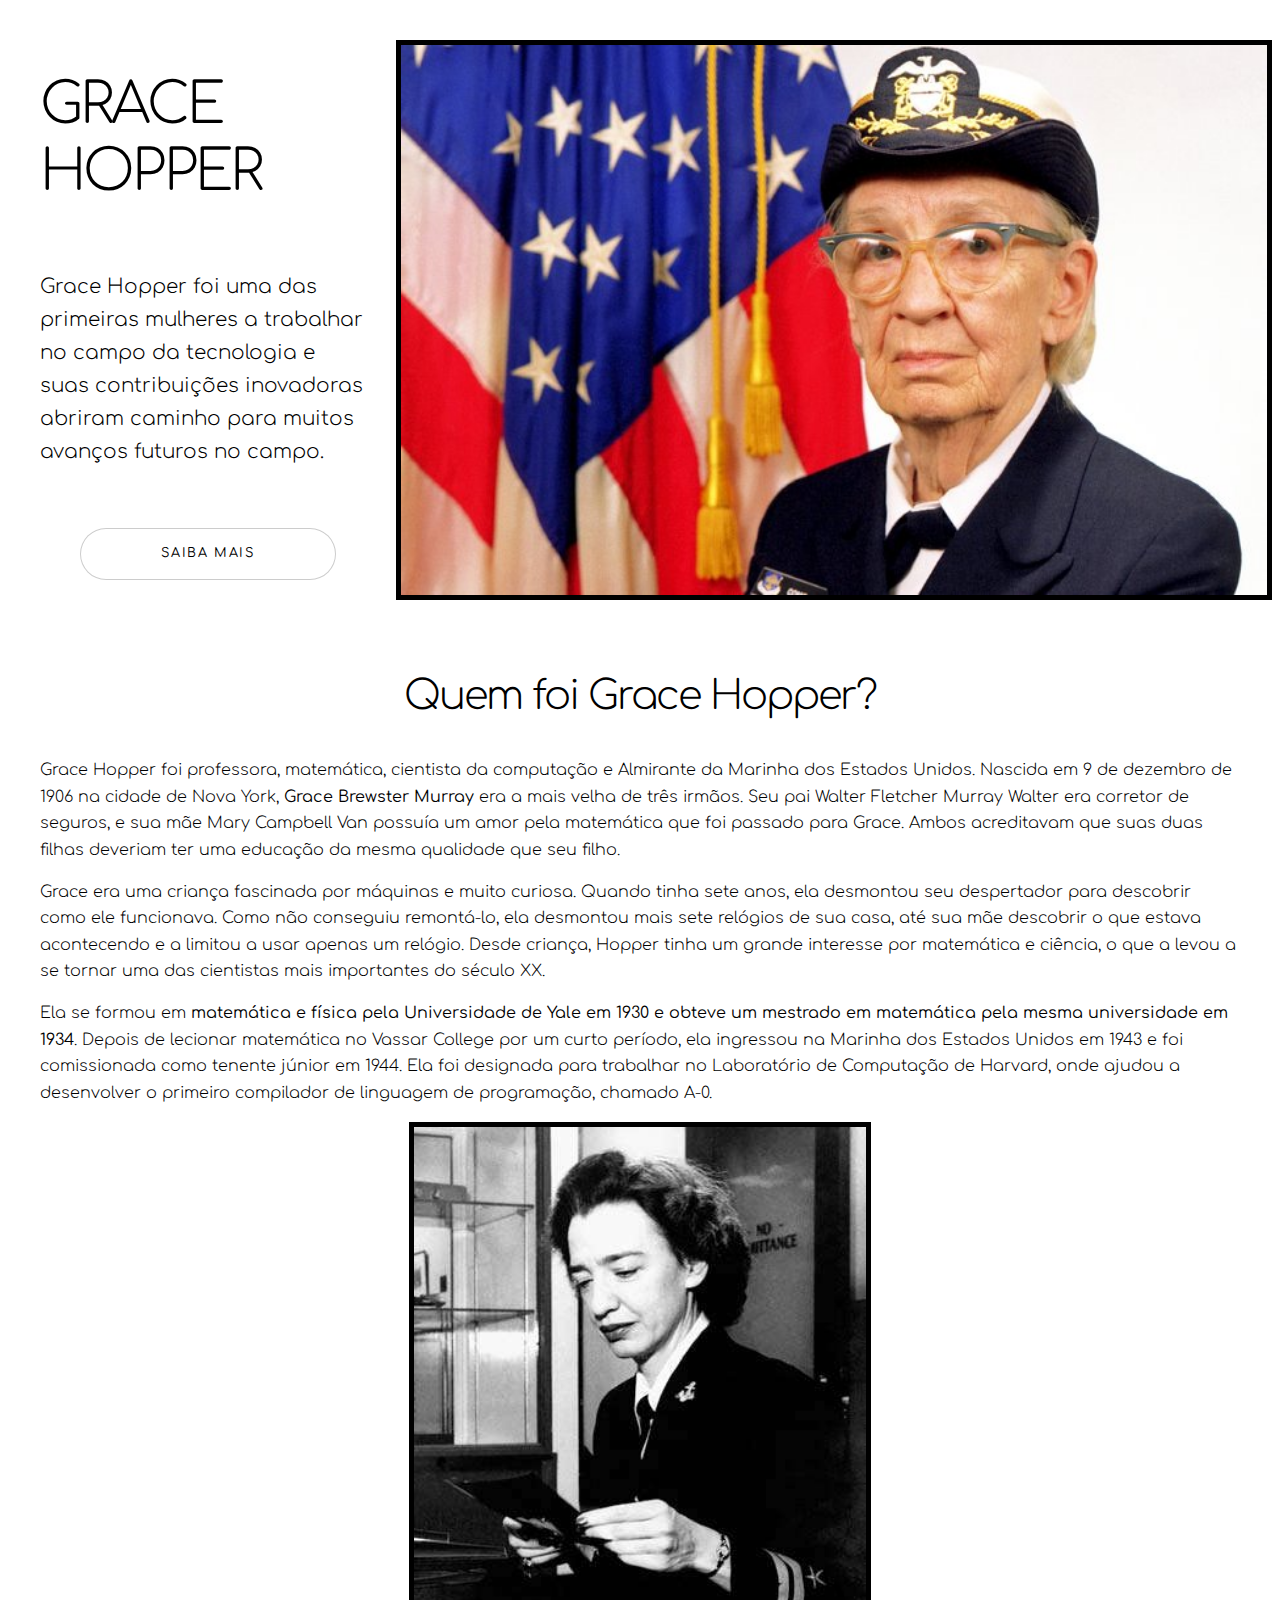
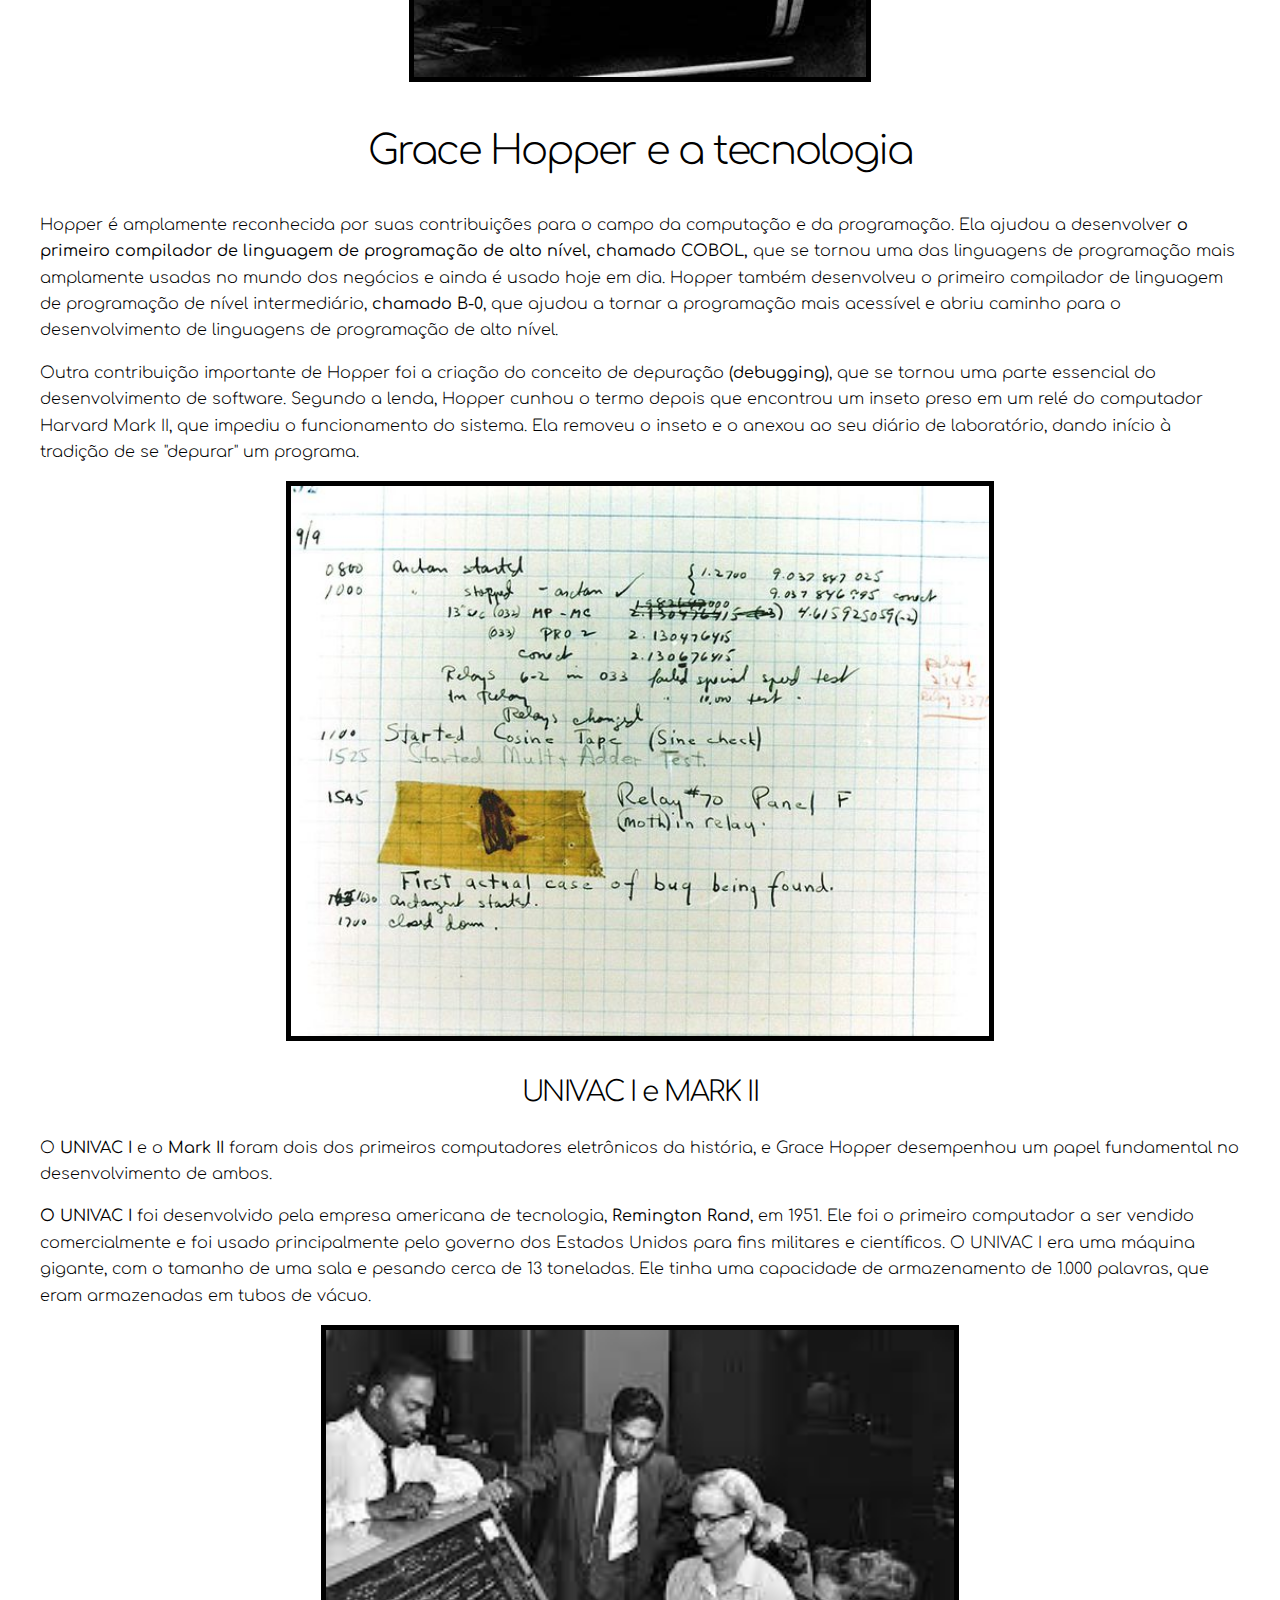
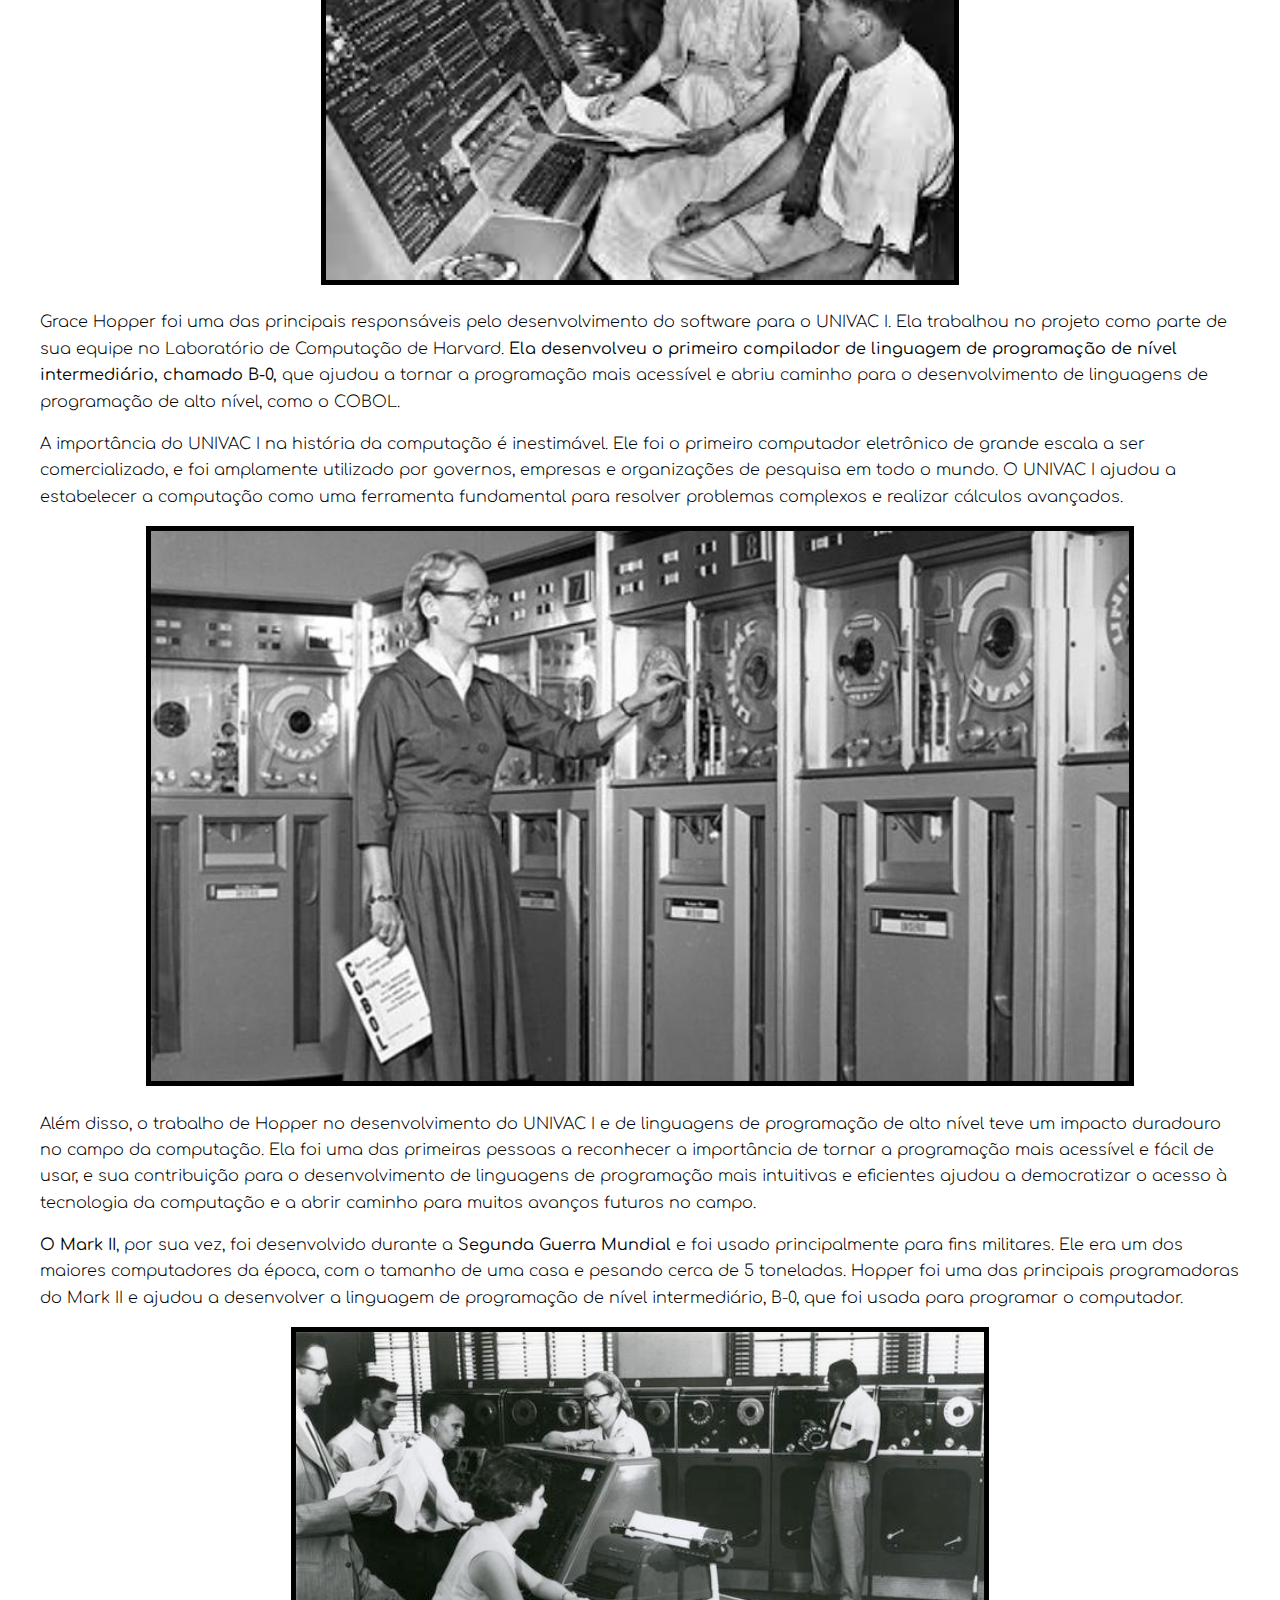
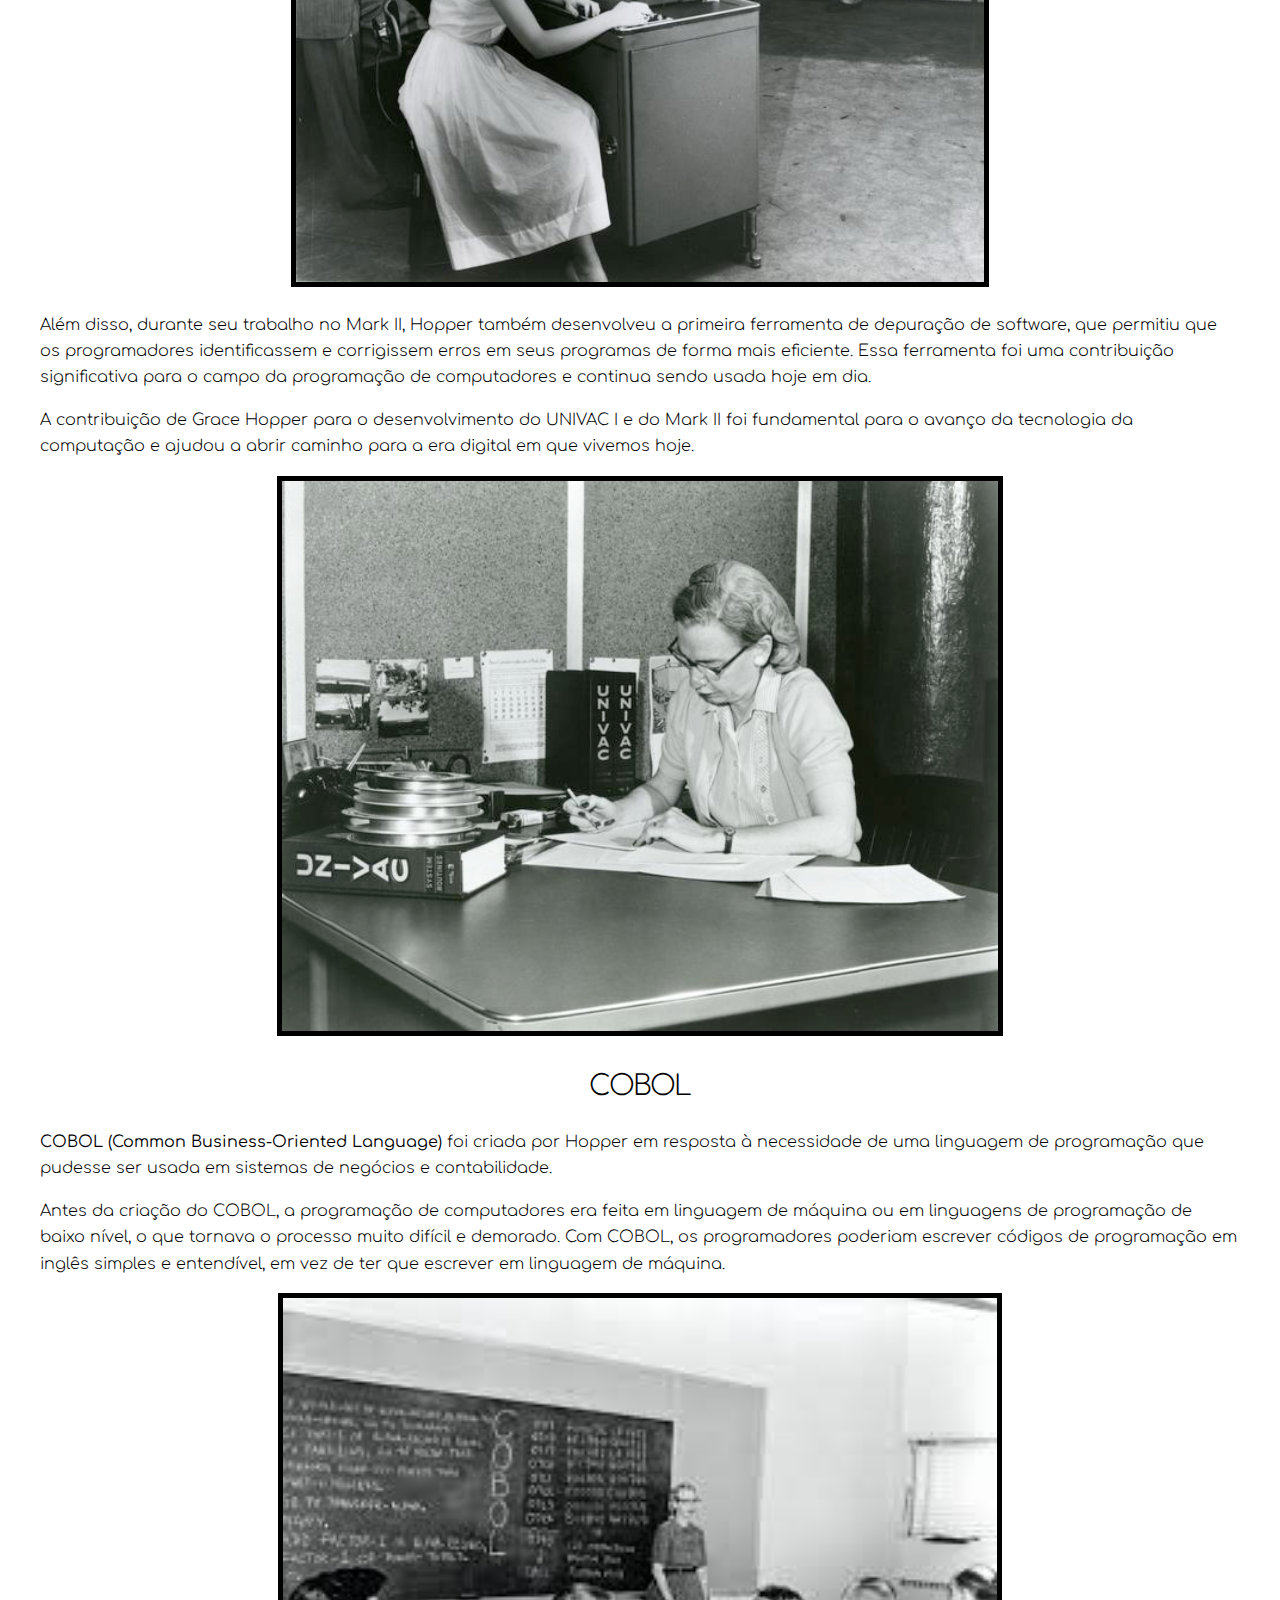
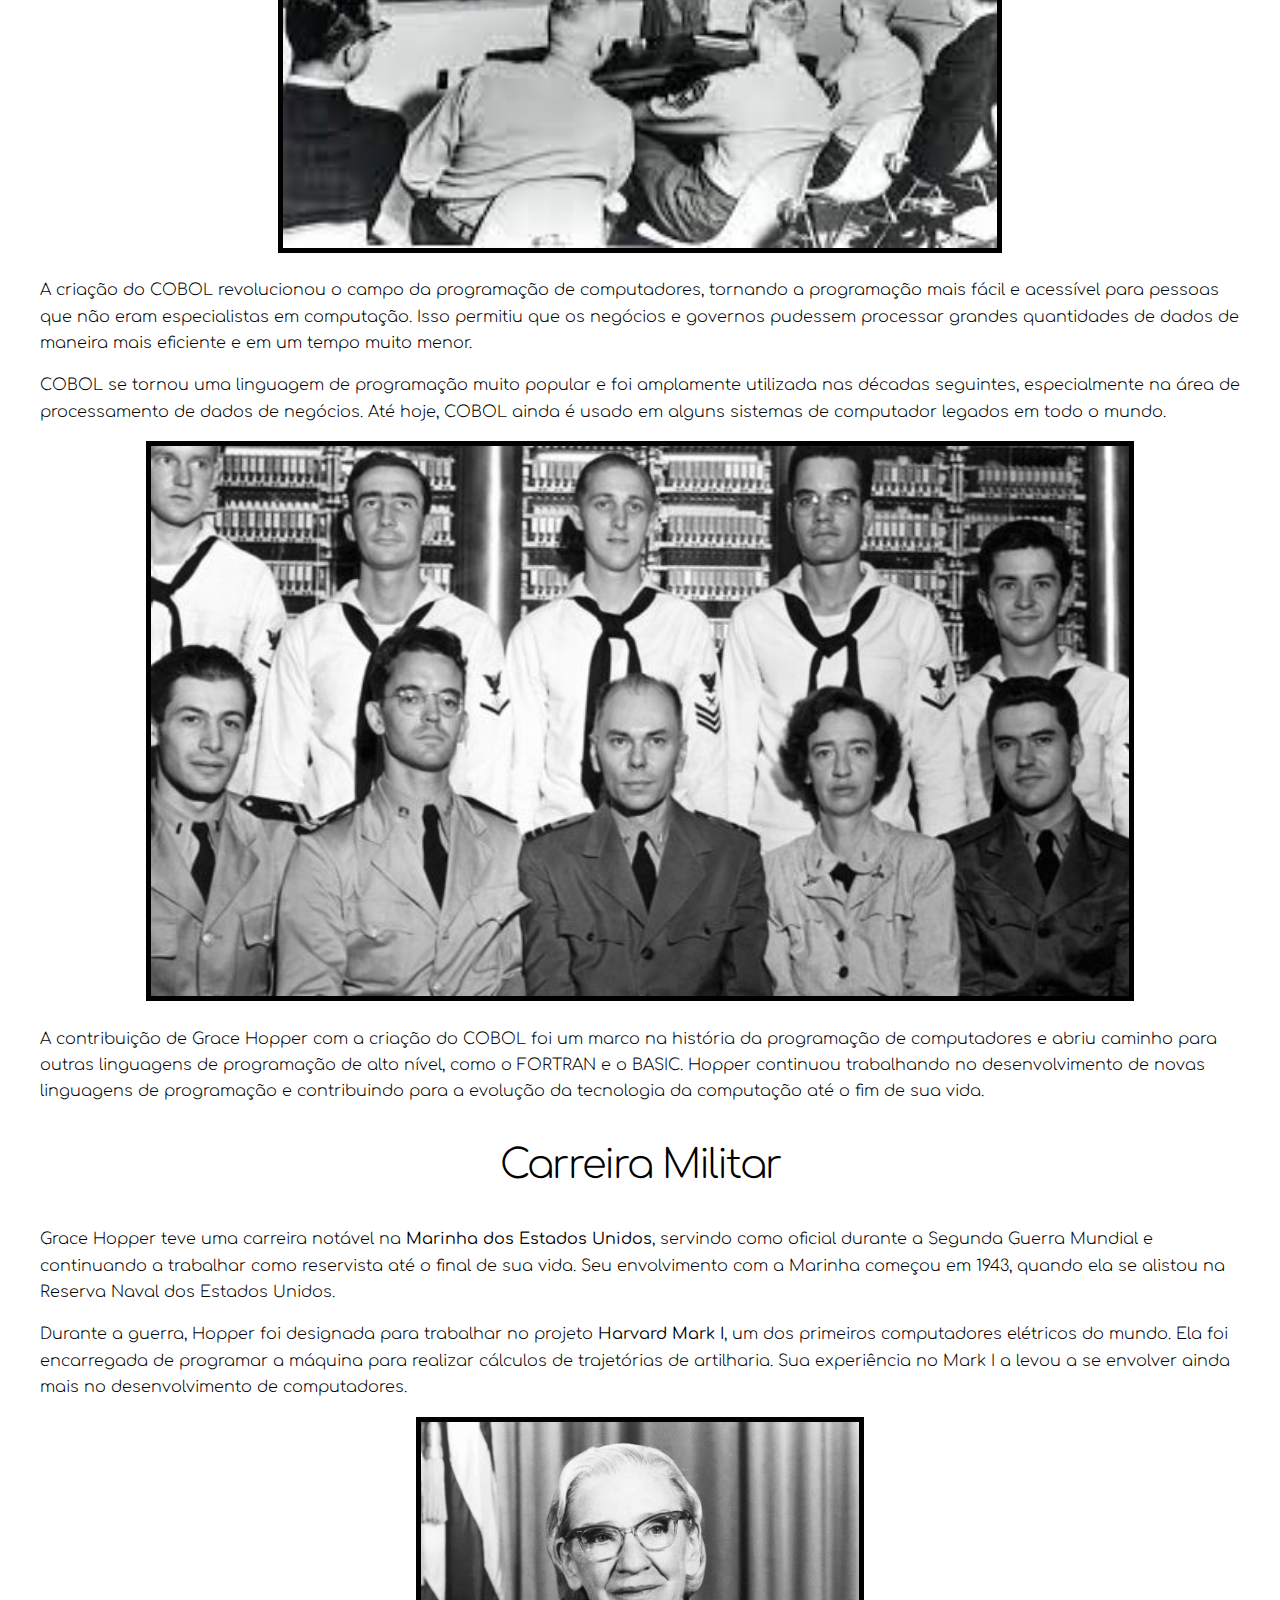
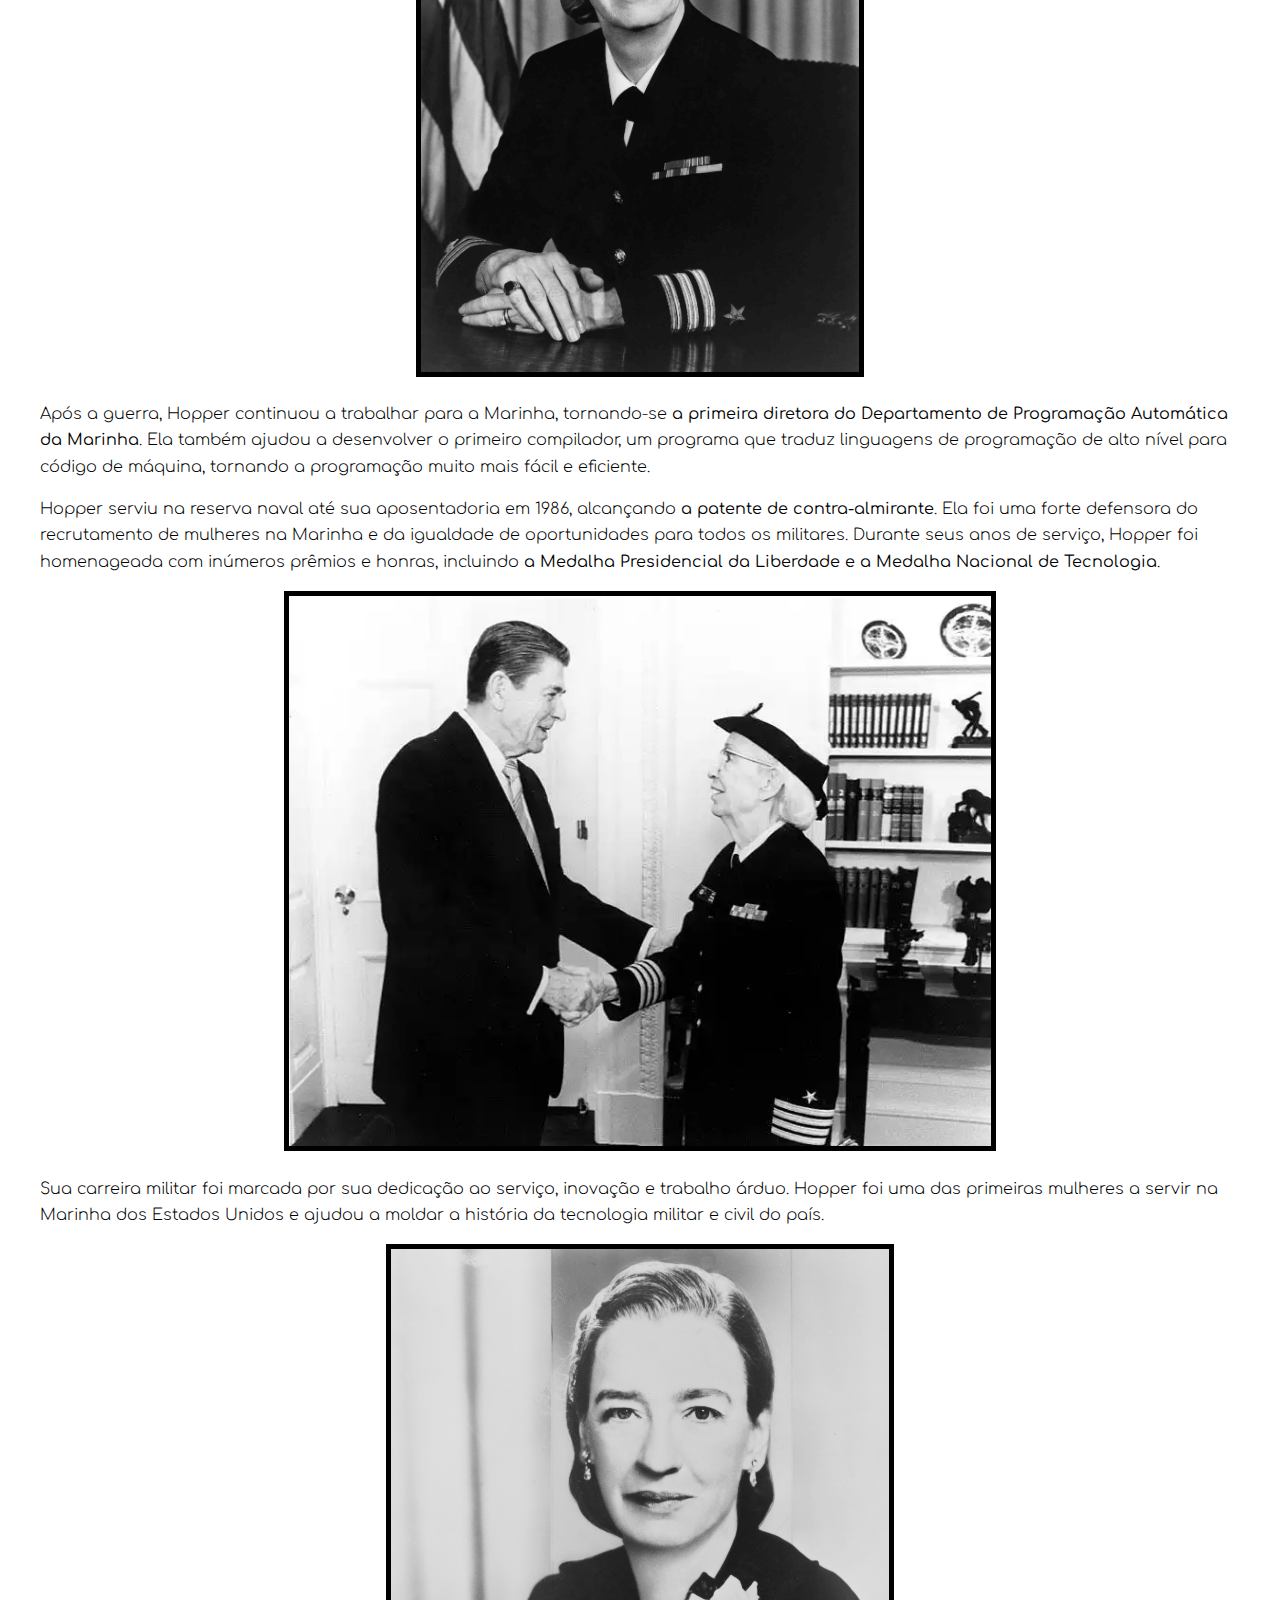
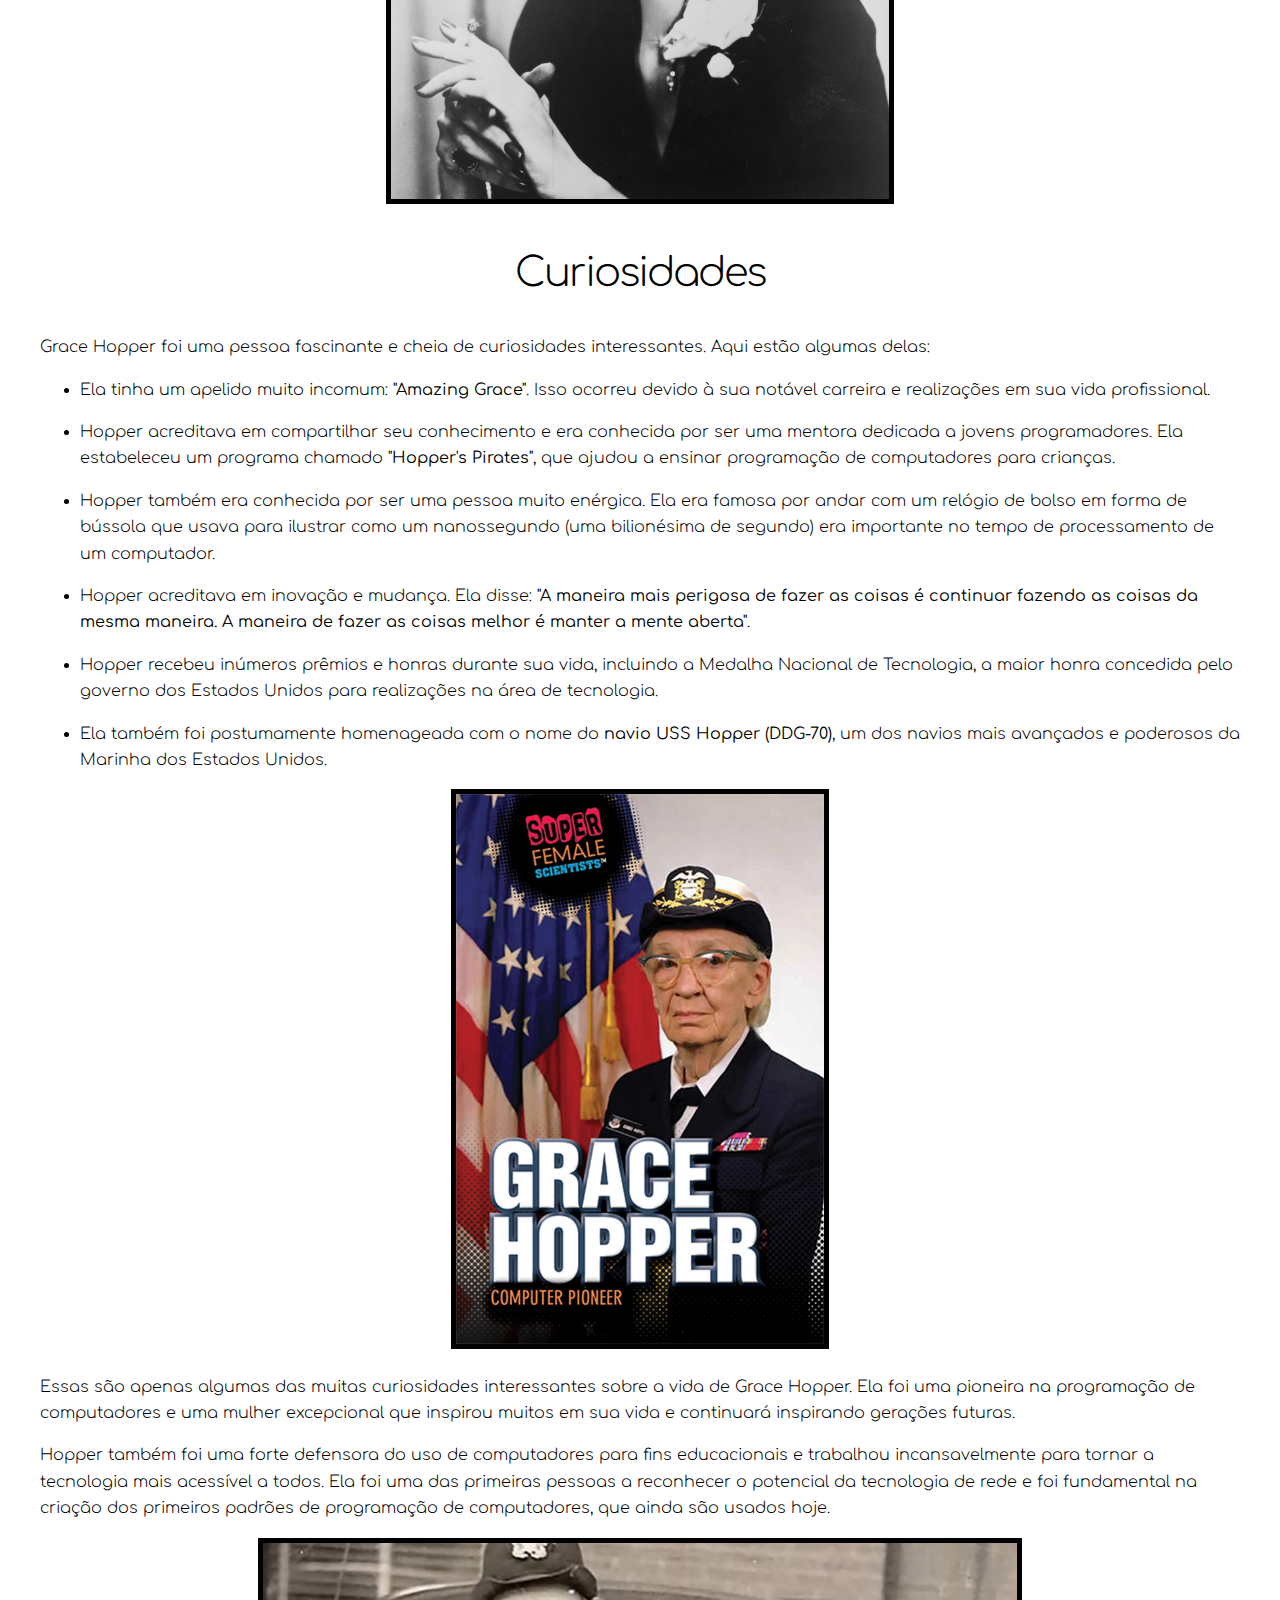
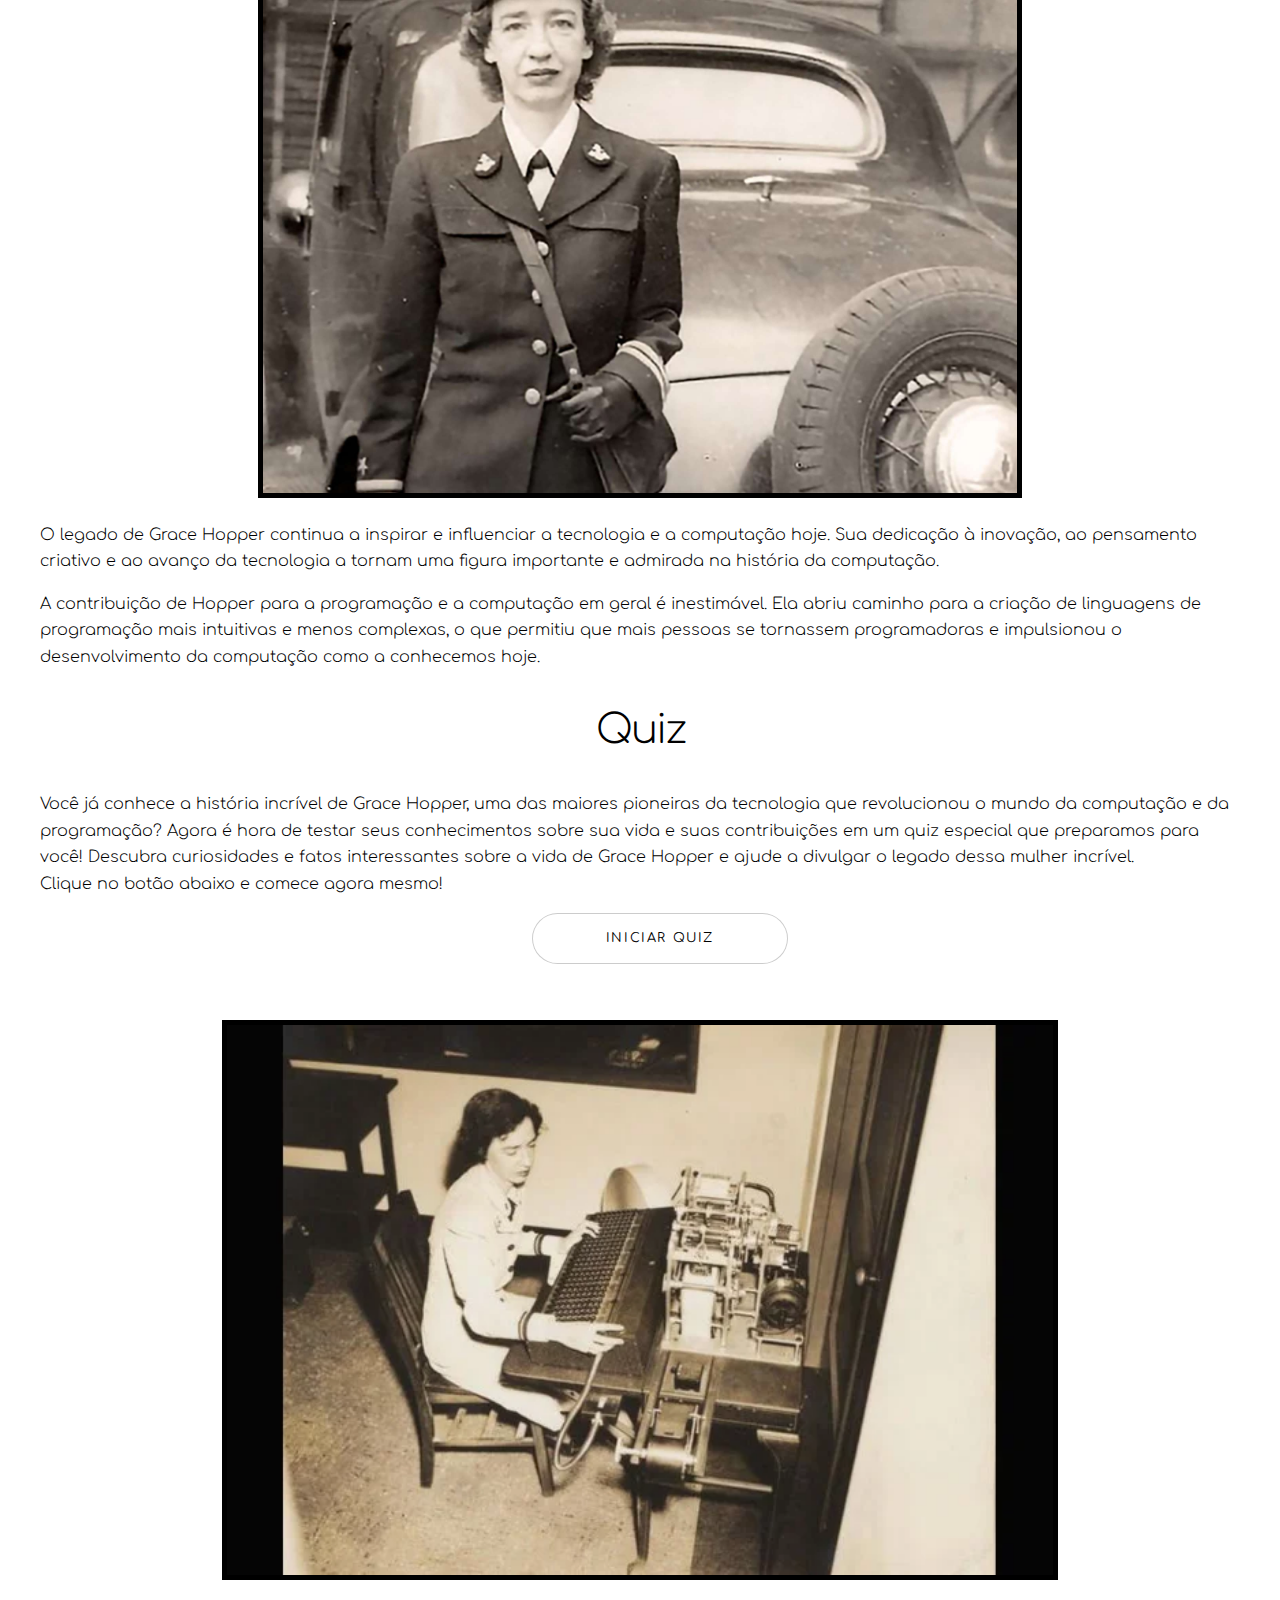
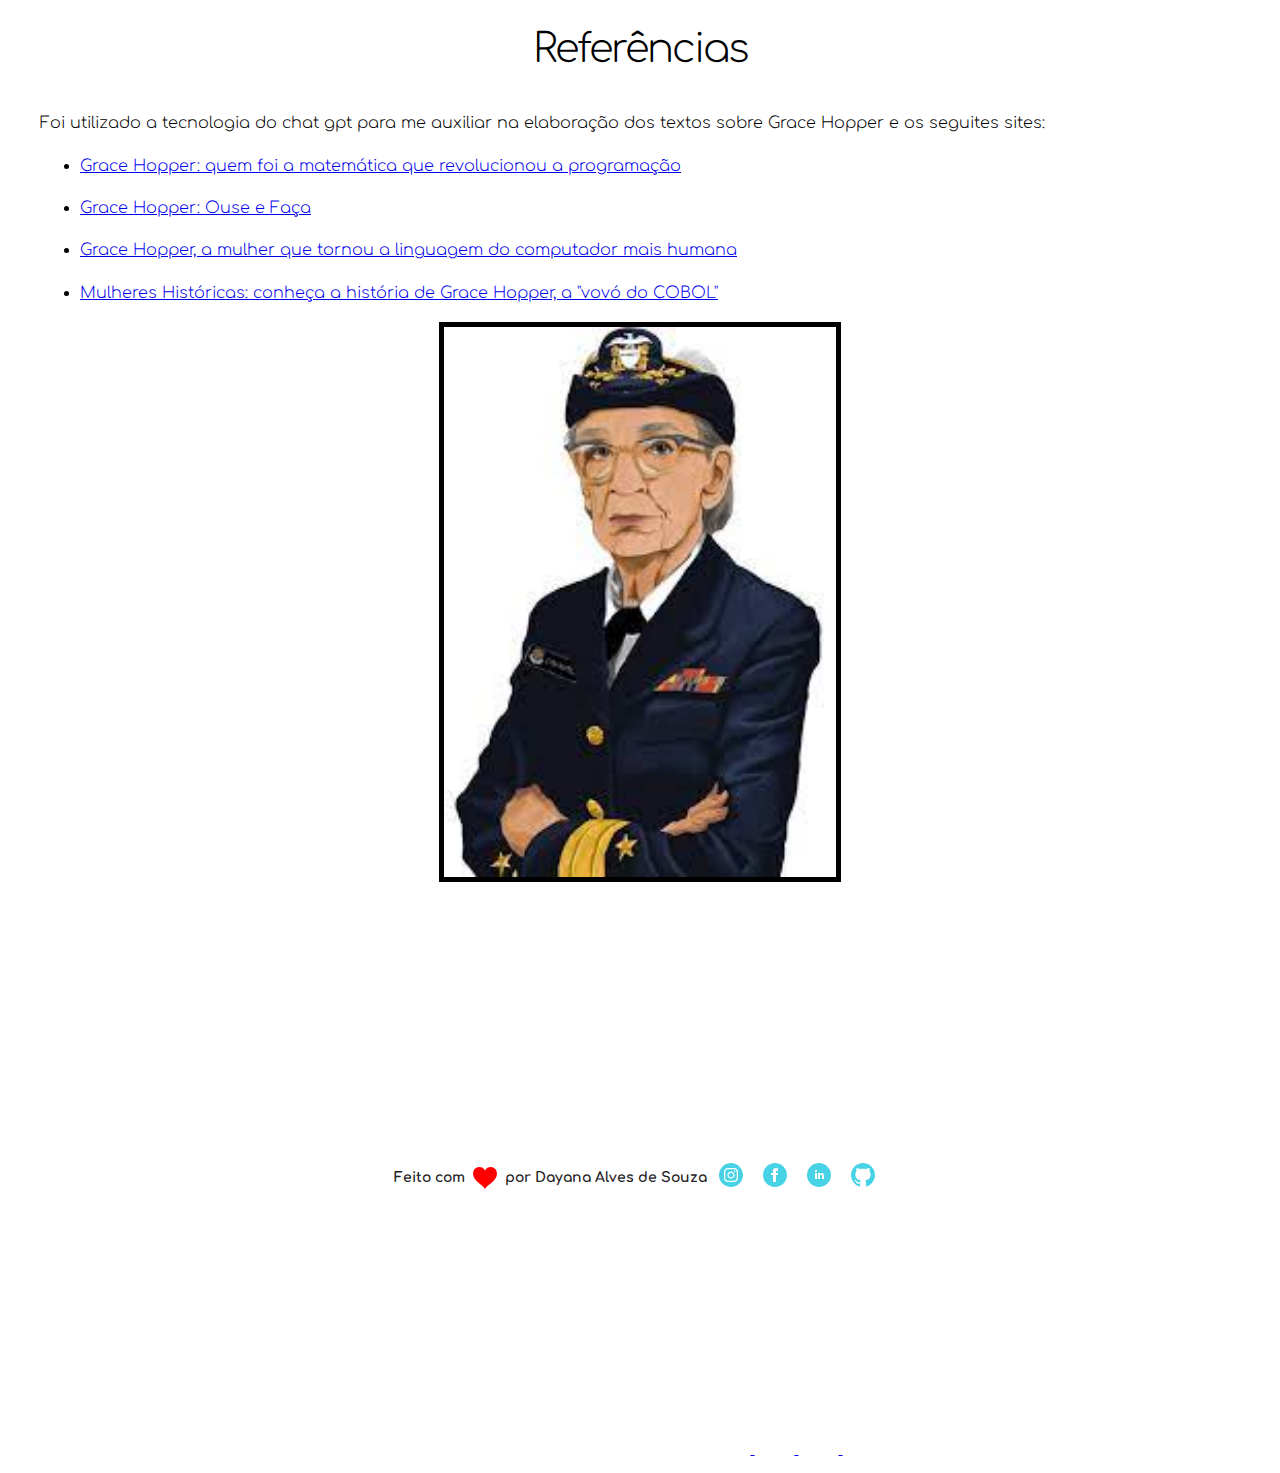
==== index.html @ 7b71ce85 "feita modificação da fonte do site e adicionado o favicon" ====
<!DOCTYPE html>
<html lang="pt-br">
<head>
    <meta charset="UTF-8">
    <meta http-equiv="X-UA-Compatible" content="IE=edge">
    <meta name="viewport" content="width=device-width, initial-scale=1.0">

    <meta name="author" content="Dayana Alves de Souza">
    <meta name="description" content="Site desenvolvido para a conclusão do curso de introdução a programação web do Potência Feminina">

    <link rel="shortcut icon" type="image/gif" href="/icones/grace-hopper.gif">

    <link rel="preconnect" href="https://fonts.googleapis.com">
    <link rel="preconnect" href="https://fonts.gstatic.com" crossorigin>
    <link href="https://fonts.googleapis.com/css2?family=Comfortaa:wght@400;700&family=Fira+Code:wght@400;500;600;700&family=Great+Vibes&display=swap" rel="stylesheet">
    <link rel="preconnect" href="https://fonts.googleapis.com">
    <link rel="preconnect" href="https://fonts.gstatic.com" crossorigin>
    <link href="https://fonts.googleapis.com/css2?family=Roboto:ital,wght@0,100;0,300;0,400;0,500;0,700;0,900;1,300&display=swap" rel="stylesheet">

    <link rel="stylesheet" href="style.css">

    <title>Grace Hopper</title>
</head>
<body>
    <!--Divisões-->
    <div id="secao" class="divisao" >

        <!--Primeira Divisão-->

        <section class="secao-principal">
            <div class="conteudo">
                <h1>GRACE HOPPER</h1>
                <p class="texto-principal">
                    Grace Hopper foi uma das primeiras mulheres a trabalhar no campo da tecnologia e suas contribuições inovadoras abriram caminho para muitos avanços futuros no campo. <br>
                </p>
               
                <ul class="botao">
                    <li><a class="link-botao" href="#first"> Saiba mais</a></li>
                    
                </ul>
                
            </div>
            <div class="imagem-principal">
                <img src="/image/grace-hopper-blog-da-engenharia-2.jpg" alt="foto de grace hopper com uniforme militar em frente a bandeira dos estados unidos">
            </div>
        </section>

        <!--Segunda Divisão-->

        <section class="texto-esquerda">
            <div id= "first" class="conteudo">
                <h2>Quem foi Grace Hopper?</h2>
                <p>
                    Grace Hopper foi professora, matemática, cientista da computação e Almirante da Marinha dos Estados Unidos. Nascida em 9 de dezembro de 1906 na cidade de Nova York,<strong> Grace Brewster Murray</strong> era a mais velha de três irmãos. Seu pai Walter Fletcher Murray Walter era corretor de seguros, e sua mãe Mary Campbell Van possuía um amor pela matemática que foi passado para Grace. Ambos acreditavam que suas duas filhas deveriam ter uma educação da mesma qualidade que seu filho.
                </p>
                <p>
                    Grace era uma criança fascinada por máquinas e muito curiosa. Quando tinha sete anos, ela desmontou seu despertador para descobrir como ele funcionava. Como não conseguiu remontá-lo, ela desmontou mais sete relógios de sua casa, até sua mãe descobrir o que estava acontecendo e a limitou a usar apenas um relógio. Desde criança, Hopper tinha um grande interesse por matemática e ciência, o que a levou a se tornar uma das cientistas mais importantes do século XX.
                </p>
                <p>
                    Ela se formou em <strong>matemática e física pela Universidade de Yale em 1930 e obteve um mestrado em matemática pela mesma universidade em 1934</strong>. Depois de lecionar matemática no Vassar College por um curto período, ela ingressou na Marinha dos Estados Unidos em 1943 e foi comissionada como tenente júnior em 1944. Ela foi designada para trabalhar no Laboratório de Computação de Harvard, onde ajudou a desenvolver o primeiro compilador de linguagem de programação, chamado A-0.
                </p>               
            </div>
            <div class="imagem">
                <img src="/image/grace-hopper-blog-da-engenharia-4.jpg" alt="foto de grace hopper vestida com o uniforme da marinha lendo">
            </div>
        </section>

        <!--Terceira Divisão-->

        <section class="texto-esquerda">
            <div class="conteudo">
                <h2>Grace Hopper e a tecnologia</h2>
                <p>
                    Hopper é amplamente reconhecida por suas contribuições para o campo da computação e da programação. Ela ajudou a desenvolver <strong>o primeiro compilador de linguagem de programação de alto nível, chamado COBOL,</strong> que se tornou uma das linguagens de programação mais amplamente usadas no mundo dos negócios e ainda é usado hoje em dia. Hopper também desenvolveu o primeiro compilador de linguagem de programação de nível intermediário, <strong>chamado B-0</strong>, que ajudou a tornar a programação mais acessível e abriu caminho para o desenvolvimento de linguagens de programação de alto nível.
                </p>
                <p>
                    Outra contribuição importante de Hopper foi a criação do conceito de depuração <strong>(debugging)</strong>, que se tornou uma parte essencial do desenvolvimento de software. Segundo a lenda, Hopper cunhou o termo depois que encontrou um inseto preso em um relé do computador Harvard Mark II, que impediu o funcionamento do sistema. Ela removeu o inseto e o anexou ao seu diário de laboratório, dando início à tradição de se "depurar" um programa.
                </p>
            </div>
            <div class="imagem">
                <img src="/image/bug.jpeg" alt="imagem de um inseto preso em um papel com as anotações de grace hopper chamdno de bug">
            </div>
            <div>
                <h3>UNIVAC I e MARK II</h3>
                <p>
                    O <strong>UNIVAC I</strong> e o <strong>Mark II</strong> foram dois dos primeiros computadores eletrônicos da história, e Grace Hopper desempenhou um papel fundamental no desenvolvimento de ambos.
                </p>
                <p>
                    <strong>O UNIVAC I</strong> foi desenvolvido pela empresa americana de tecnologia, <strong>Remington Rand</strong>, em 1951. Ele foi o primeiro computador a ser vendido comercialmente e foi usado principalmente pelo governo dos Estados Unidos para fins militares e científicos. O UNIVAC I era uma máquina gigante, com o tamanho de uma sala e pesando cerca de 13 toneladas. Ele tinha uma capacidade de armazenamento de 1.000 palavras, que eram armazenadas em tubos de vácuo.
                </p>
                <div class="imagem">
                <img src="/image/grace hopper-univac-computer.jpeg" alt="imagem de grace hopper com outras pessoas trabalhando no UNIVAC">
                </div>
                <p>
                    Grace Hopper foi uma das principais responsáveis pelo desenvolvimento do software para o UNIVAC I. Ela trabalhou no projeto como parte de sua equipe no Laboratório de Computação de Harvard. <strong>Ela desenvolveu o primeiro compilador de linguagem de programação de nível intermediário, chamado B-0,</strong> que ajudou a tornar a programação mais acessível e abriu caminho para o desenvolvimento de linguagens de programação de alto nível, como o COBOL.
                </p>
                <p>
                    A importância do UNIVAC I na história da computação é inestimável. Ele foi o primeiro computador eletrônico de grande escala a ser comercializado, e foi amplamente utilizado por governos, empresas e organizações de pesquisa em todo o mundo. O UNIVAC I ajudou a estabelecer a computação como uma ferramenta fundamental para resolver problemas complexos e realizar cálculos avançados.
                </p>
                <div class="imagem">
                <img src="/image/Grace hopper-UNIVAC.jpg" alt="imagem de grace hopper programando o univac segurando um papel escrito COBOL">
                </div>
                <p>
                    Além disso, o trabalho de Hopper no desenvolvimento do UNIVAC I e de linguagens de programação de alto nível teve um impacto duradouro no campo da computação. Ela foi uma das primeiras pessoas a reconhecer a importância de tornar a programação mais acessível e fácil de usar, e sua contribuição para o desenvolvimento de linguagens de programação mais intuitivas e eficientes ajudou a democratizar o acesso à tecnologia da computação e a abrir caminho para muitos avanços futuros no campo.
                </p>
                <p>
                    <strong>O Mark II</strong>, por sua vez, foi desenvolvido durante a <strong>Segunda Guerra Mundial</strong> e foi usado principalmente para fins militares. Ele era um dos maiores computadores da época, com o tamanho de uma casa e pesando cerca de 5 toneladas. Hopper foi uma das principais programadoras do Mark II e ajudou a desenvolver a linguagem de programação de nível intermediário, B-0, que foi usada para programar o computador.
                </p>
                <div class="imagem">
                <img src="/image/grace trabalhando.jpg" alt="imagem de grace hopper trabalhando com outras pessoas">
                </div>
                <p>
                    Além disso, durante seu trabalho no Mark II, Hopper também desenvolveu a primeira ferramenta de depuração de software, que permitiu que os programadores identificassem e corrigissem erros em seus programas de forma mais eficiente. Essa ferramenta foi uma contribuição significativa para o campo da programação de computadores e continua sendo usada hoje em dia.
                </p>
                <p>
                    A contribuição de Grace Hopper para o desenvolvimento do UNIVAC I e do Mark II foi fundamental para o avanço da tecnologia da computação e ajudou a abrir caminho para a era digital em que vivemos hoje.
                </p>
                <div class="imagem">
                <img src="/image/grace-escrevendo.jpeg" alt="imagem de grace hopper sentada em uma mesa escrevendo e com livros do UNIVAC em cima da mesa">  
                </div>
            <div>
                <h3>COBOL</h3>
                <p>
                    <strong>COBOL (Common Business-Oriented Language)</strong> foi criada por Hopper em resposta à necessidade de uma linguagem de programação que pudesse ser usada em sistemas de negócios e contabilidade.
                </p>
                <p>
                    Antes da criação do COBOL, a programação de computadores era feita em linguagem de máquina ou em linguagens de programação de baixo nível, o que tornava o processo muito difícil e demorado. Com COBOL, os programadores poderiam escrever códigos de programação em inglês simples e entendível, em vez de ter que escrever em linguagem de máquina.
                </p>
                <div class="imagem">
                <img src="/image/grace hopper aula.jpeg" alt="imagem de grace hopper em frente a uma lousa escrita COBOL e com vários homens uniformizados sentados assistindo">
                </div>
                <p>
                    A criação do COBOL revolucionou o campo da programação de computadores, tornando a programação mais fácil e acessível para pessoas que não eram especialistas em computação. Isso permitiu que os negócios e governos pudessem processar grandes quantidades de dados de maneira mais eficiente e em um tempo muito menor.
                </p>
                <p>
                    COBOL se tornou uma linguagem de programação muito popular e foi amplamente utilizada nas décadas seguintes, especialmente na área de processamento de dados de negócios. Até hoje, COBOL ainda é usado em alguns sistemas de computador legados em todo o mundo.
                </p>
                <div class="imagem">
                <img src="/image/grace-unica.jpg" alt="foto da marinha dos estados unidos com nove homens e apenas grace hopper sendo mulher">
                </div>
                <p>
                    A contribuição de Grace Hopper com a criação do COBOL foi um marco na história da programação de computadores e abriu caminho para outras linguagens de programação de alto nível, como o FORTRAN e o BASIC. Hopper continuou trabalhando no desenvolvimento de novas linguagens de programação e contribuindo para a evolução da tecnologia da computação até o fim de sua vida.
                </p>
            </div>
        </section>

        <!--Quarta Divisão-->

        <section class="texto-esquerda">
            <div class="conteudo">
                <h2>Carreira Militar</h2>
                <p>
                    Grace Hopper teve uma carreira notável na <strong>Marinha dos Estados Unidos</strong>, servindo como oficial durante a Segunda Guerra Mundial e continuando a trabalhar como reservista até o final de sua vida. Seu envolvimento com a Marinha começou em 1943, quando ela se alistou na Reserva Naval dos Estados Unidos.
                </p>
                <p>
                    Durante a guerra, Hopper foi designada para trabalhar no projeto <strong>Harvard Mark I</strong>, um dos primeiros computadores elétricos do mundo. Ela foi encarregada de programar a máquina para realizar cálculos de trajetórias de artilharia. Sua experiência no Mark I a levou a se envolver ainda mais no desenvolvimento de computadores.
                </p>
                <div class="imagem">
                <img src="/image/grace-hopper-hopper-militarypportrait.jpeg" alt="imagem de grace hopper sorrindo sentada, vestindo uniforme da marinha em frente a bandeira dos estados unidos">
                </div>
                <p>
                    Após a guerra, Hopper continuou a trabalhar para a Marinha, tornando-se <strong>a primeira diretora do Departamento de Programação Automática da Marinha</strong>. Ela também ajudou a desenvolver o primeiro compilador, um programa que traduz linguagens de programação de alto nível para código de máquina, tornando a programação muito mais fácil e eficiente.
                </p>
                <p>
                    Hopper serviu na reserva naval até sua aposentadoria em 1986, alcançando <strong>a patente de contra-almirante</strong>. Ela foi uma forte defensora do recrutamento de mulheres na Marinha e da igualdade de oportunidades para todos os militares. Durante seus anos de serviço, Hopper foi homenageada com inúmeros prêmios e honras, incluindo <strong>a Medalha Presidencial da Liberdade e a Medalha Nacional de Tecnologia</strong>.
                </p>
                <div class="imagem">
                <img src="/image/grace_hopper_regan.webp" alt="foto de grace hopper vestida de militar apertando a mão do ex-presidente dos Estados unidos Ronald Reagan">
                </div>
                <p>
                    Sua carreira militar foi marcada por sua dedicação ao serviço, inovação e trabalho árduo. Hopper foi uma das primeiras mulheres a servir na Marinha dos Estados Unidos e ajudou a moldar a história da tecnologia militar e civil do país.
                </p>
            </div>
            <div class="imagem">
                <img src="/image/Grace_003.jpg" alt="foto de grace hopper lindissíma com uma flor na roupa e segurando um cigarro">
            </div>
        </section>

        <!--Quinta Divisão-->

        <section class="texto-esquerda">
            <div class="conteudo">
                <h2>Curiosidades</h2>
                <p>
                    Grace Hopper foi uma pessoa fascinante e cheia de curiosidades interessantes. Aqui estão algumas delas:
                </p>
                <ul>
                    <li>Ela tinha um apelido muito incomum: <strong>"Amazing Grace"</strong>. Isso ocorreu devido à sua notável carreira e realizações em sua vida profissional.</li>
                    <li>Hopper acreditava em compartilhar seu conhecimento e era conhecida por ser uma mentora dedicada a jovens programadores. Ela estabeleceu um programa chamado <strong>"Hopper's Pirates"</strong>, que ajudou a ensinar programação de computadores para crianças.</li>
                    <li>Hopper também era conhecida por ser uma pessoa muito enérgica. Ela era famosa por andar com um relógio de bolso em forma de bússola que usava para ilustrar como um nanossegundo (uma bilionésima de segundo) era importante no tempo de processamento de um computador.</li>
                    <li>Hopper acreditava em inovação e mudança. Ela disse: <strong>"A maneira mais perigosa de fazer as coisas é continuar fazendo as coisas da mesma maneira. A maneira de fazer as coisas melhor é manter a mente aberta"</strong>.</li>
                    <li>Hopper recebeu inúmeros prêmios e honras durante sua vida, incluindo a Medalha Nacional de Tecnologia, a maior honra concedida pelo governo dos Estados Unidos para realizações na área de tecnologia.</li>
                    <li>Ela também foi postumamente homenageada com o nome do <strong>navio USS Hopper (DDG-70)</strong>, um dos navios mais avançados e poderosos da Marinha dos Estados Unidos.</li>
                </ul>
                <div class="imagem">
                <img src="/image/Grace-pioneira.jpg" alt="imagem de grace hopper com algumas palavras escritas em inglês na frente como: 'computer pionee' e 'super female scientists'">
                </div>
                <p>
                    Essas são apenas algumas das muitas curiosidades interessantes sobre a vida de Grace Hopper. Ela foi uma pioneira na programação de computadores e uma mulher excepcional que inspirou muitos em sua vida e continuará inspirando gerações futuras.
                </p>
                <p>
                    Hopper também foi uma forte defensora do uso de computadores para fins educacionais e trabalhou incansavelmente para tornar a tecnologia mais acessível a todos. Ela foi uma das primeiras pessoas a reconhecer o potencial da tecnologia de rede e foi fundamental na criação dos primeiros padrões de programação de computadores, que ainda são usados hoje.
                </p>
                <div class="imagem">
                <img src="/image/young hopper 1940s National Museum of American History_0.jpg" alt="foto de grace hopper em pé, na frente de um carro antigo toda uniformizada">
                </div>
                <p>
                    O legado de Grace Hopper continua a inspirar e influenciar a tecnologia e a computação hoje. Sua dedicação à inovação, ao pensamento criativo e ao avanço da tecnologia a tornam uma figura importante e admirada na história da computação.
                </p>
                <p>
                    A contribuição de Hopper para a programação e a computação em geral é inestimável. Ela abriu caminho para a criação de linguagens de programação mais intuitivas e menos complexas, o que permitiu que mais pessoas se tornassem programadoras e impulsionou o desenvolvimento da computação como a conhecemos hoje.
                </p>
            </div>
        </section>

        <section class="quiz">
            <div class="conteudo-quiz">
                <h2>Quiz</h2>
                <p class="paragrafo-quiz">
                    Você já conhece a história incrível de Grace Hopper, uma das maiores pioneiras da tecnologia que revolucionou o mundo da computação e da programação? Agora é hora de testar seus conhecimentos sobre sua vida e suas contribuições em um quiz especial que preparamos para você! Descubra curiosidades e fatos interessantes sobre a vida de Grace Hopper e ajude a divulgar o legado dessa mulher incrível.<br>
                    Clique no botão abaixo e comece agora mesmo!
                </p>
                <ul class="botao">
                    <li><a class="link-botao" href="/quiz/quiz.html">Iniciar Quiz</a></li>
                </ul>
                <div class="imagem">
                <img src="/image/gracehopper600_605.webp" alt="imagem de grace hopper sentada programando">
                </div>
            </div>
        </section>

        <!--Sexta divisão-->
        <section class="texto-esquerda">
            <div class="conteudo">
                <h2>Referências</h2>
                <p>
                    Foi utilizado a tecnologia do chat gpt para me auxiliar na elaboração dos textos sobre Grace Hopper e os seguites sites:
                    <ul>
                        <li><a href="https://revistagalileu.globo.com/sociedade/historia/noticia/2022/12/grace-hopper-quem-foi-a-matematica-que-revolucionou-a-programacao.ghtml">Grace Hopper: quem foi a matemática que revolucionou a programação</a></li>
                        <li><a href="https://horizontes.sbc.org.br/index.php/2022/08/grace-hopper-ouse-e-faca/">Grace Hopper: Ouse e Faça</a></li>
                        <li><a href="https://brasil.elpais.com/brasil/2018/02/23/ciencia/1519391635_401299.html">Grace Hopper, a mulher que tornou a linguagem do computador mais humana</a></li>
                        <li><a href="https://arquivo.canaltech.com.br/internet/mulheres-historicas-conheca-a-historia-de-grace-hopper-a-vovo-do-cobol-72559/">Mulheres Históricas: conheça a história de Grace Hopper, a "vovó do COBOL"</a></li>
                    </ul> 
                </p>
                <div class="imagem">
                <img src="/image/grace hopper-pintura.jpeg" alt="imagem de um desenho de grace hopper com o uniforme da marinha de braços cruzados">
                </div>
        </section>

        <!--Footer-->

        <footer class="footer">
            <span class="footer-texto">
                Feito com 
                <img class="icone--texto" src="/icones/iconmonstr-coracao.svg" alt="amor">
                por Dayana Alves de Souza
                <div class="redes">
                <a href="https://www.instagram.com/dayana_alves_souza/" class="rede__link" title="Me acompanhe no Instagram">
                    <img class="icone" src="/icones/iconmonstr-instagram-redondo-preto.svg" alt="">
                </a>
                <a href="https://www.facebook.com/dayana.souza1/" class="rede__link" title="Me acompanhe no Facebook">
                    <img class="icone" src="/icones/iconmonstr-facebook-redondo-preto.svg" alt="">
                </a>
                <a href="https://www.linkedin.com/in/dayanalvesouza/" class="rede__link" title="Me acompanhe no LinkedIn">
                    <img class="icone" src="/icones/iconmonstr-linkedin-redondo-preto.svg" alt="">
                </a>
                <a href="https://github.com/dayasouza" class="rede__link" title="Me acompanhe no GitHub">
                    <img class="icone" src="/icones/iconmonstr-github-redondo-preto.svg" alt="">
                </a>
                </div>
            </span>
        </footer>
    </div>

    <!--Scripts-->
    
</body>
</html>
---- style.css ----
body {
    font-family: "comfortaa", helvetica, sans-serif;
    font-size: 1rem;
    font-weight: 300;
    line-height: 1.65;
    background-color: #ffffff;
    color: #000000;
    text-size-adjust: none;
    box-sizing: border-box;
    display: inline-block;
}

#secao{
    background-color: inherit;
    width: 100%;
    overflow-x: hidden;
    box-shadow: none;
    margin: 0;
    padding: 0;
    border: 0;  
}

.secao-principal{
    min-width: 100vh;
    align-items: stretch;
    display: flex;
    flex-direction: row;
    justify-content: flex-end;
    position: relative;
    text-align: left;
    overflow-x: hidden;   
}

.secao-principal.conteudo-principal{
    align-self: center;
    flex-grow: 1;
    flex-shrink: 1;
    width: 50%;
    max-width: 48rem;
    margin: 0 auto;
    text-align: left;
}

h1{
    color: #000000;
    font-size: 3.5rem;
    line-height: 1.2;
    font-weight: 300;
    letter-spacing: -0.05em;
    display: block;
    margin: 4rem 2rem 4rem 2rem;
}

.texto-principal{
    display: block;
    margin-block-start: 1em;
    margin-block-end: 1em;
    margin-inline-start: 0px;
    margin-inline-end: 0px;
    font-size: 1.25rem;
    margin: 2rem 2rem 3em 2rem
}

p {
    display: block;
    margin-block-start: 1em;
    margin-block-end: 1em;
    margin-inline-start: 0px;
    margin-inline-end: 0px;
    font-size: 1rem;
    margin: 1rem 2rem 1em 2rem
}

.botao{
    list-style: none;
}

ul li {
    margin: 1rem 2rem 1em 2rem
}

.secao-principal.imagem-principal img{
    object-position: right;
    object-fit: cover;
    display: block;
    position: absolute;
    top: 0;
    left: 0;
    width: 100%;
    height: 100%;  
}

.imagem-principal{
    padding-top: 2rem;
    display: inline-block;
    position: relative;
}

img{
    height: 550px;
    border: solid 5px;   
}

.texto-esquerda{
    text-align: left;
}

.imagem{
    text-align: center;
}

h2{
    color:#000000;
    font-size: 2.5rem;
    font-weight: 300;
    line-height: 1.375;
    letter-spacing: -0.05em;
    margin: 0 0 1rem 0;
    margin-block-start: 0.83em;
    margin-block-end: 0.83em;
    margin-inline-start: 0px;
    margin-inline-end: 0px;
    text-align: center;  
}

h3{
    color:#000000;
    font-size: 1.75rem;
    font-weight: 300;
    line-height: 1.375;
    letter-spacing: -0.05em;
    margin: 0 0 1rem 0;
    margin-block-start: 0.83em;
    margin-block-end: 0.83em;
    margin-inline-start: 0px;
    margin-inline-end: 0px;
    text-align: center;
}

.link-botao{
    margin: 0 0 2rem 0rem;
    min-width: 14em;
    font-size: 0.8rem;
    height: 4em;
    line-height: 4em;
    border-radius: 4em;
    padding: 0 3em;
    background-color: transparent;
    box-shadow: inset 0 0 0 1px rgba(0, 0, 0, 0.2);
    color: #000000 !important;
    border: 0;
    cursor: pointer;
    display: inline-block;
    font-weight: 400;
    letter-spacing: 0.125em;
    text-align: center;
    text-decoration: none;
    text-transform: uppercase;
    white-space: nowrap;
    max-width: 20rem;
    text-overflow: ellipsis;
    overflow: hidden;
    transition: background-color 0.2s ease-in-out, box-shadow 0.2s ease-in-out, color 0.2s ease-in-out;  
}

.link-botao:hover{
    box-shadow: inset 0 0 0 1px #47D3E5;
    color: #47D3E5 !important;
    border-radius: 4em solid #47d3e5; 
}
.link-botao:active{
    background-color: rgba(71, 211, 229, 0.2);
    box-shadow: inset 0 0 0 1px #47D3E5;
    color: #47D3E5 !important;  
}

.paragrafo-quiz{
    text-align: left;
}

.conteudo-quiz .botao{
    text-align: center;
}

.footer {
    width: 100%;
    display: flex;
    justify-content: center;
}

.redes {
    text-align: center;
    padding: 4px;  
}

.redes__link {
    border: none;
    text-decoration: none;
    box-sizing: border-box;
}

.redes__link:hover {
    opacity: .6;
}

.icone {
    text-align: center;
    border: none;
    padding: 4px;
    width: 24px;
    margin: 0 4px;
    margin-top: 1px;
}

.icone--texto {
    width: 24px;
    border: none;
    margin: 0 8px;
}

.footer-texto{
    font-size: 14px;
    font-weight: 700;
    color:#222;
    display: flex;
    align-items: center;
    border: none;
}
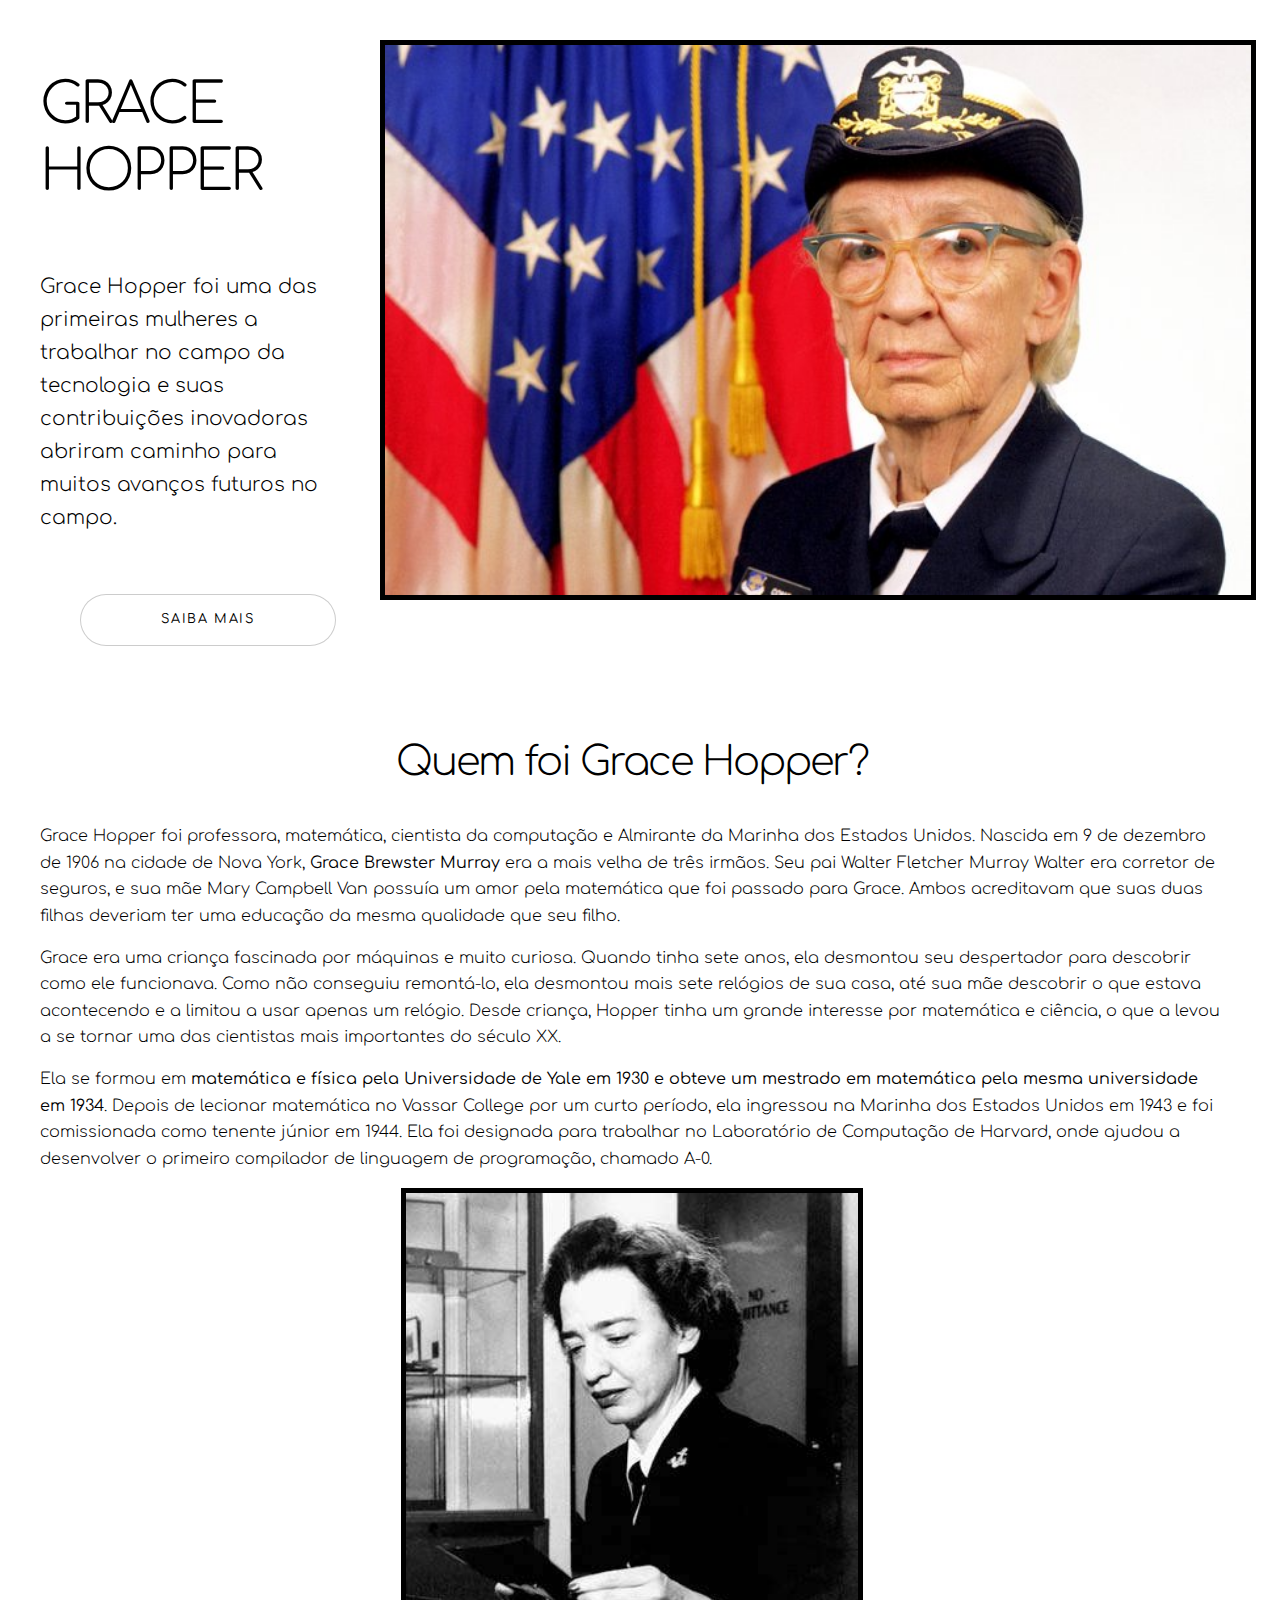
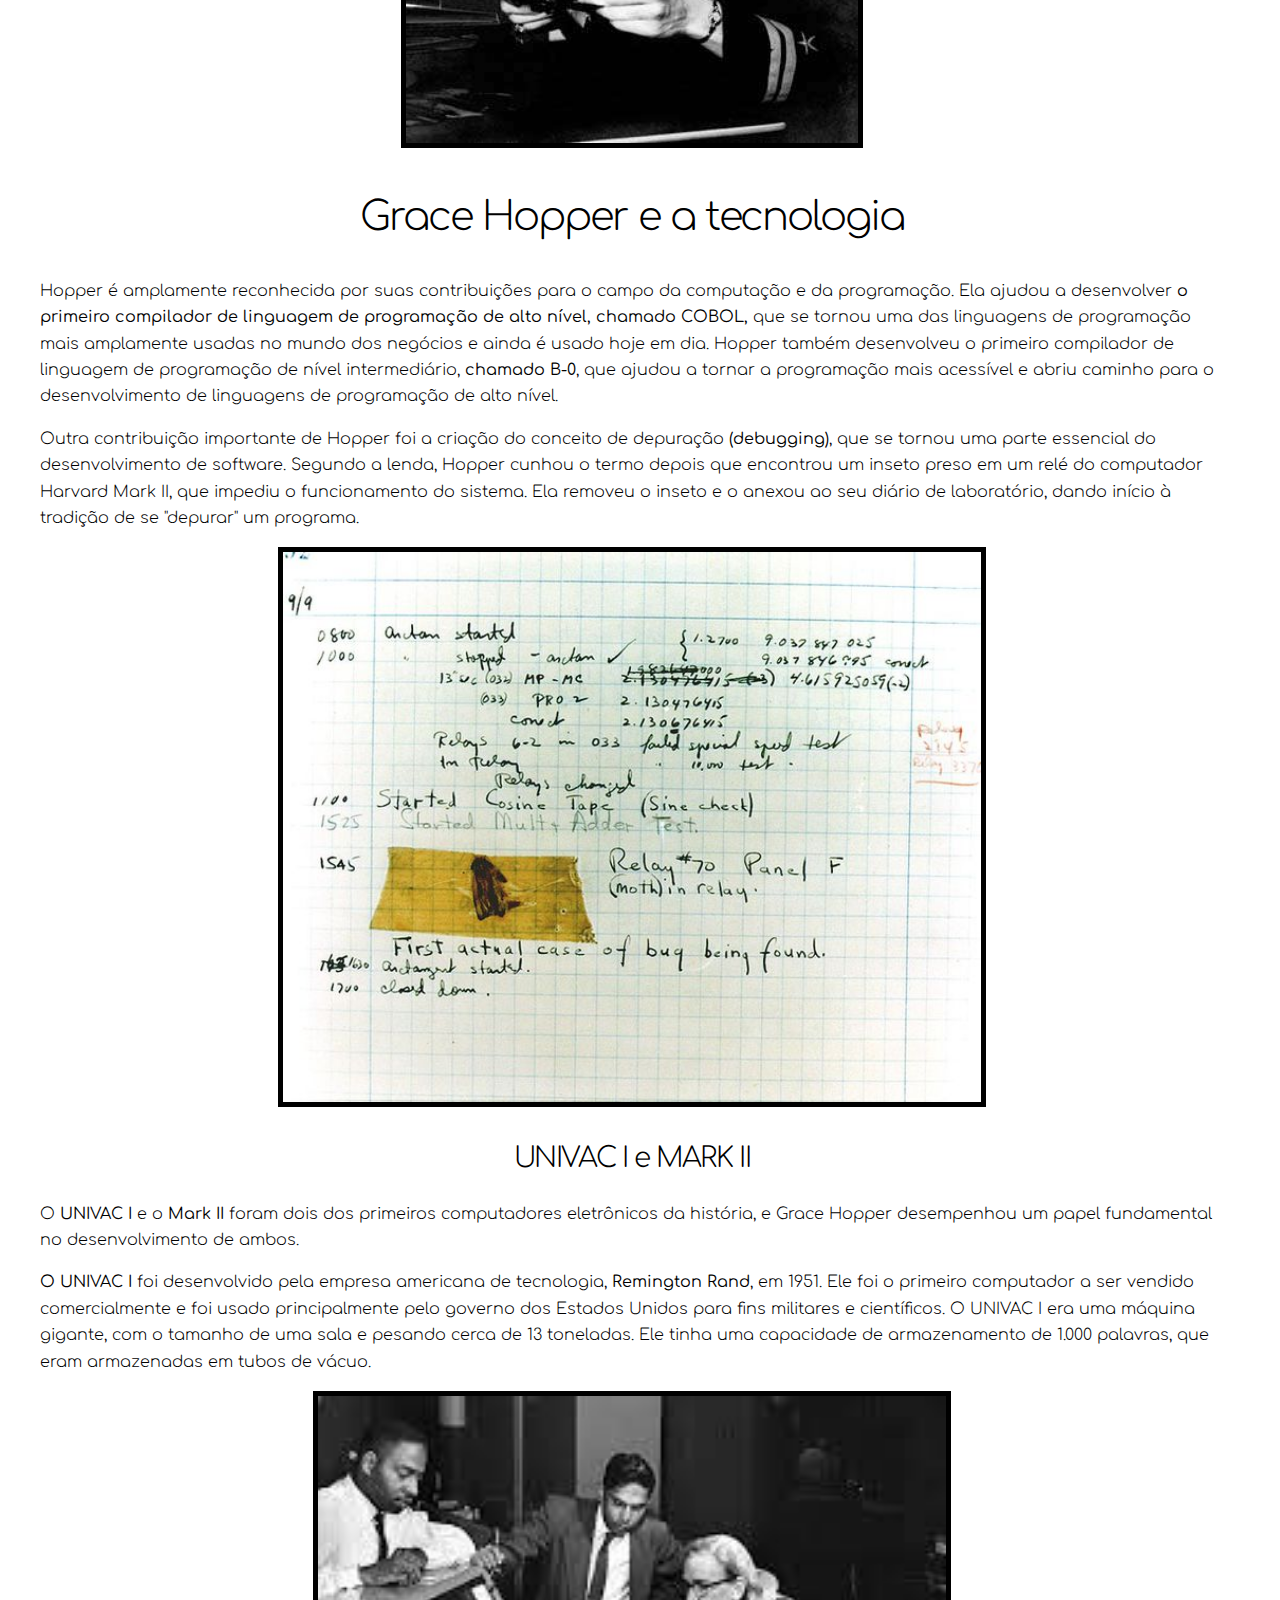
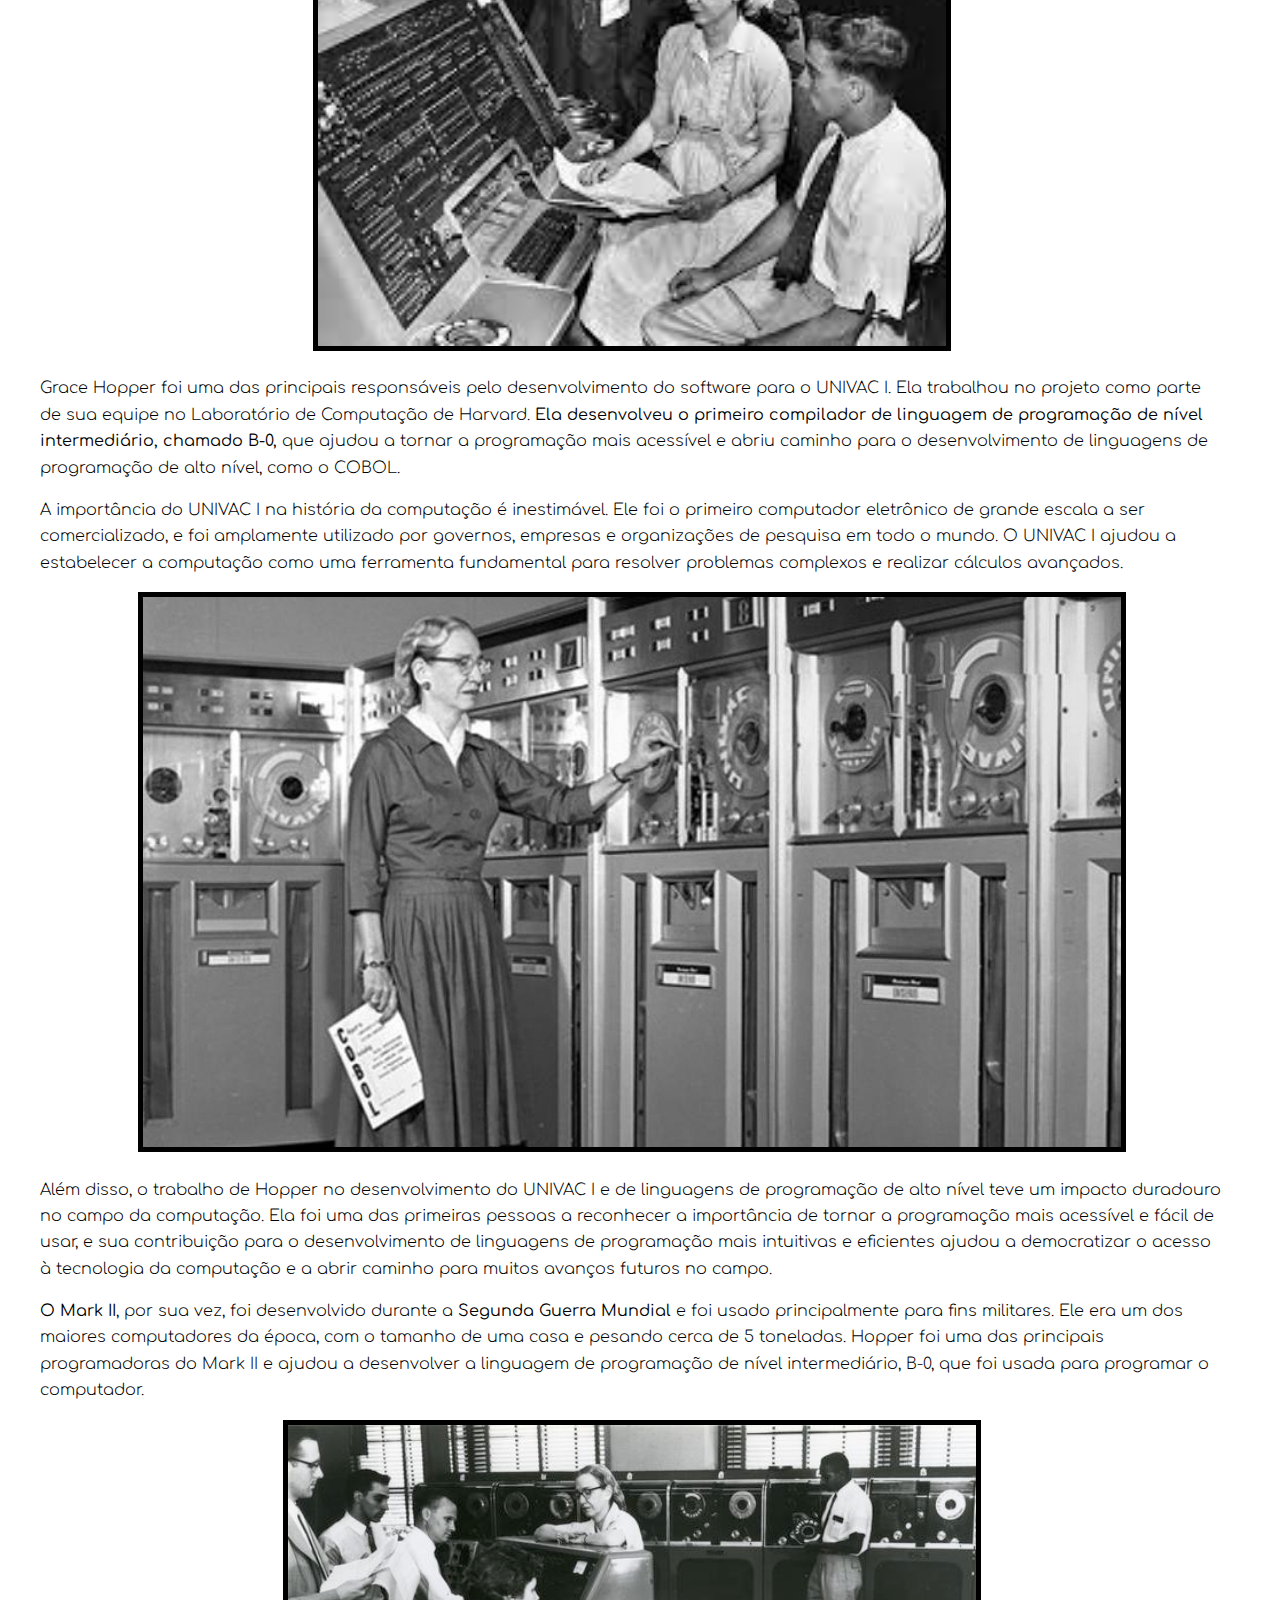
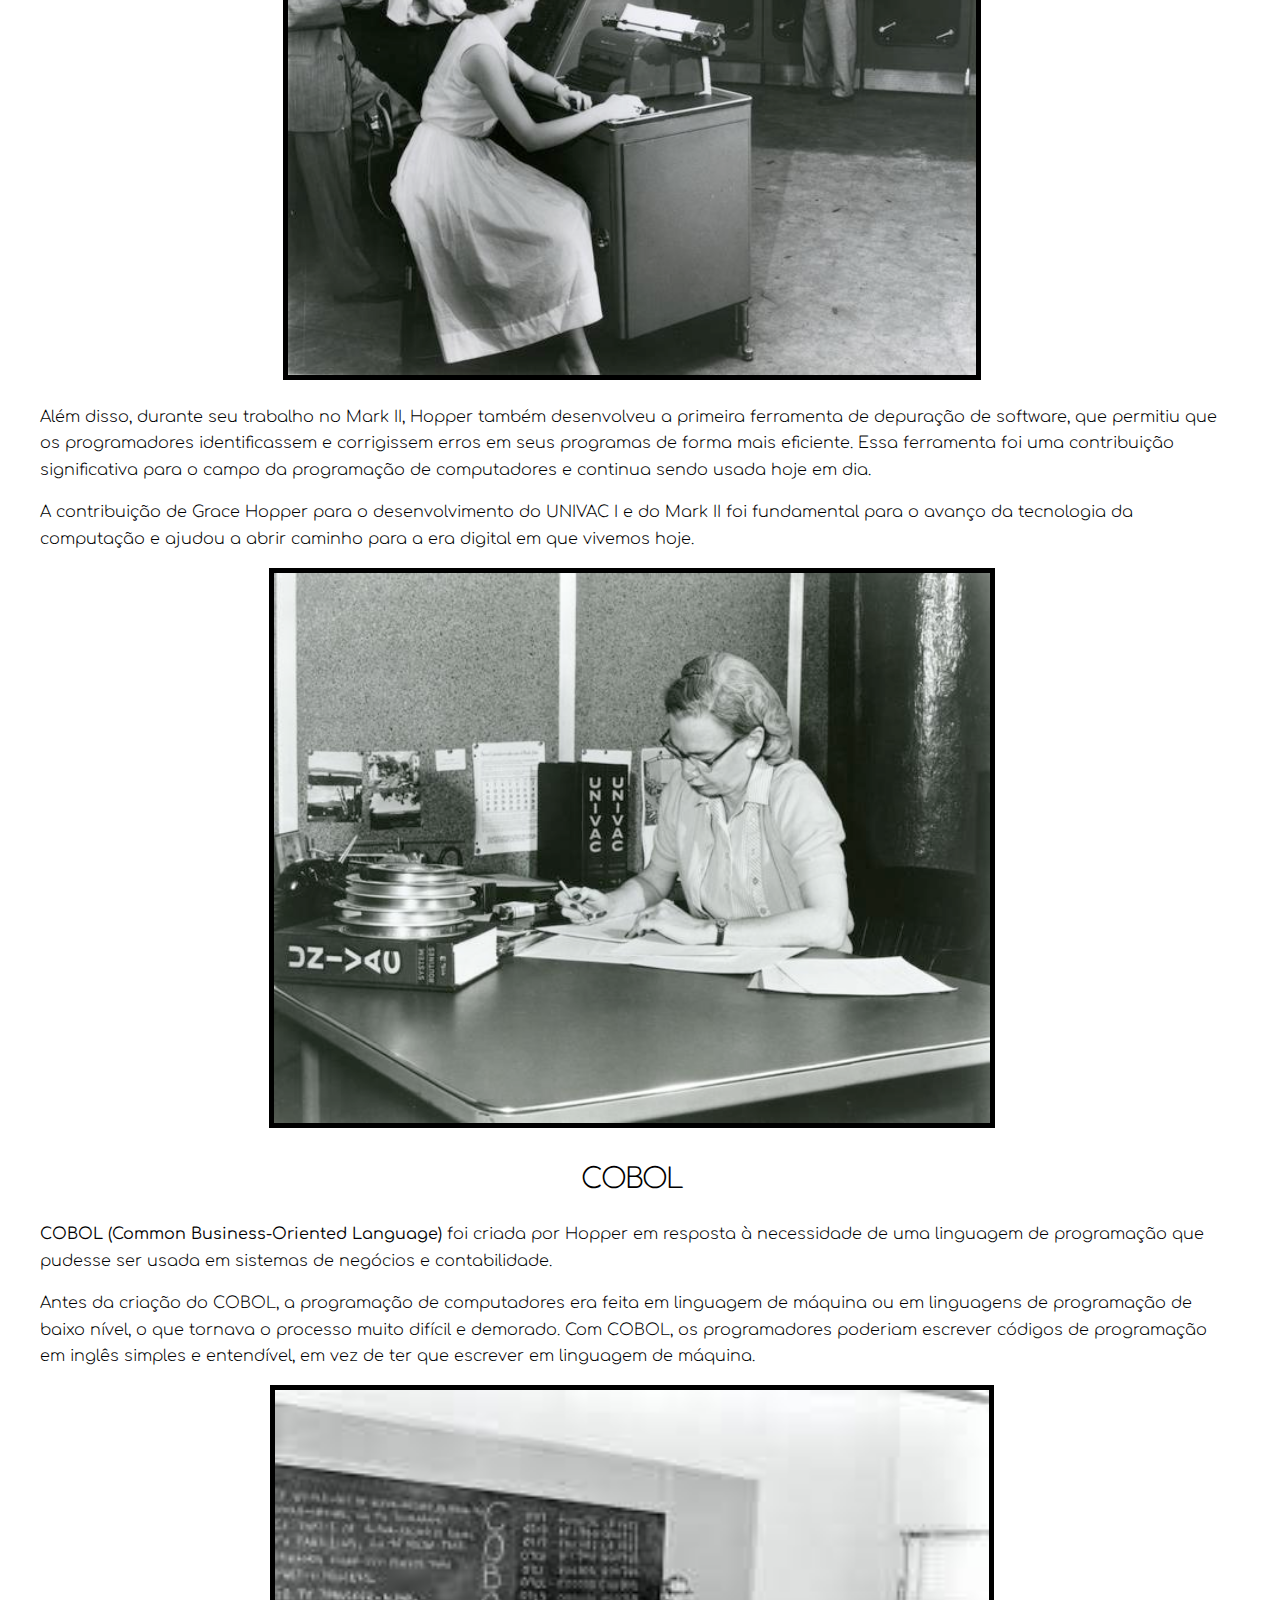
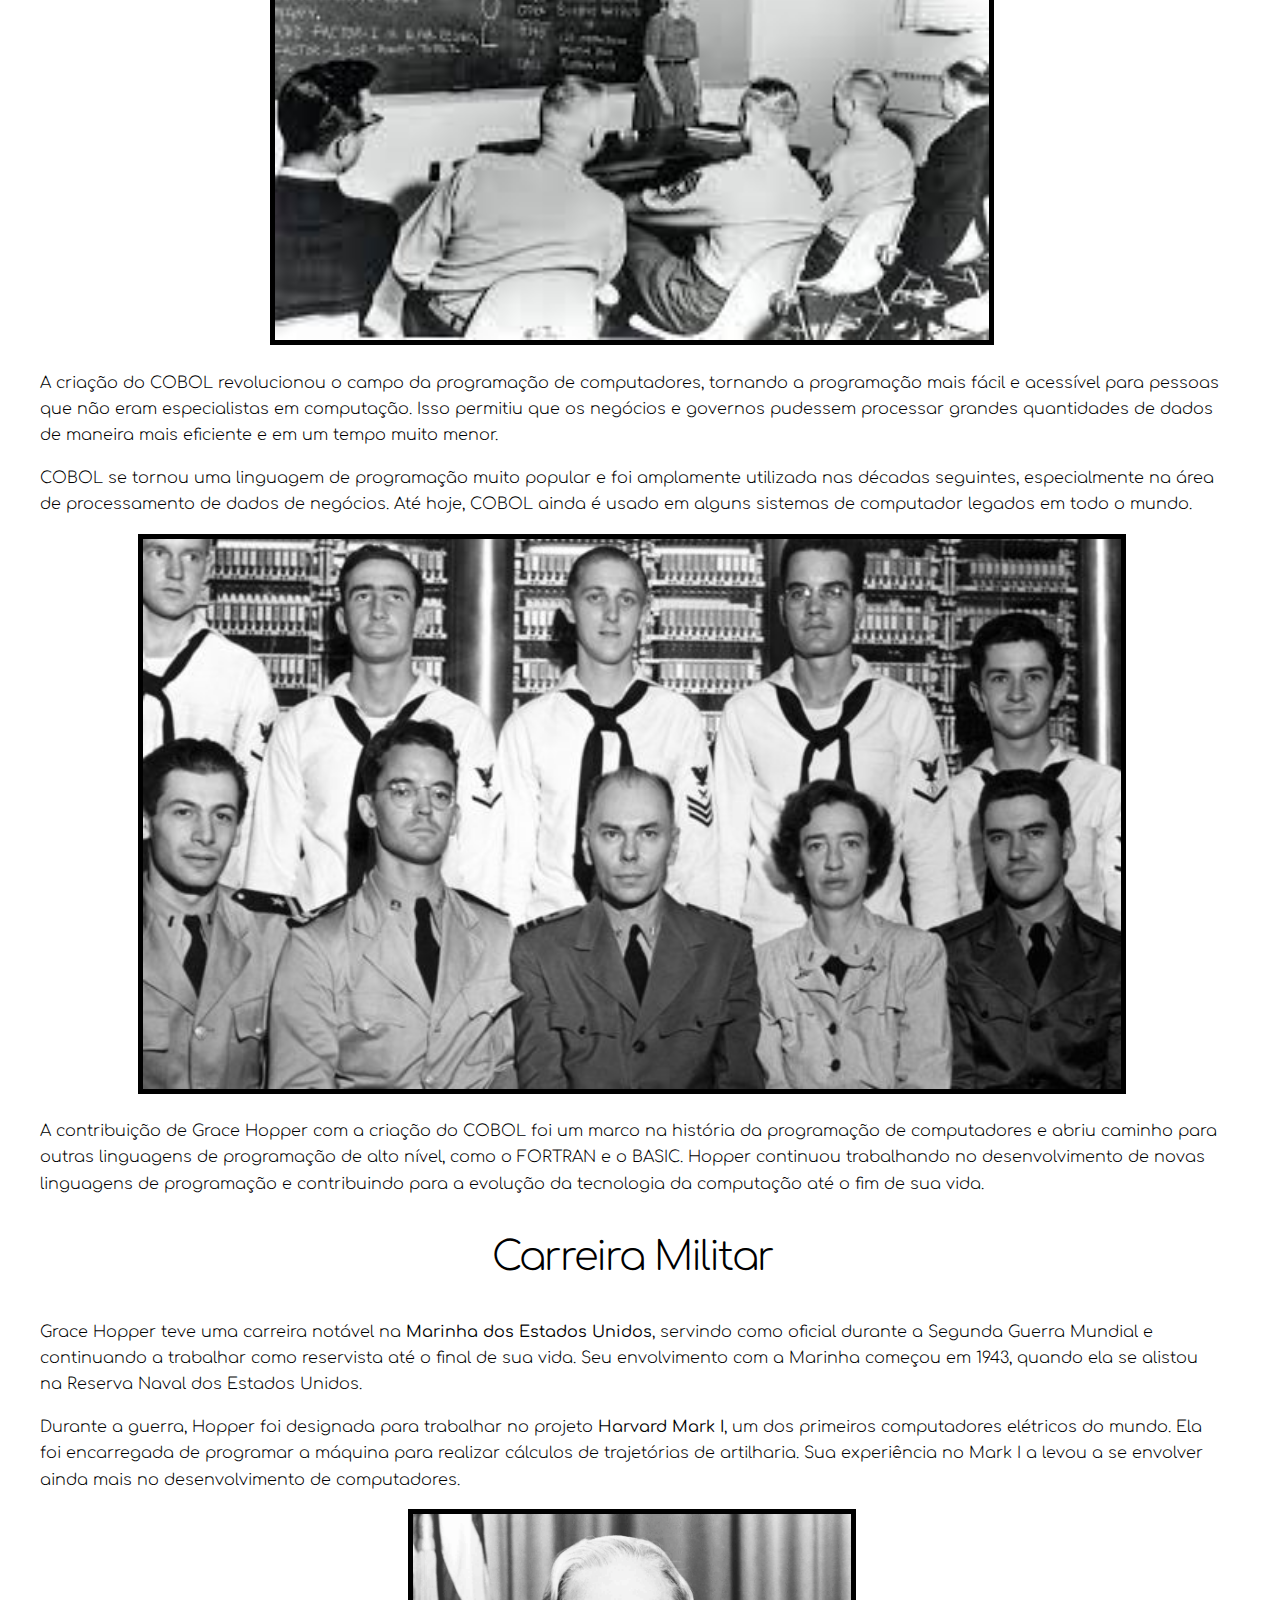
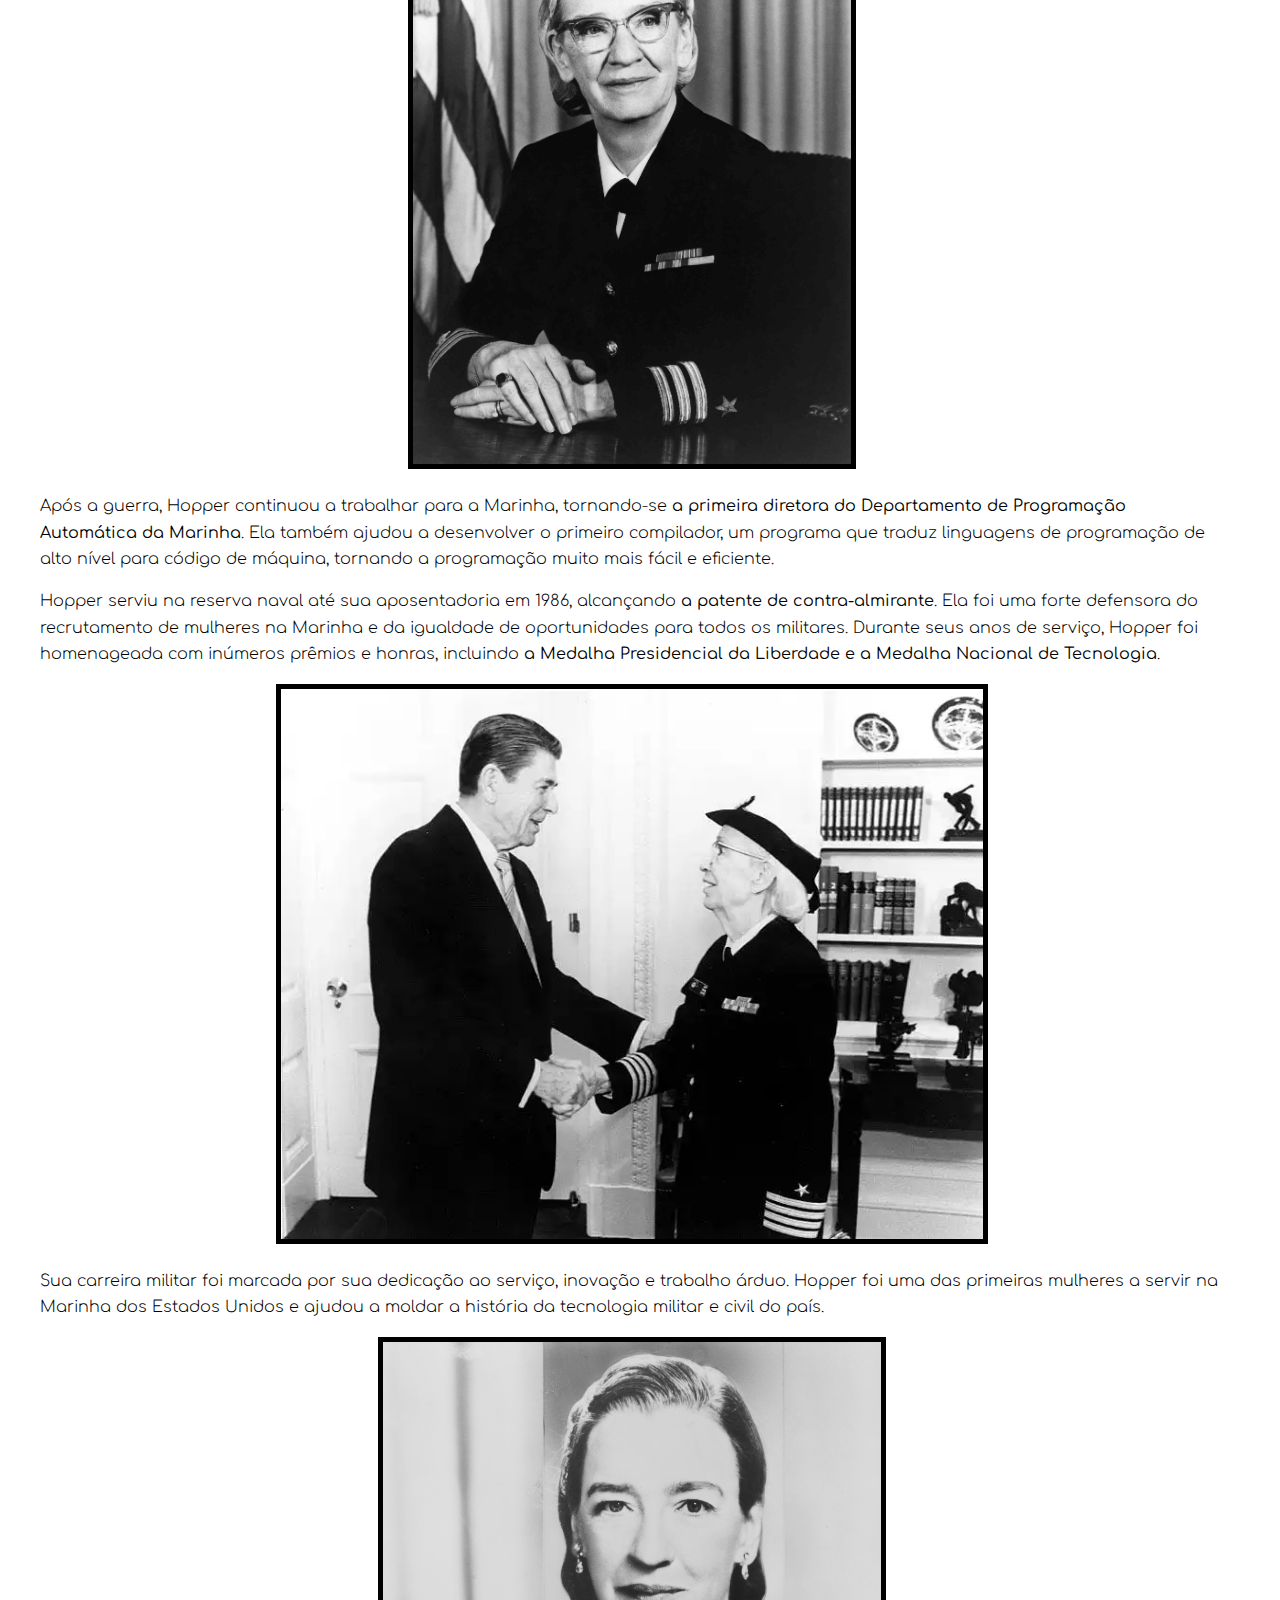
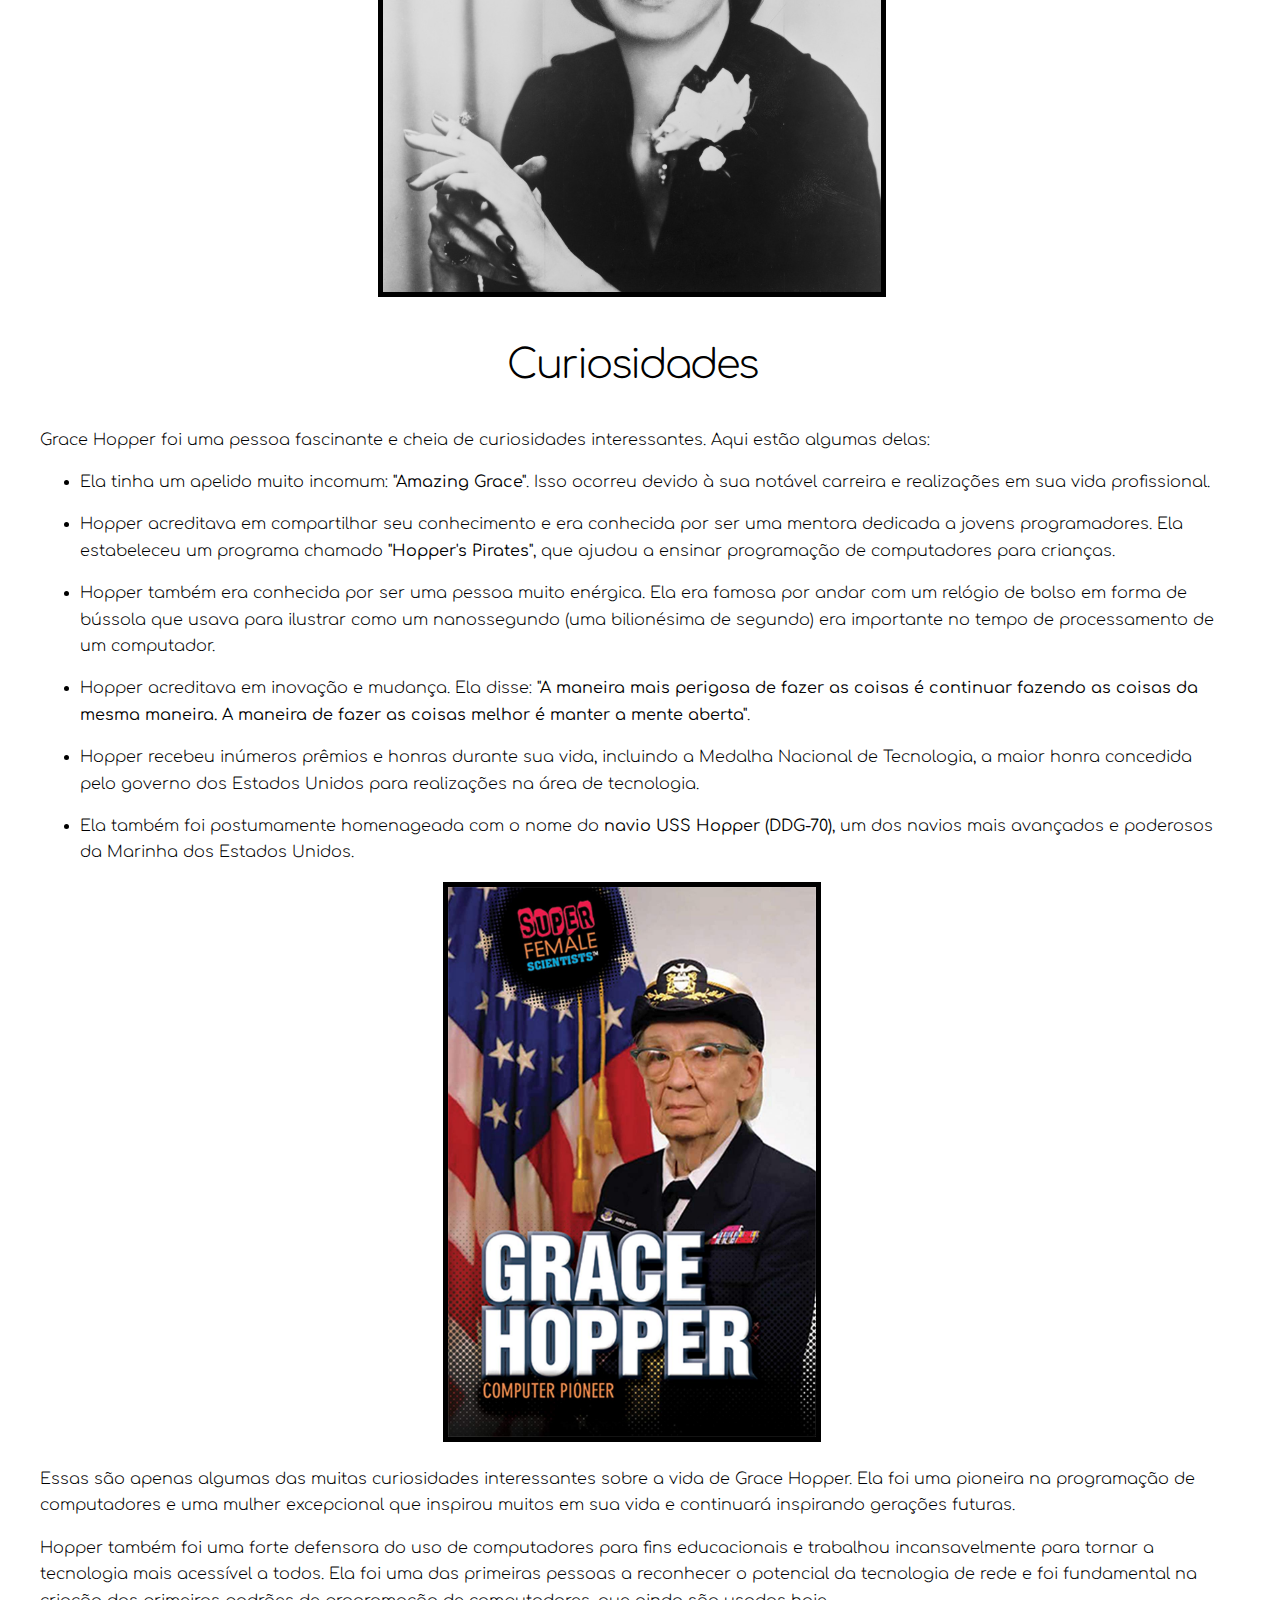
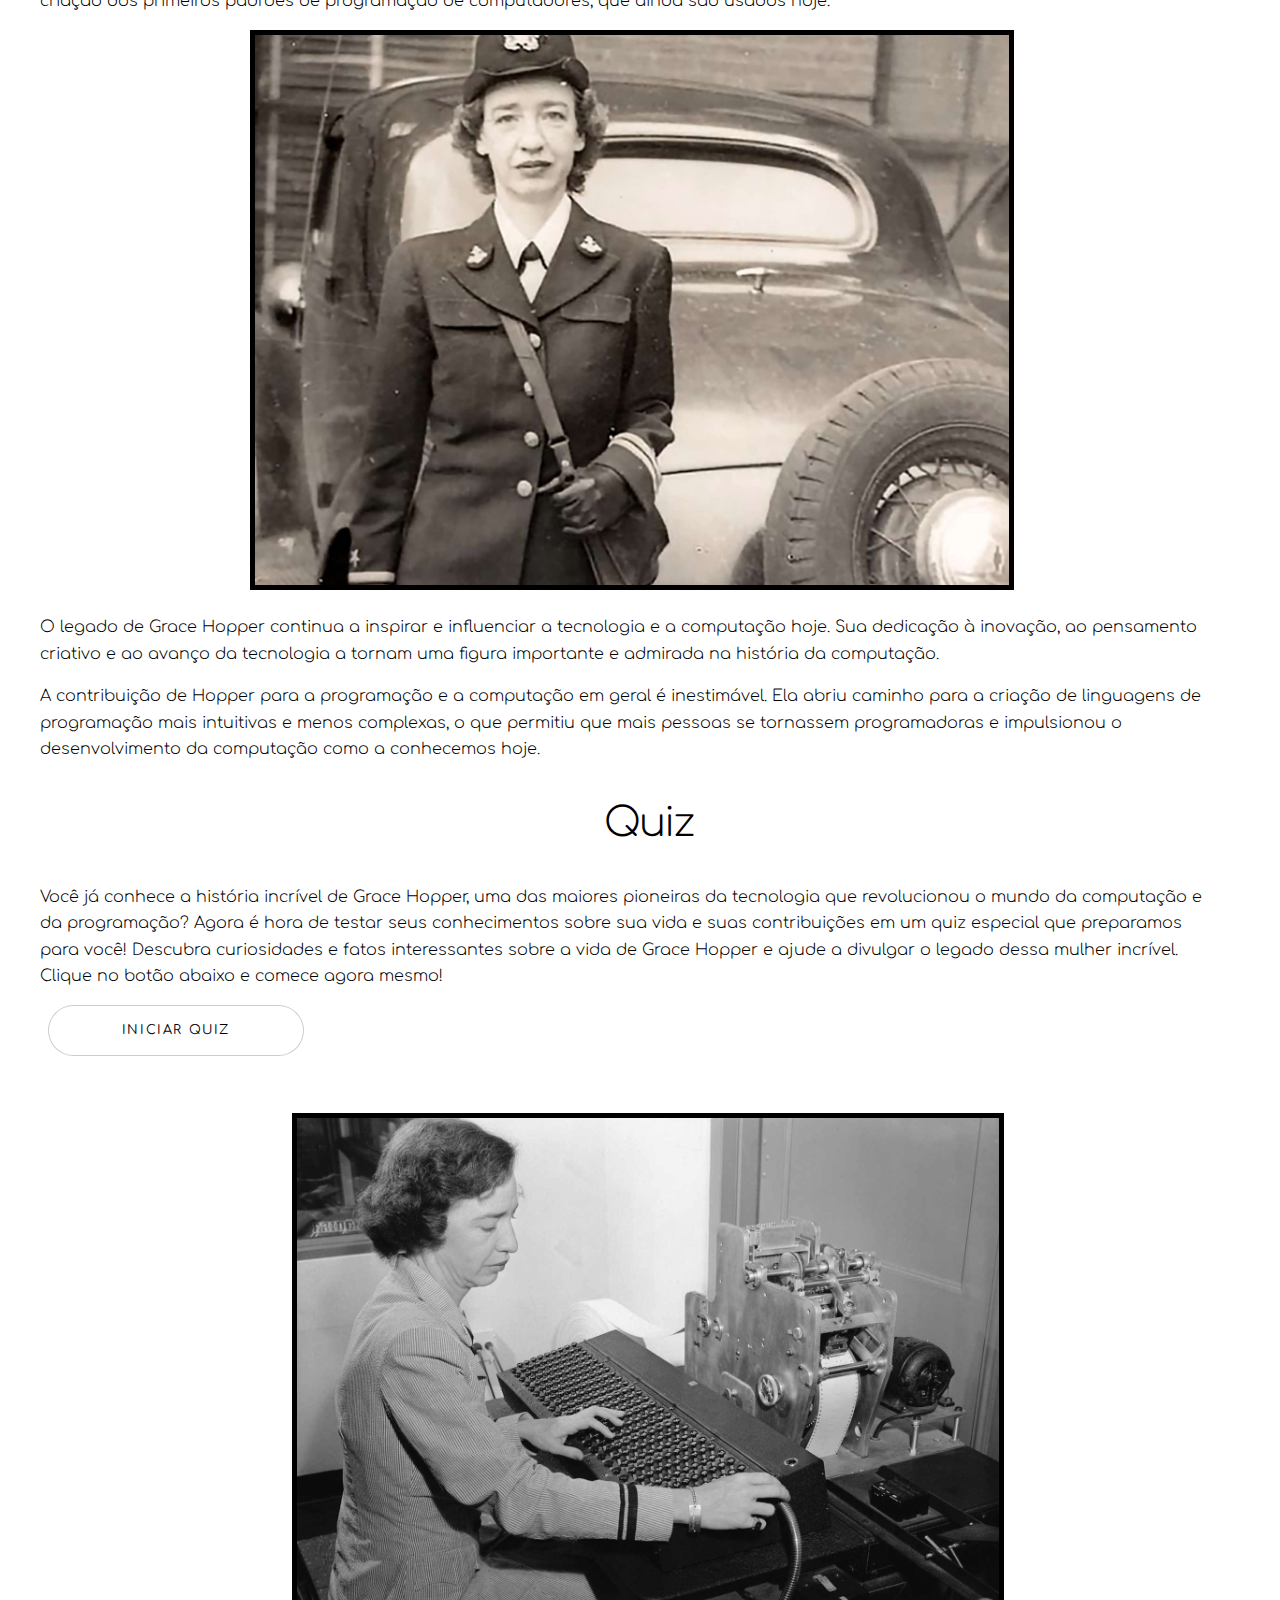
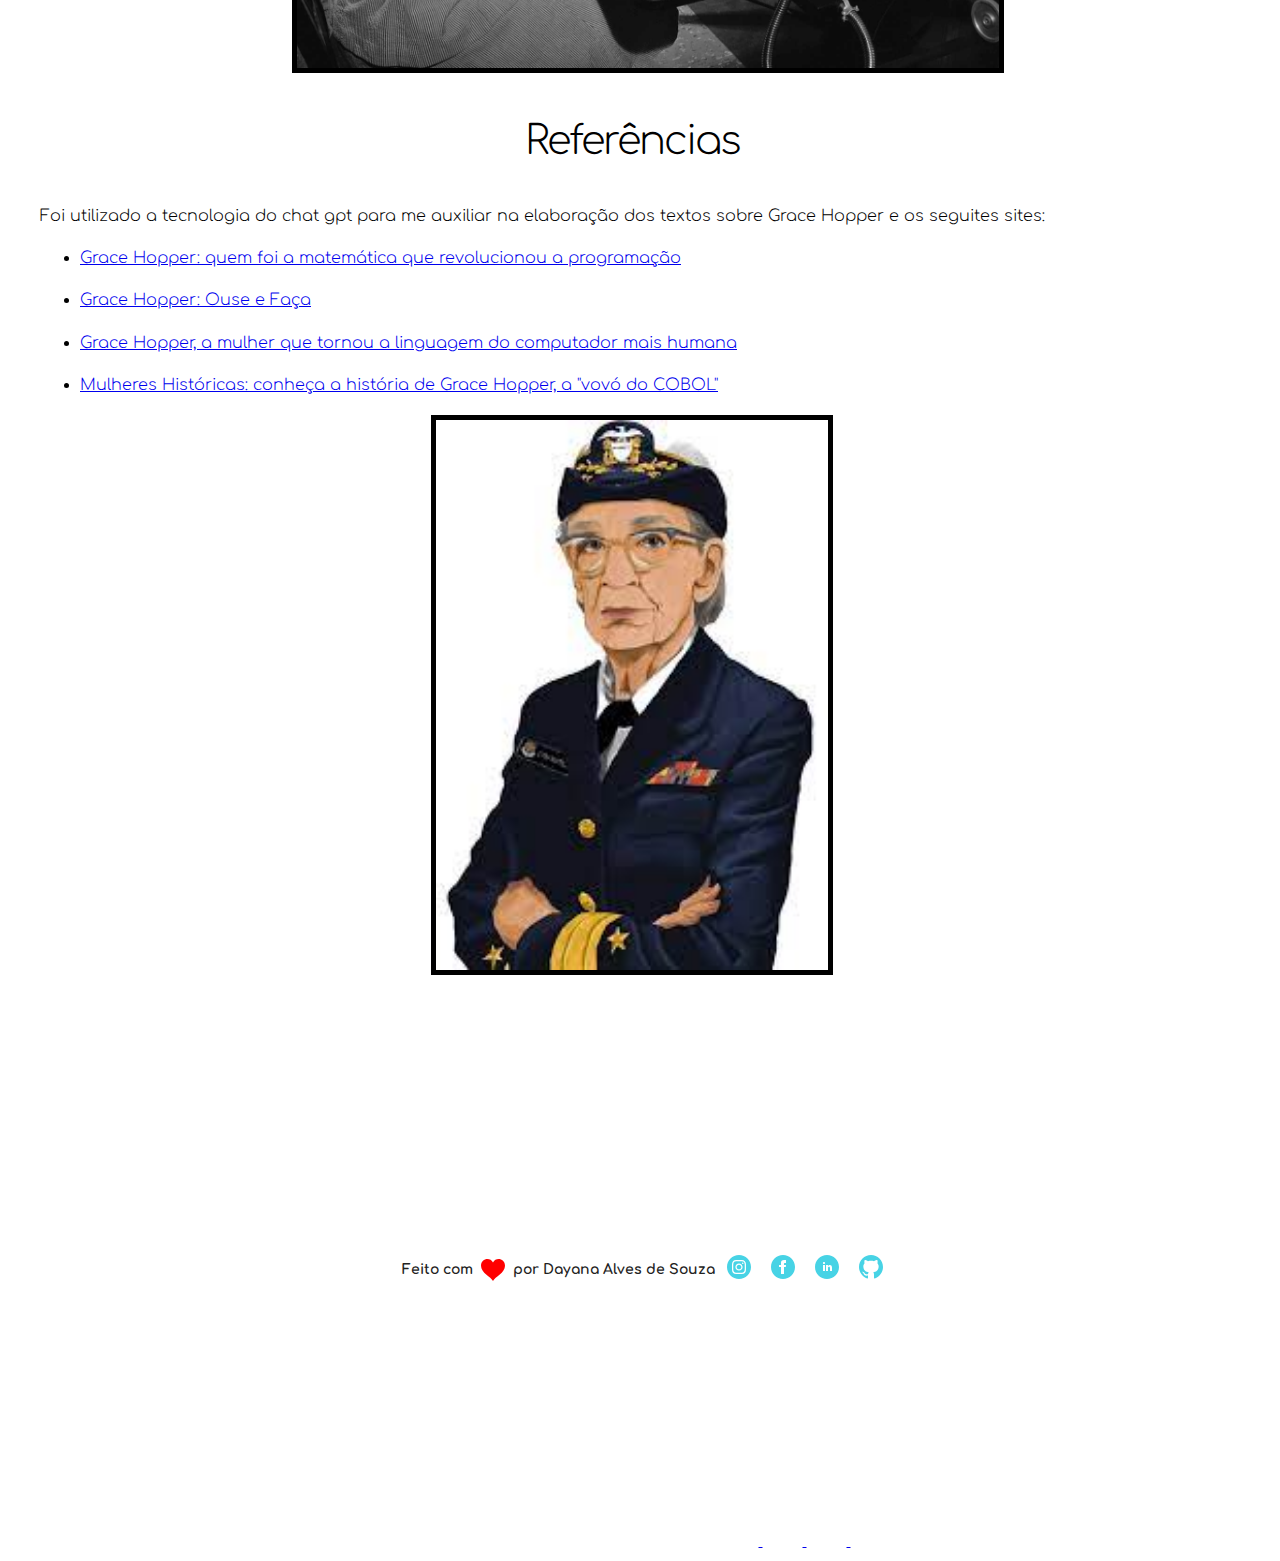
==== commit c66df4a0: "feita alterações para responsividade do site" ====
--- a/index.html
+++ b/index.html
@@ -8,7 +8,7 @@
     <meta name="author" content="Dayana Alves de Souza">
     <meta name="description" content="Site desenvolvido para a conclusão do curso de introdução a programação web do Potência Feminina">
 
-    <link rel="shortcut icon" type="image/gif" href="/icones/grace-hopper.gif">
+    <link rel="shortcut icon" type="image/gif" href="icones/grace-hopper.gif">
 
     <link rel="preconnect" href="https://fonts.googleapis.com">
     <link rel="preconnect" href="https://fonts.gstatic.com" crossorigin>
@@ -41,7 +41,7 @@
                 
             </div>
             <div class="imagem-principal">
-                <img src="/image/grace-hopper-blog-da-engenharia-2.jpg" alt="foto de grace hopper com uniforme militar em frente a bandeira dos estados unidos">
+                <img src="image/grace-hopper-blog-da-engenharia-2.jpg" alt="foto de grace hopper com uniforme militar em frente a bandeira dos estados unidos">
             </div>
         </section>
 
@@ -61,7 +61,7 @@
                 </p>               
             </div>
             <div class="imagem">
-                <img src="/image/grace-hopper-blog-da-engenharia-4.jpg" alt="foto de grace hopper vestida com o uniforme da marinha lendo">
+                <img src="image/grace-hopper-blog-da-engenharia-4.jpg" alt="foto de grace hopper vestida com o uniforme da marinha lendo">
             </div>
         </section>
 
@@ -78,7 +78,7 @@
                 </p>
             </div>
             <div class="imagem">
-                <img src="/image/bug.jpeg" alt="imagem de um inseto preso em um papel com as anotações de grace hopper chamdno de bug">
+                <img src="image/bug.jpeg" alt="imagem de um inseto preso em um papel com as anotações de grace hopper chamdno de bug">
             </div>
             <div>
                 <h3>UNIVAC I e MARK II</h3>
@@ -89,7 +89,7 @@
                     <strong>O UNIVAC I</strong> foi desenvolvido pela empresa americana de tecnologia, <strong>Remington Rand</strong>, em 1951. Ele foi o primeiro computador a ser vendido comercialmente e foi usado principalmente pelo governo dos Estados Unidos para fins militares e científicos. O UNIVAC I era uma máquina gigante, com o tamanho de uma sala e pesando cerca de 13 toneladas. Ele tinha uma capacidade de armazenamento de 1.000 palavras, que eram armazenadas em tubos de vácuo.
                 </p>
                 <div class="imagem">
-                <img src="/image/grace hopper-univac-computer.jpeg" alt="imagem de grace hopper com outras pessoas trabalhando no UNIVAC">
+                <img src="image/grace hopper-univac-computer.jpeg" alt="imagem de grace hopper com outras pessoas trabalhando no UNIVAC">
                 </div>
                 <p>
                     Grace Hopper foi uma das principais responsáveis pelo desenvolvimento do software para o UNIVAC I. Ela trabalhou no projeto como parte de sua equipe no Laboratório de Computação de Harvard. <strong>Ela desenvolveu o primeiro compilador de linguagem de programação de nível intermediário, chamado B-0,</strong> que ajudou a tornar a programação mais acessível e abriu caminho para o desenvolvimento de linguagens de programação de alto nível, como o COBOL.
@@ -98,7 +98,7 @@
                     A importância do UNIVAC I na história da computação é inestimável. Ele foi o primeiro computador eletrônico de grande escala a ser comercializado, e foi amplamente utilizado por governos, empresas e organizações de pesquisa em todo o mundo. O UNIVAC I ajudou a estabelecer a computação como uma ferramenta fundamental para resolver problemas complexos e realizar cálculos avançados.
                 </p>
                 <div class="imagem">
-                <img src="/image/Grace hopper-UNIVAC.jpg" alt="imagem de grace hopper programando o univac segurando um papel escrito COBOL">
+                <img src="image/Grace hopper-UNIVAC.jpg" alt="imagem de grace hopper programando o univac segurando um papel escrito COBOL">
                 </div>
                 <p>
                     Além disso, o trabalho de Hopper no desenvolvimento do UNIVAC I e de linguagens de programação de alto nível teve um impacto duradouro no campo da computação. Ela foi uma das primeiras pessoas a reconhecer a importância de tornar a programação mais acessível e fácil de usar, e sua contribuição para o desenvolvimento de linguagens de programação mais intuitivas e eficientes ajudou a democratizar o acesso à tecnologia da computação e a abrir caminho para muitos avanços futuros no campo.
@@ -107,7 +107,7 @@
                     <strong>O Mark II</strong>, por sua vez, foi desenvolvido durante a <strong>Segunda Guerra Mundial</strong> e foi usado principalmente para fins militares. Ele era um dos maiores computadores da época, com o tamanho de uma casa e pesando cerca de 5 toneladas. Hopper foi uma das principais programadoras do Mark II e ajudou a desenvolver a linguagem de programação de nível intermediário, B-0, que foi usada para programar o computador.
                 </p>
                 <div class="imagem">
-                <img src="/image/grace trabalhando.jpg" alt="imagem de grace hopper trabalhando com outras pessoas">
+                <img src="image/grace trabalhando.jpg" alt="imagem de grace hopper trabalhando com outras pessoas">
                 </div>
                 <p>
                     Além disso, durante seu trabalho no Mark II, Hopper também desenvolveu a primeira ferramenta de depuração de software, que permitiu que os programadores identificassem e corrigissem erros em seus programas de forma mais eficiente. Essa ferramenta foi uma contribuição significativa para o campo da programação de computadores e continua sendo usada hoje em dia.
@@ -116,7 +116,7 @@
                     A contribuição de Grace Hopper para o desenvolvimento do UNIVAC I e do Mark II foi fundamental para o avanço da tecnologia da computação e ajudou a abrir caminho para a era digital em que vivemos hoje.
                 </p>
                 <div class="imagem">
-                <img src="/image/grace-escrevendo.jpeg" alt="imagem de grace hopper sentada em uma mesa escrevendo e com livros do UNIVAC em cima da mesa">  
+                <img src="image/grace-escrevendo.jpeg" alt="imagem de grace hopper sentada em uma mesa escrevendo e com livros do UNIVAC em cima da mesa">  
                 </div>
             <div>
                 <h3>COBOL</h3>
@@ -127,7 +127,7 @@
                     Antes da criação do COBOL, a programação de computadores era feita em linguagem de máquina ou em linguagens de programação de baixo nível, o que tornava o processo muito difícil e demorado. Com COBOL, os programadores poderiam escrever códigos de programação em inglês simples e entendível, em vez de ter que escrever em linguagem de máquina.
                 </p>
                 <div class="imagem">
-                <img src="/image/grace hopper aula.jpeg" alt="imagem de grace hopper em frente a uma lousa escrita COBOL e com vários homens uniformizados sentados assistindo">
+                <img src="image/grace hopper aula.jpeg" alt="imagem de grace hopper em frente a uma lousa escrita COBOL e com vários homens uniformizados sentados assistindo">
                 </div>
                 <p>
                     A criação do COBOL revolucionou o campo da programação de computadores, tornando a programação mais fácil e acessível para pessoas que não eram especialistas em computação. Isso permitiu que os negócios e governos pudessem processar grandes quantidades de dados de maneira mais eficiente e em um tempo muito menor.
@@ -136,7 +136,7 @@
                     COBOL se tornou uma linguagem de programação muito popular e foi amplamente utilizada nas décadas seguintes, especialmente na área de processamento de dados de negócios. Até hoje, COBOL ainda é usado em alguns sistemas de computador legados em todo o mundo.
                 </p>
                 <div class="imagem">
-                <img src="/image/grace-unica.jpg" alt="foto da marinha dos estados unidos com nove homens e apenas grace hopper sendo mulher">
+                <img src="image/grace-unica.jpg" alt="foto da marinha dos estados unidos com nove homens e apenas grace hopper sendo mulher">
                 </div>
                 <p>
                     A contribuição de Grace Hopper com a criação do COBOL foi um marco na história da programação de computadores e abriu caminho para outras linguagens de programação de alto nível, como o FORTRAN e o BASIC. Hopper continuou trabalhando no desenvolvimento de novas linguagens de programação e contribuindo para a evolução da tecnologia da computação até o fim de sua vida.
@@ -156,7 +156,7 @@
                     Durante a guerra, Hopper foi designada para trabalhar no projeto <strong>Harvard Mark I</strong>, um dos primeiros computadores elétricos do mundo. Ela foi encarregada de programar a máquina para realizar cálculos de trajetórias de artilharia. Sua experiência no Mark I a levou a se envolver ainda mais no desenvolvimento de computadores.
                 </p>
                 <div class="imagem">
-                <img src="/image/grace-hopper-hopper-militarypportrait.jpeg" alt="imagem de grace hopper sorrindo sentada, vestindo uniforme da marinha em frente a bandeira dos estados unidos">
+                <img src="image/grace-hopper-hopper-militarypportrait.jpeg" alt="imagem de grace hopper sorrindo sentada, vestindo uniforme da marinha em frente a bandeira dos estados unidos">
                 </div>
                 <p>
                     Após a guerra, Hopper continuou a trabalhar para a Marinha, tornando-se <strong>a primeira diretora do Departamento de Programação Automática da Marinha</strong>. Ela também ajudou a desenvolver o primeiro compilador, um programa que traduz linguagens de programação de alto nível para código de máquina, tornando a programação muito mais fácil e eficiente.
@@ -165,14 +165,14 @@
                     Hopper serviu na reserva naval até sua aposentadoria em 1986, alcançando <strong>a patente de contra-almirante</strong>. Ela foi uma forte defensora do recrutamento de mulheres na Marinha e da igualdade de oportunidades para todos os militares. Durante seus anos de serviço, Hopper foi homenageada com inúmeros prêmios e honras, incluindo <strong>a Medalha Presidencial da Liberdade e a Medalha Nacional de Tecnologia</strong>.
                 </p>
                 <div class="imagem">
-                <img src="/image/grace_hopper_regan.webp" alt="foto de grace hopper vestida de militar apertando a mão do ex-presidente dos Estados unidos Ronald Reagan">
+                <img src="image/grace_hopper_regan.webp" alt="foto de grace hopper vestida de militar apertando a mão do ex-presidente dos Estados unidos Ronald Reagan">
                 </div>
                 <p>
                     Sua carreira militar foi marcada por sua dedicação ao serviço, inovação e trabalho árduo. Hopper foi uma das primeiras mulheres a servir na Marinha dos Estados Unidos e ajudou a moldar a história da tecnologia militar e civil do país.
                 </p>
             </div>
             <div class="imagem">
-                <img src="/image/Grace_003.jpg" alt="foto de grace hopper lindissíma com uma flor na roupa e segurando um cigarro">
+                <img src="image/Grace_003.jpg" alt="foto de grace hopper lindissíma com uma flor na roupa e segurando um cigarro">
             </div>
         </section>
 
@@ -193,7 +193,7 @@
                     <li>Ela também foi postumamente homenageada com o nome do <strong>navio USS Hopper (DDG-70)</strong>, um dos navios mais avançados e poderosos da Marinha dos Estados Unidos.</li>
                 </ul>
                 <div class="imagem">
-                <img src="/image/Grace-pioneira.jpg" alt="imagem de grace hopper com algumas palavras escritas em inglês na frente como: 'computer pionee' e 'super female scientists'">
+                <img src="image/Grace-pioneira.jpg" alt="imagem de grace hopper com algumas palavras escritas em inglês na frente como: 'computer pionee' e 'super female scientists'">
                 </div>
                 <p>
                     Essas são apenas algumas das muitas curiosidades interessantes sobre a vida de Grace Hopper. Ela foi uma pioneira na programação de computadores e uma mulher excepcional que inspirou muitos em sua vida e continuará inspirando gerações futuras.
@@ -202,7 +202,7 @@
                     Hopper também foi uma forte defensora do uso de computadores para fins educacionais e trabalhou incansavelmente para tornar a tecnologia mais acessível a todos. Ela foi uma das primeiras pessoas a reconhecer o potencial da tecnologia de rede e foi fundamental na criação dos primeiros padrões de programação de computadores, que ainda são usados hoje.
                 </p>
                 <div class="imagem">
-                <img src="/image/young hopper 1940s National Museum of American History_0.jpg" alt="foto de grace hopper em pé, na frente de um carro antigo toda uniformizada">
+                <img src="image/young hopper 1940s National Museum of American History_0.jpg" alt="foto de grace hopper em pé, na frente de um carro antigo toda uniformizada">
                 </div>
                 <p>
                     O legado de Grace Hopper continua a inspirar e influenciar a tecnologia e a computação hoje. Sua dedicação à inovação, ao pensamento criativo e ao avanço da tecnologia a tornam uma figura importante e admirada na história da computação.
@@ -220,11 +220,11 @@
                     Você já conhece a história incrível de Grace Hopper, uma das maiores pioneiras da tecnologia que revolucionou o mundo da computação e da programação? Agora é hora de testar seus conhecimentos sobre sua vida e suas contribuições em um quiz especial que preparamos para você! Descubra curiosidades e fatos interessantes sobre a vida de Grace Hopper e ajude a divulgar o legado dessa mulher incrível.<br>
                     Clique no botão abaixo e comece agora mesmo!
                 </p>
-                <ul class="botao">
-                    <li><a class="link-botao" href="/quiz/quiz.html">Iniciar Quiz</a></li>
+                <ul class="botao-quiz">
+                    <a class="link-botao" href="quiz/quiz.html">Iniciar Quiz</a>
                 </ul>
                 <div class="imagem">
-                <img src="/image/gracehopper600_605.webp" alt="imagem de grace hopper sentada programando">
+                <img src="image/grace programando.jpg" alt="imagem de grace hopper sentada programando">
                 </div>
             </div>
         </section>
@@ -243,7 +243,7 @@
                     </ul> 
                 </p>
                 <div class="imagem">
-                <img src="/image/grace hopper-pintura.jpeg" alt="imagem de um desenho de grace hopper com o uniforme da marinha de braços cruzados">
+                <img src="image/grace hopper-pintura.jpeg" alt="imagem de um desenho de grace hopper com o uniforme da marinha de braços cruzados">
                 </div>
         </section>
 
@@ -252,20 +252,20 @@
         <footer class="footer">
             <span class="footer-texto">
                 Feito com 
-                <img class="icone--texto" src="/icones/iconmonstr-coracao.svg" alt="amor">
+                <img class="icone--texto" src="icones/iconmonstr-coracao.svg" alt="amor">
                 por Dayana Alves de Souza
                 <div class="redes">
                 <a href="https://www.instagram.com/dayana_alves_souza/" class="rede__link" title="Me acompanhe no Instagram">
-                    <img class="icone" src="/icones/iconmonstr-instagram-redondo-preto.svg" alt="">
+                    <img class="icone" src="icones/iconmonstr-instagram-redondo-preto.svg" alt="">
                 </a>
                 <a href="https://www.facebook.com/dayana.souza1/" class="rede__link" title="Me acompanhe no Facebook">
-                    <img class="icone" src="/icones/iconmonstr-facebook-redondo-preto.svg" alt="">
+                    <img class="icone" src="icones/iconmonstr-facebook-redondo-preto.svg" alt="">
                 </a>
                 <a href="https://www.linkedin.com/in/dayanalvesouza/" class="rede__link" title="Me acompanhe no LinkedIn">
-                    <img class="icone" src="/icones/iconmonstr-linkedin-redondo-preto.svg" alt="">
+                    <img class="icone" src="icones/iconmonstr-linkedin-redondo-preto.svg" alt="">
                 </a>
                 <a href="https://github.com/dayasouza" class="rede__link" title="Me acompanhe no GitHub">
-                    <img class="icone" src="/icones/iconmonstr-github-redondo-preto.svg" alt="">
+                    <img class="icone" src="icones/iconmonstr-github-redondo-preto.svg" alt="">
                 </a>
                 </div>
             </span>
--- a/style.css
+++ b/style.css
@@ -1,4 +1,6 @@
 body {
+    width: 100vw;
+    height: 100vh;
     font-family: "comfortaa", helvetica, sans-serif;
     font-size: 1rem;
     font-weight: 300;
@@ -11,8 +13,8 @@
 }
 
 #secao{
+    width: 100%;
     background-color: inherit;
-    width: 100%;
     overflow-x: hidden;
     box-shadow: none;
     margin: 0;
@@ -21,7 +23,7 @@
 }
 
 .secao-principal{
-    min-width: 100vh;
+    min-width: 100%;
     align-items: stretch;
     display: flex;
     flex-direction: row;
@@ -73,9 +75,11 @@
 
 .botao{
     list-style: none;
+    text-decoration: none;
 }
 
 ul li {
+    text-decoration: none;
     margin: 1rem 2rem 1em 2rem
 }
 
@@ -86,11 +90,12 @@
     position: absolute;
     top: 0;
     left: 0;
-    width: 100%;
+    width: 50%;
     height: 100%;  
 }
 
 .imagem-principal{
+    padding-right: 2rem;
     padding-top: 2rem;
     display: inline-block;
     position: relative;
@@ -102,6 +107,7 @@
 }
 
 .texto-esquerda{
+    padding-right: 2rem;
     text-align: left;
 }
 
@@ -175,11 +181,28 @@
 }
 
 .paragrafo-quiz{
+    padding-right: 2rem;
+    display: block;
+    margin-block-start: 1em;
+    margin-block-end: 1em;
+    margin-inline-start: 0px;
+    margin-inline-end: 0px;
+    font-size: 1rem;
+    margin: 1rem 2rem 1em 2rem;
     text-align: left;
 }
 
 .conteudo-quiz .botao{
-    text-align: center;
+    display: block;
+    margin-block-start: 1em;
+    margin-block-end: 1em;
+    margin-inline-start: 0px;
+    margin-inline-end: 0px;
+    font-size: 1rem;
+    margin: 1rem 2rem 1em 2rem;
+    text-align: center;
+    padding-right: 2rem;
+    text-decoration: none;
 }
 
 .footer {
@@ -227,8 +250,220 @@
     border: none;
 }
 
-
-
-
-
-
+.botao-quiz{
+    text-decoration: none;
+}
+
+@media screen and (max-width: 768px) {
+
+    body{
+        margin: 0;
+    }
+
+    .secao-principal {
+        margin: 0;
+        display: block;
+        
+    }
+    
+    .texto-principal{
+        width: 100vh;
+        text-align: center;
+        padding: 1rem;
+        margin: 0 ;
+    }
+
+    h1{
+        width: 100vh;
+        text-align: center;
+        padding: 1rem;
+        margin: 0;
+    }
+
+    .botao{
+        width: 100vh;
+        text-align: center;
+        padding: 1rem;
+        margin: 0;
+    }
+
+    .imagem-principal img{
+        width: auto;
+        text-align: center;
+        padding: 1rem;
+        border: none;
+        margin: 0;
+    }
+
+    .texto-esquerda {
+        width: 100vh;
+        text-align: left;
+        padding: 2rem 2rem 2rem 2rem;
+        margin: 0;
+    }
+
+    .imagem img{
+        width: 100%;
+        height: 100%;
+        text-align: center;
+        padding: 2rem 2rem 2rem 2rem;
+        border: none;
+        margin: 0;
+    }
+} 
+
+@media screen and (max-width: 600px){
+    body{
+        margin: 0;
+    }
+
+    .secao-principal {
+        margin: 2em;
+        padding: auto;
+        display: block;
+        
+    }
+    
+    .texto-principal{
+        width: 65vw;
+        text-align: center;
+        padding: 1rem;
+        margin: 0;
+        font-size: 0.75rem;
+    }
+
+    h1{
+        width: 65vw;
+        text-align: center;
+        padding: auto;
+        margin: 0;
+        font-size: 3rem;
+    }
+
+    .botao{
+        width: 65vw;
+        text-align: center;
+        padding: 1rem 1rem 1rem 1rem;
+        margin: 0;
+    }
+
+    .link-botao{
+    margin: 0;
+    min-width: 7em;
+    font-size: 0.5rem;
+    height: 4em;
+    line-height: 4em;
+    border-radius: 4em;
+    padding: 0 3em;
+    background-color: transparent;
+    box-shadow: inset 0 0 0 1px rgba(0, 0, 0, 0.2);
+    color: #000000 !important;
+    border: 0;
+    cursor: pointer;
+    display: inline-block;
+    font-weight: 300;
+    letter-spacing: 0.125em;
+    text-align: center;
+    text-decoration: none;
+    text-transform: uppercase;
+    white-space: nowrap;
+    max-width: 20rem;
+    text-overflow: ellipsis;
+    overflow: hidden;
+    transition: background-color 0.2s ease-in-out, box-shadow 0.2s ease-in-out, color 0.2s ease-in-out;  
+    }
+
+    .imagem-principal img{
+        width: 240px;
+        height: auto;
+        text-align: center;
+        padding: 1rem;
+        border: none;
+        margin: 0;
+    }
+
+    .texto-esquerda {
+        display: block;
+        width: 65vw;
+        text-align: left;
+        font-size: 0.5rem;
+    }
+
+    h2{
+        width: 65vw;
+        text-align: center;
+        padding: 1rem 1rem 1rem 1rem;
+        margin: 0;
+        font-size: 2rem;
+    }
+    
+    h3{
+        width: 65vw;
+        text-align: center;
+        padding: 1rem 1rem 1rem 1rem;
+        margin: 0;
+        font-size: 1em;
+    }
+
+    p{
+        width: 65vw;
+        padding: 1rem 1rem 1rem 1rem;
+        margin: 0;
+        text-align: center;
+        font-size: 0.75rem;
+    }
+
+    .imagem img{
+        width: 80%;
+        height: 100%;
+        text-align: center;
+        padding: 1rem 1rem 1rem 1rem;
+        border: none;
+        margin: 0;
+    }
+
+    ul li{
+        margin: 0;
+        font-size: 0.65rem;
+    }
+
+    .quiz{
+        margin: 2em;
+        padding: auto;
+        display: block;
+    }
+
+    .paragrafo-quiz{
+        width: 65vw;
+        padding: 1rem 1rem 1rem 1rem;
+        margin: 0;
+        text-align: center;
+        font-size: 0.75rem;
+    }
+
+    .botao-quiz{
+        margin: 0;
+        padding: 1rem 1rem 1rem 1rem;
+        text-align: center;
+        width: 65vw;
+    }
+    
+    .footer{
+        display: block;
+        width: 100%;
+        padding: 1rem 1rem 1rem 1rem;
+    }
+
+    
+    .redes{
+        display: none;
+    }
+
+}
+
+
+
+
+
+
+
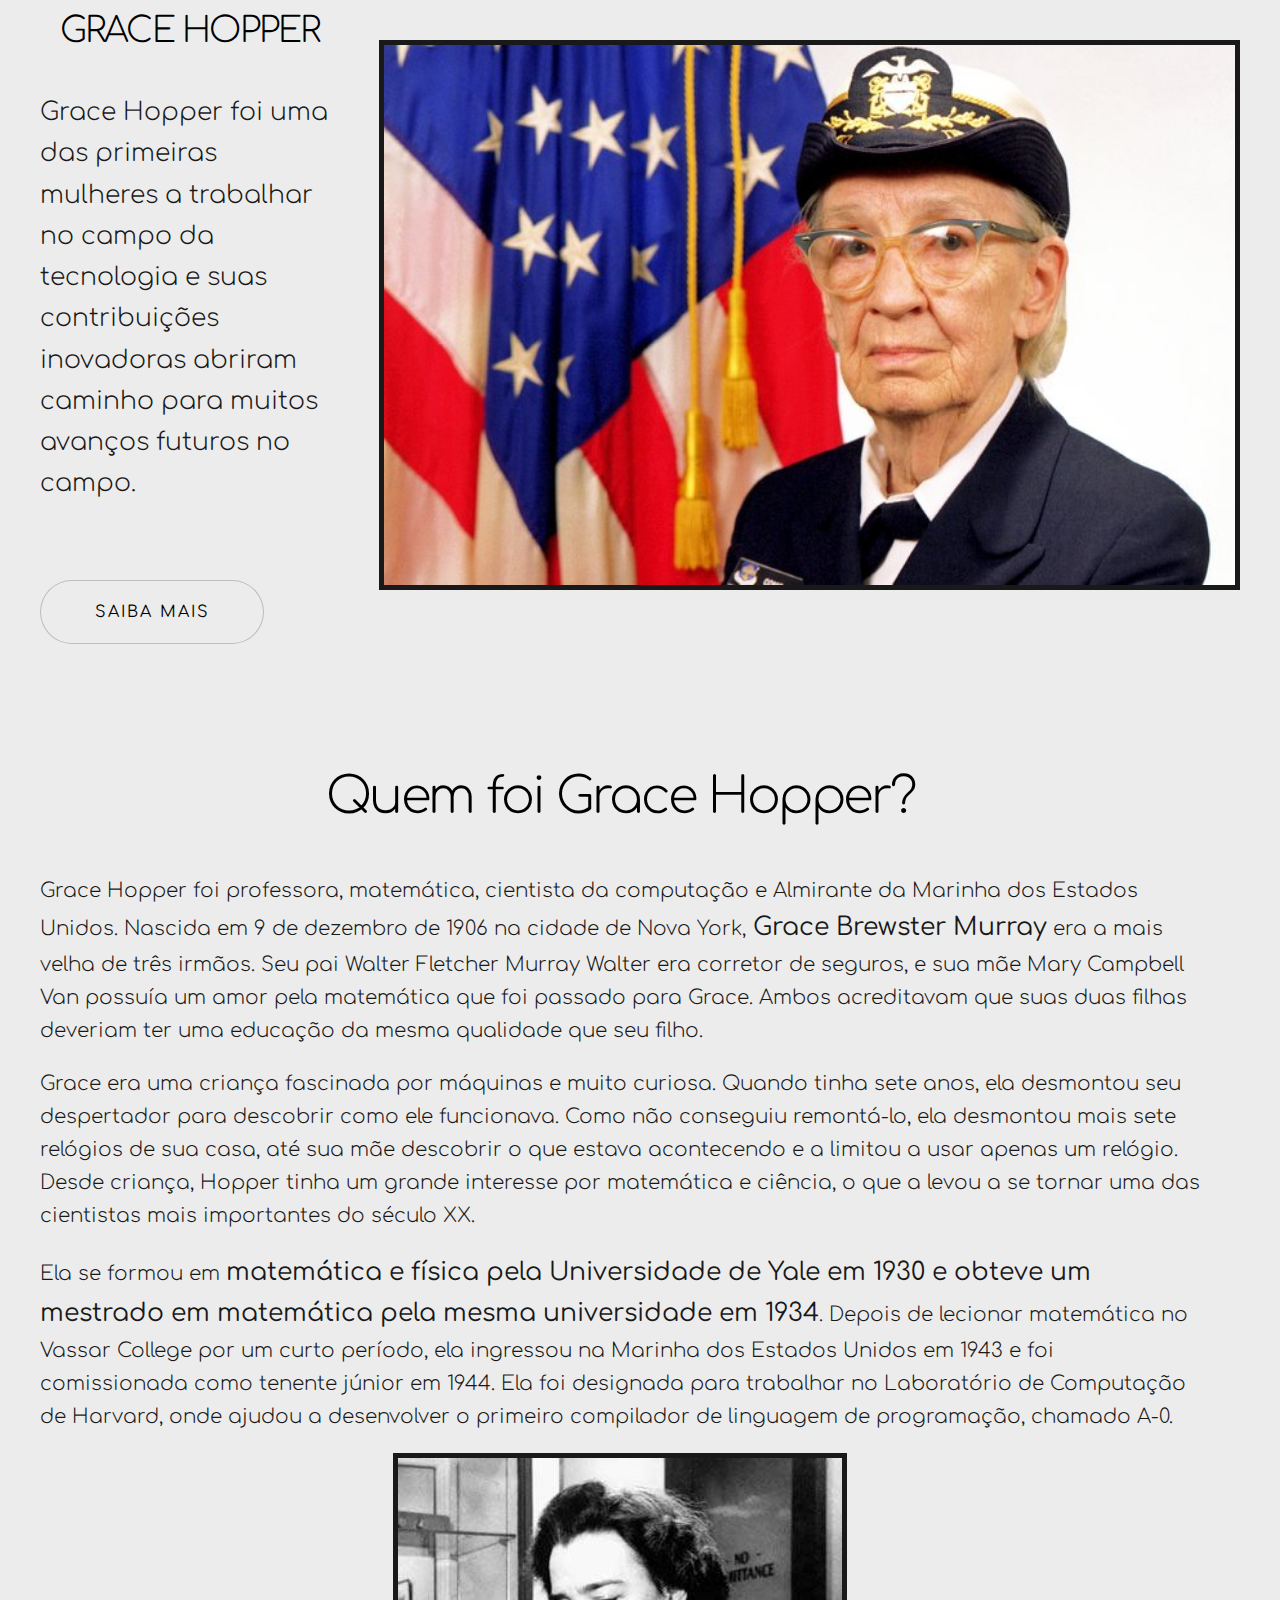
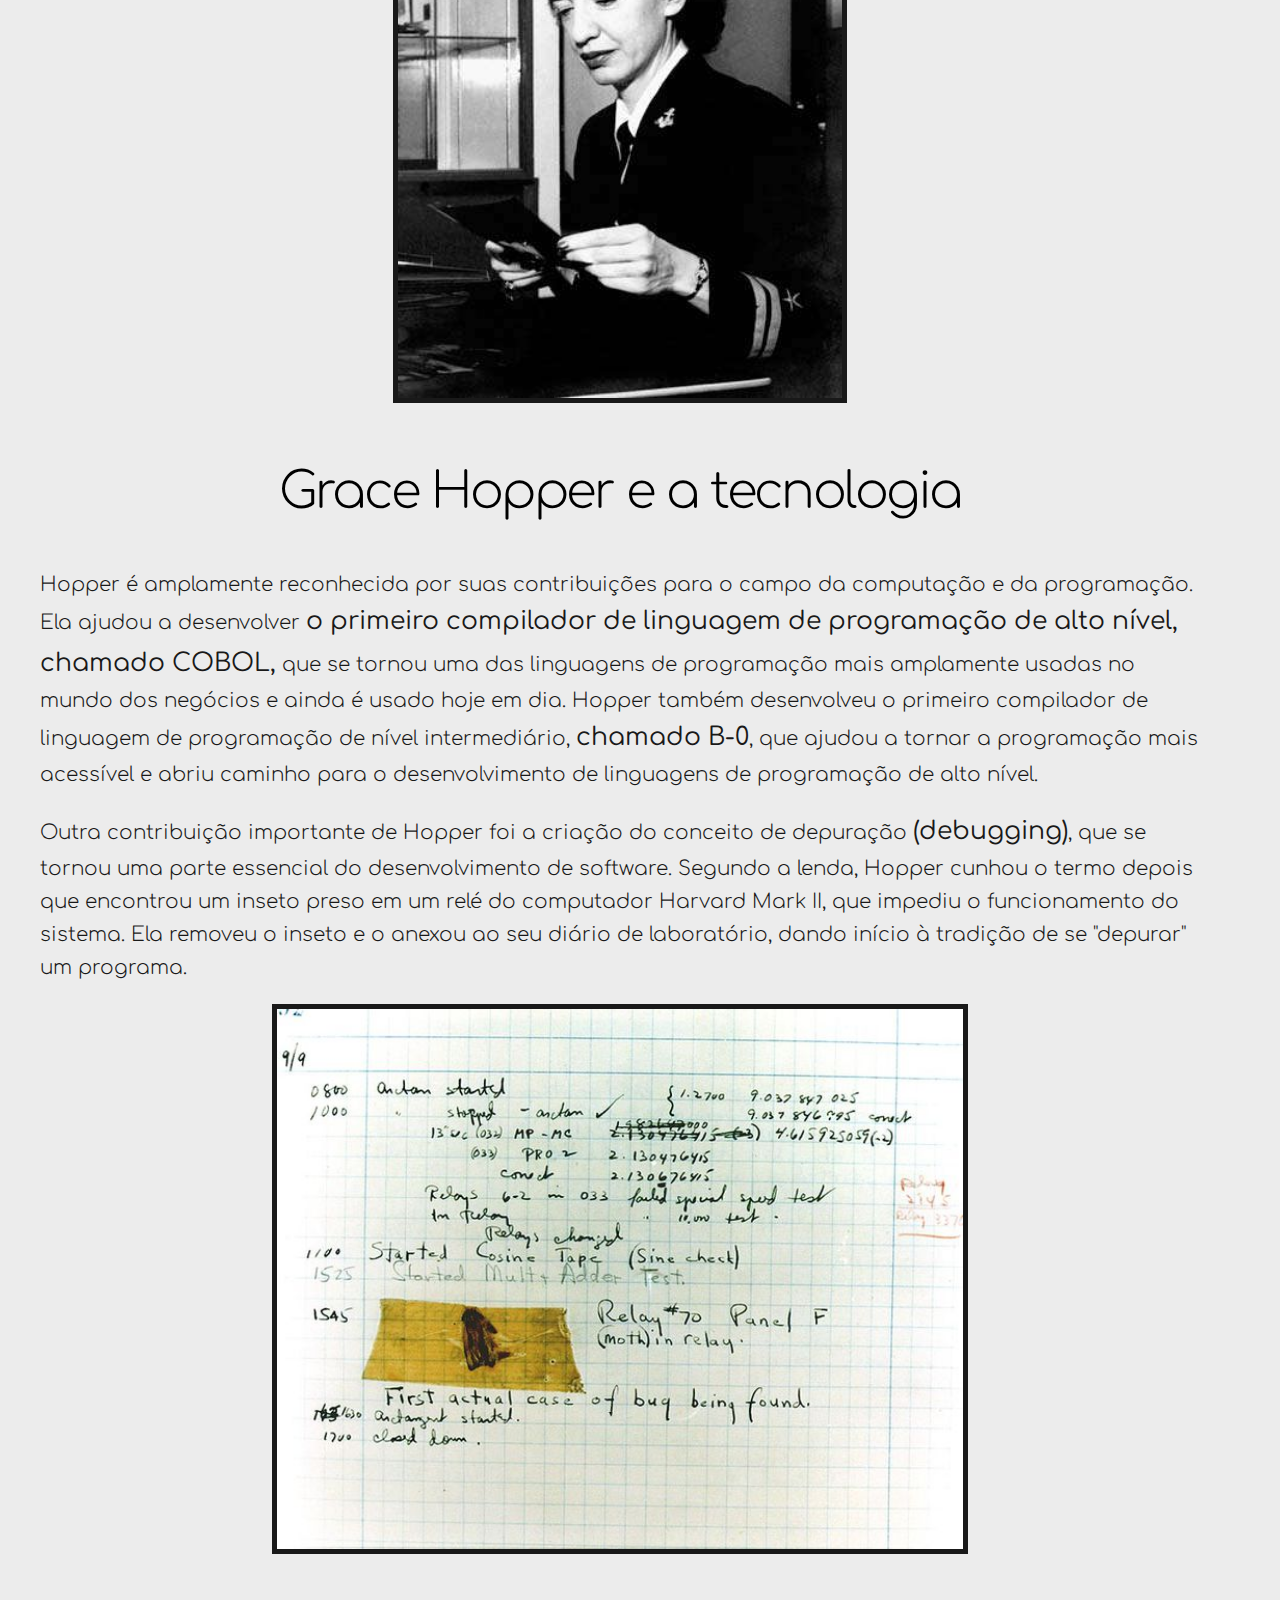
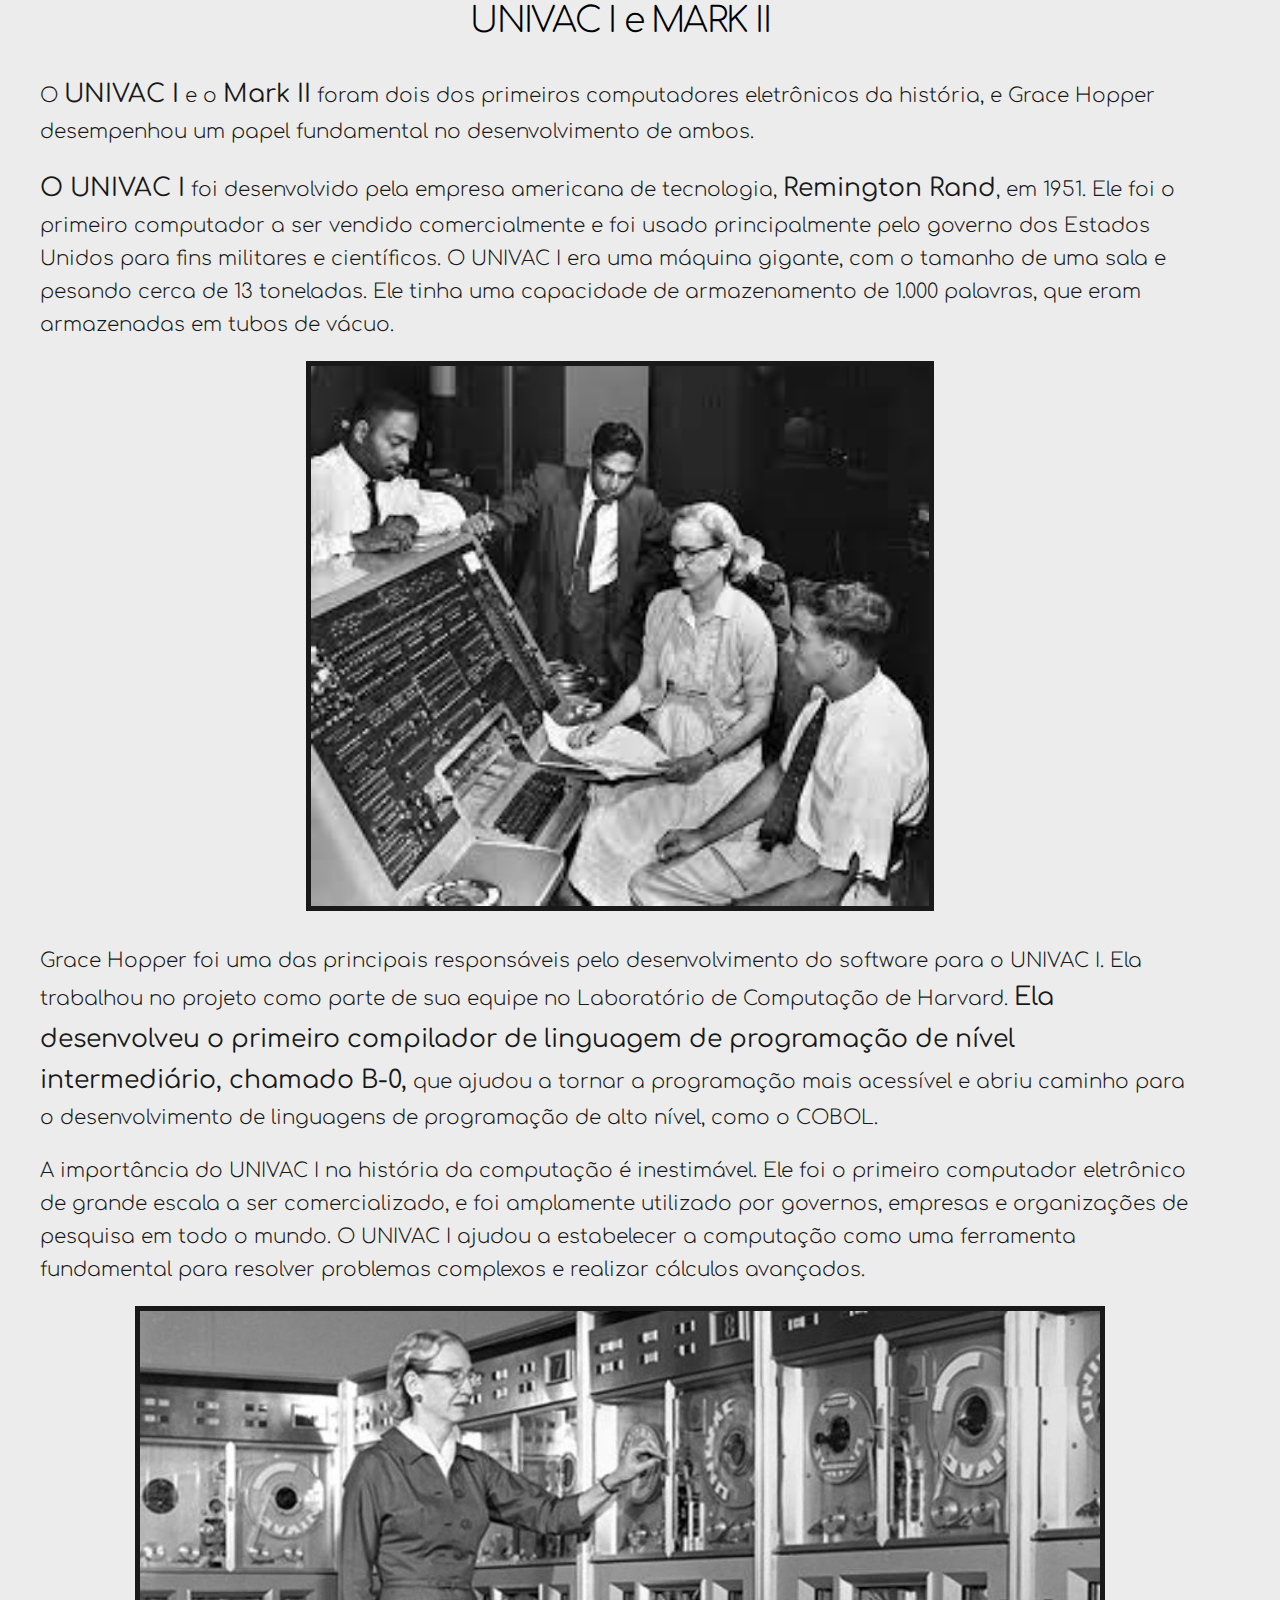
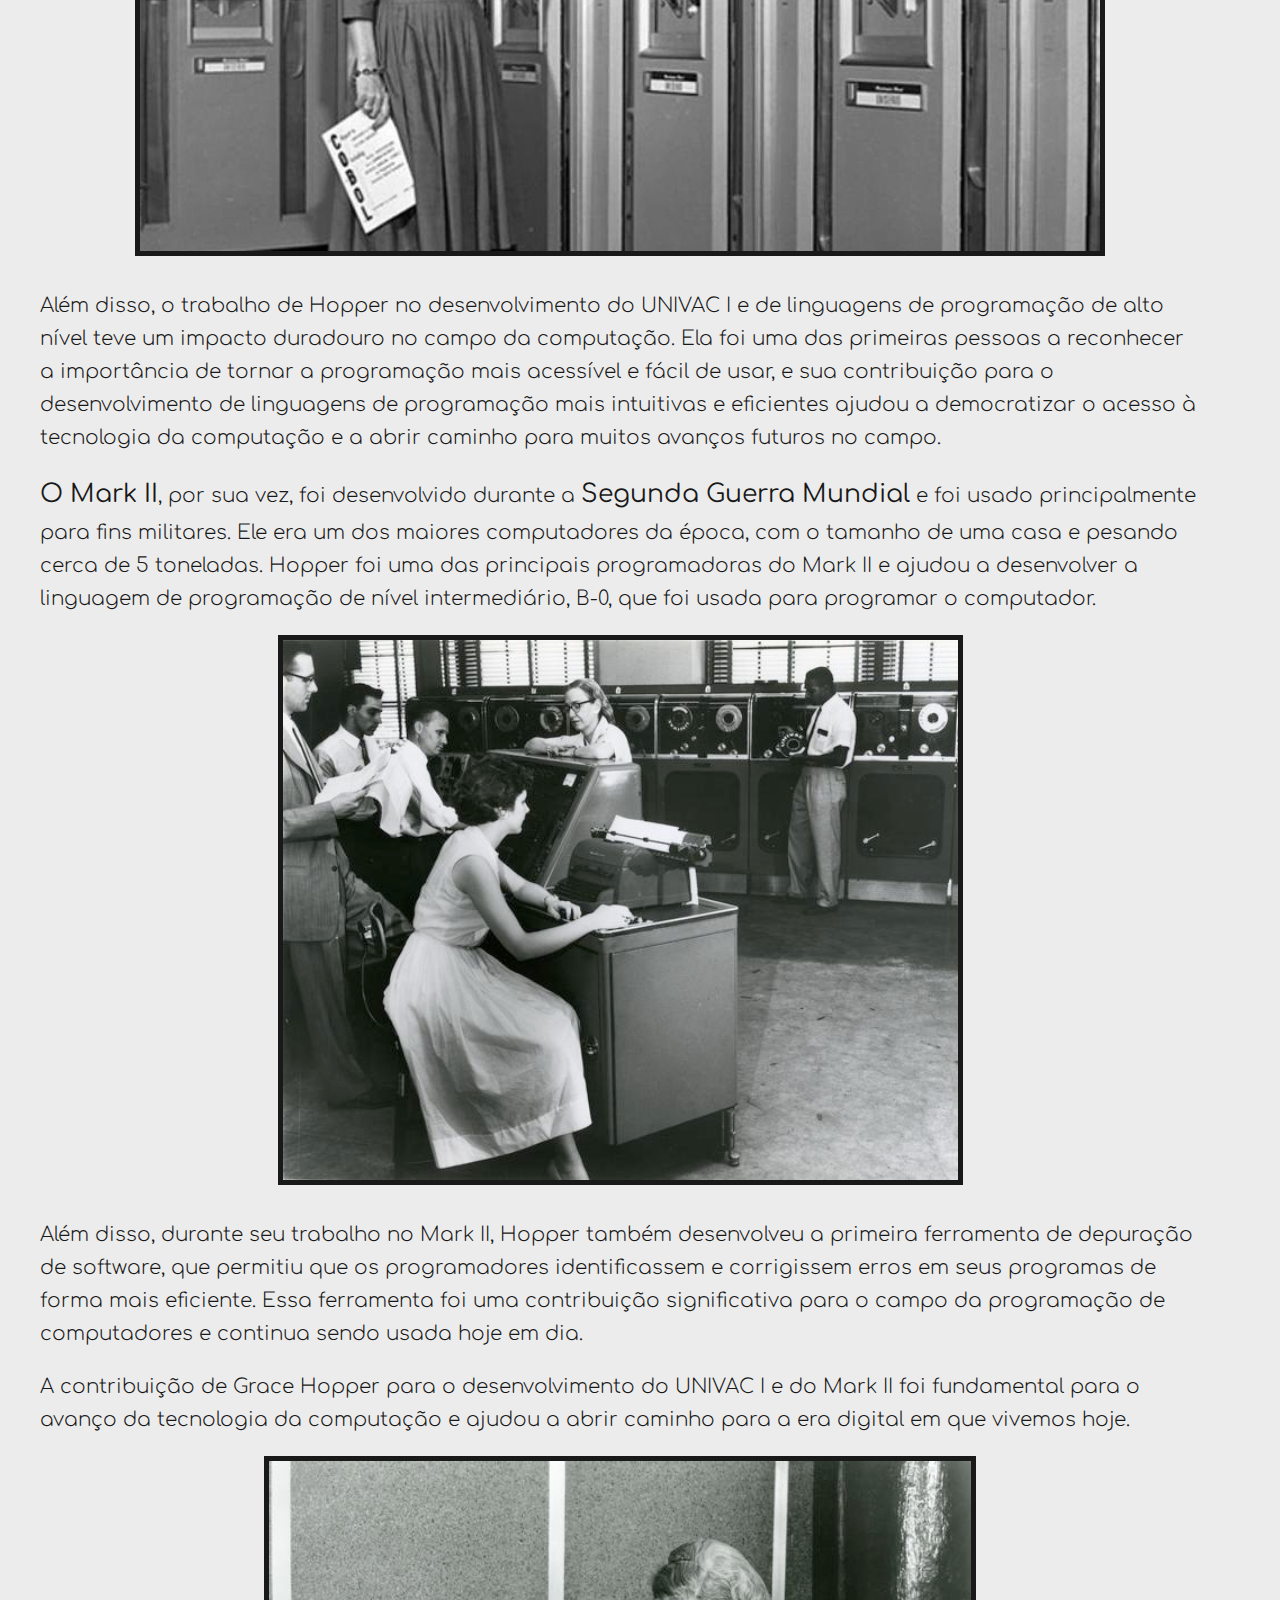
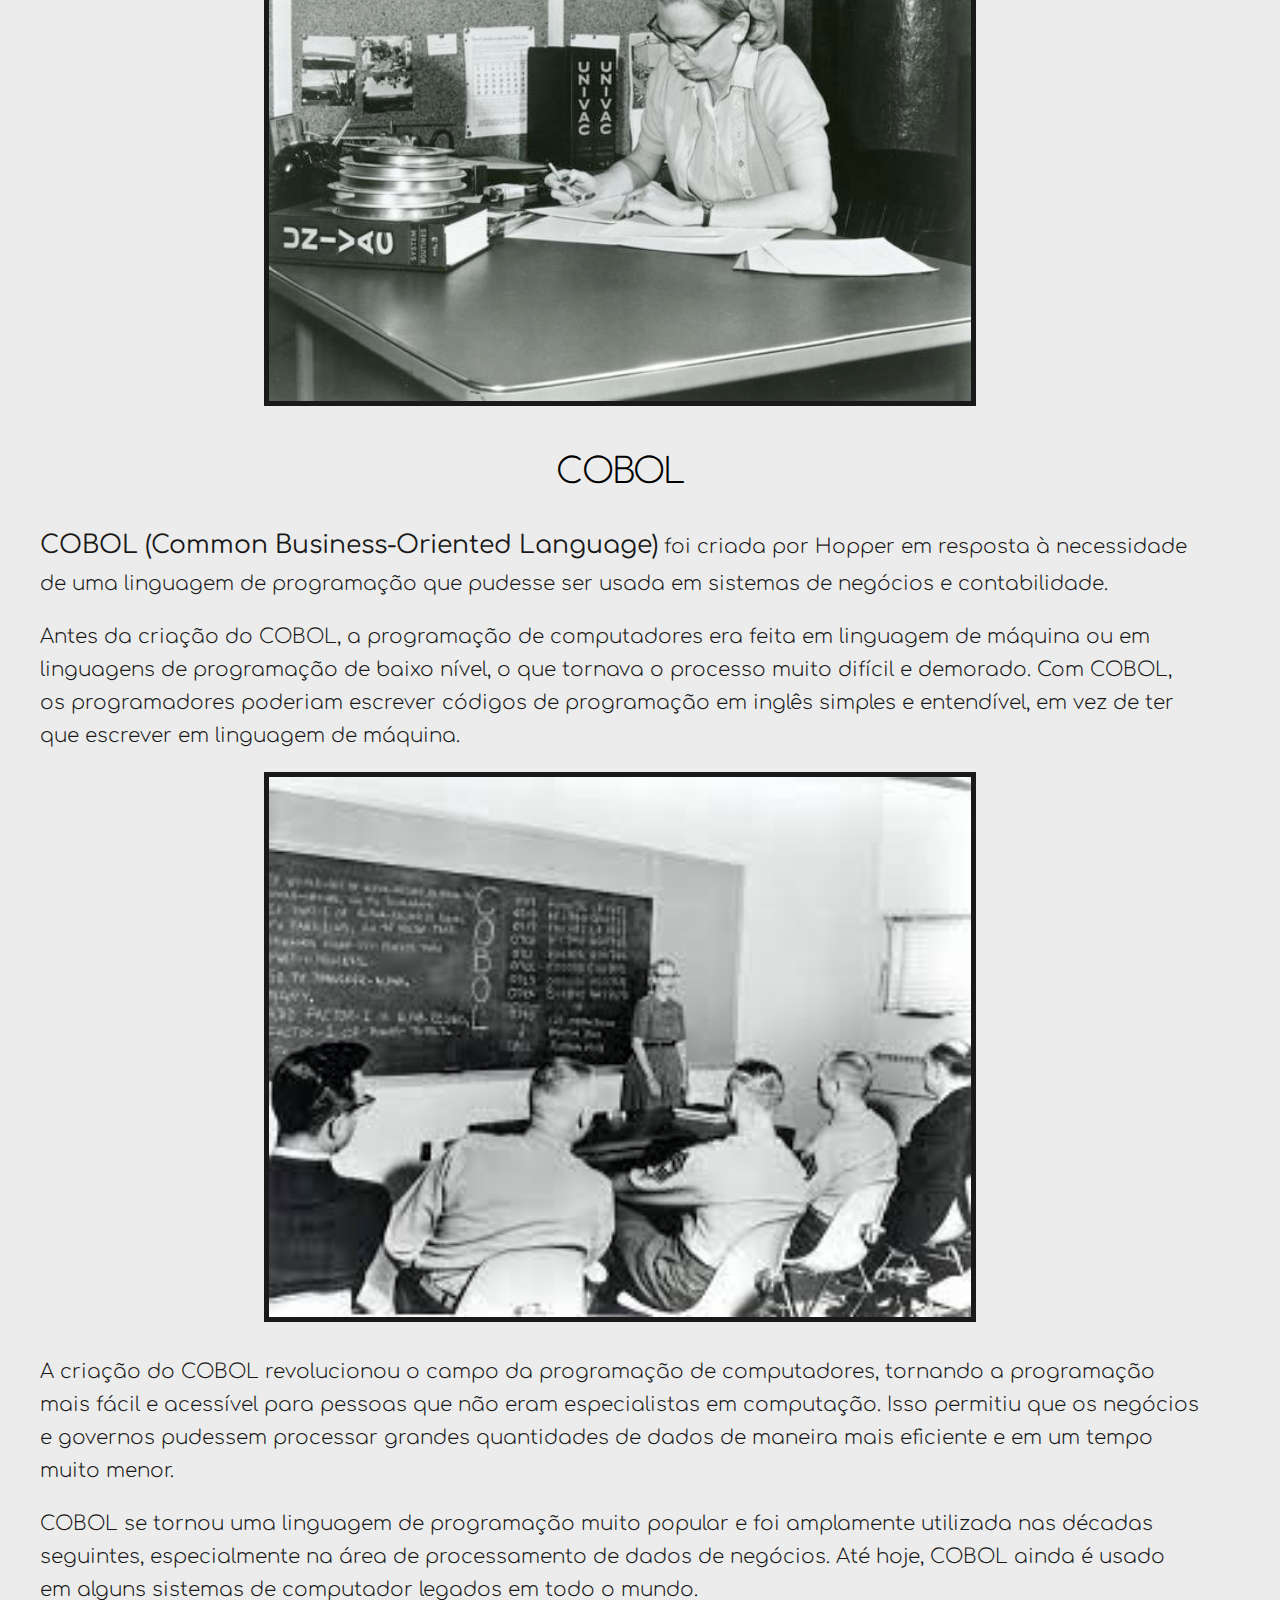
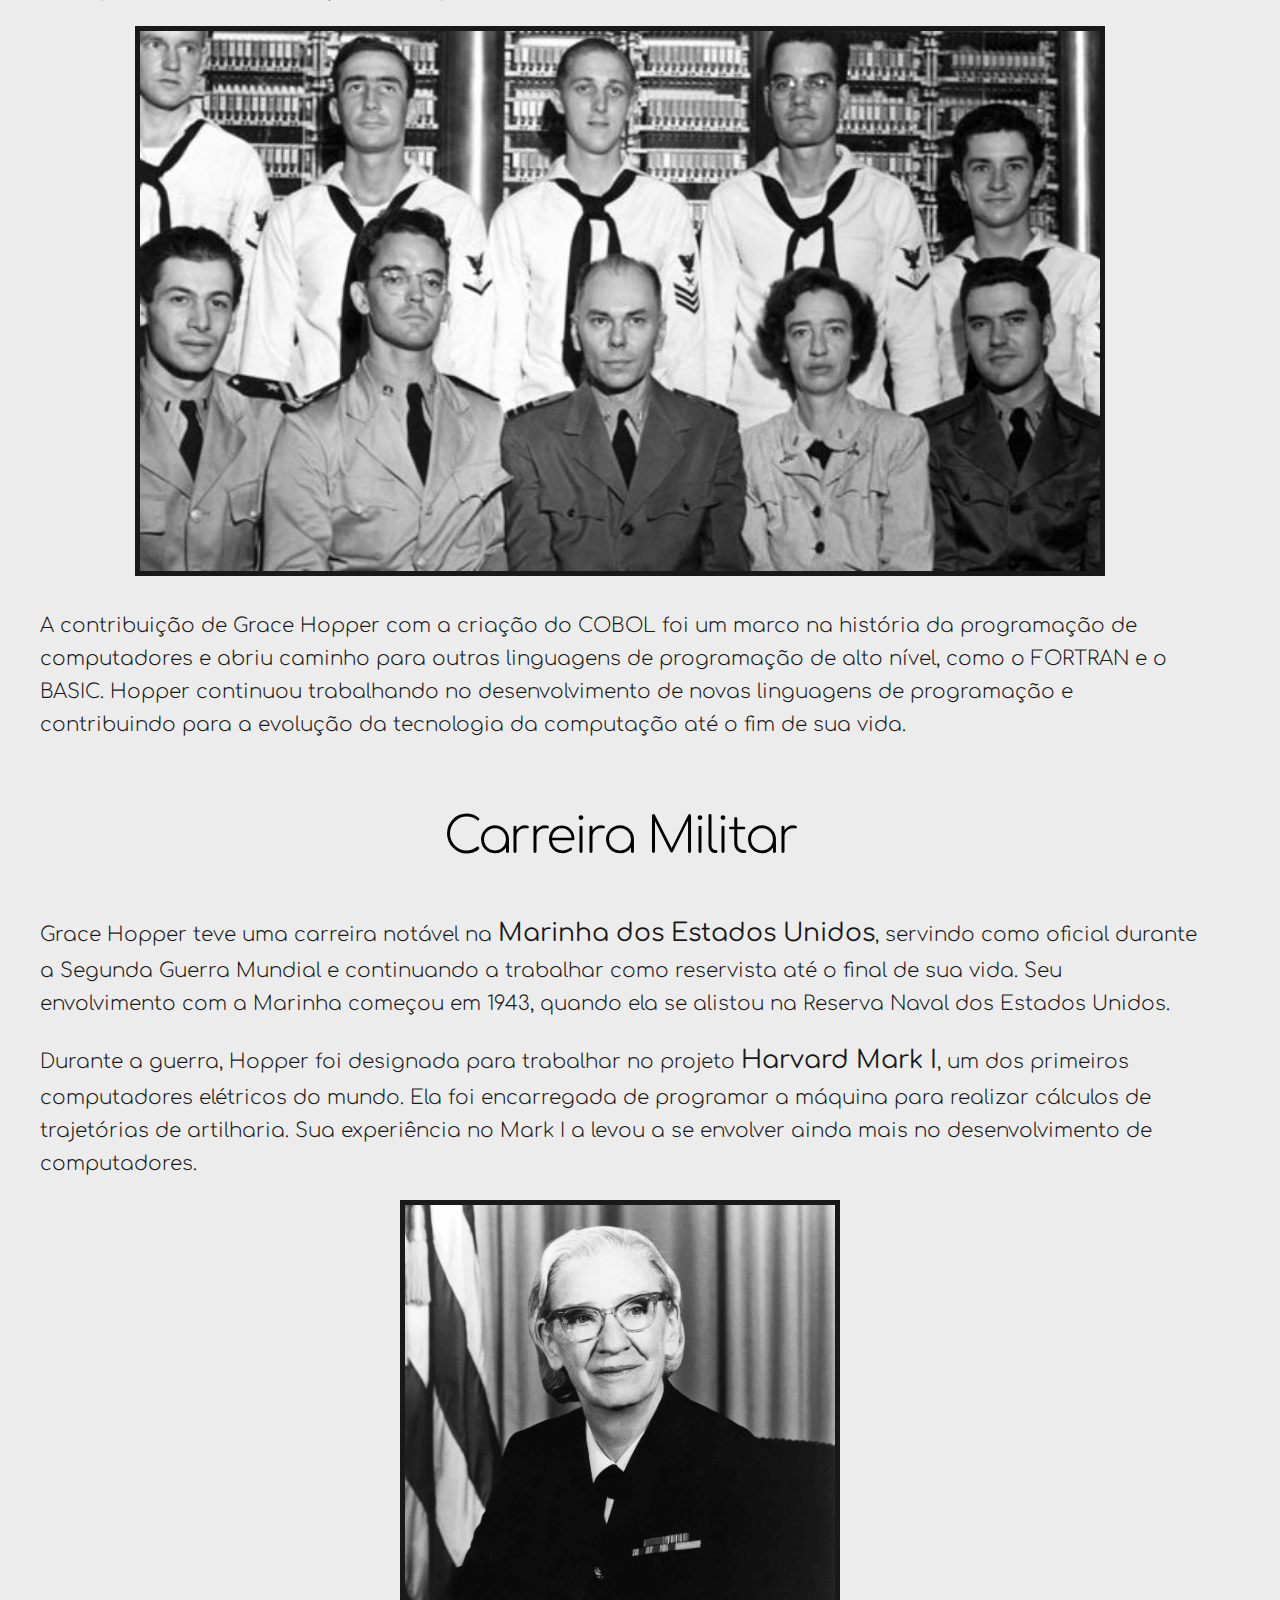
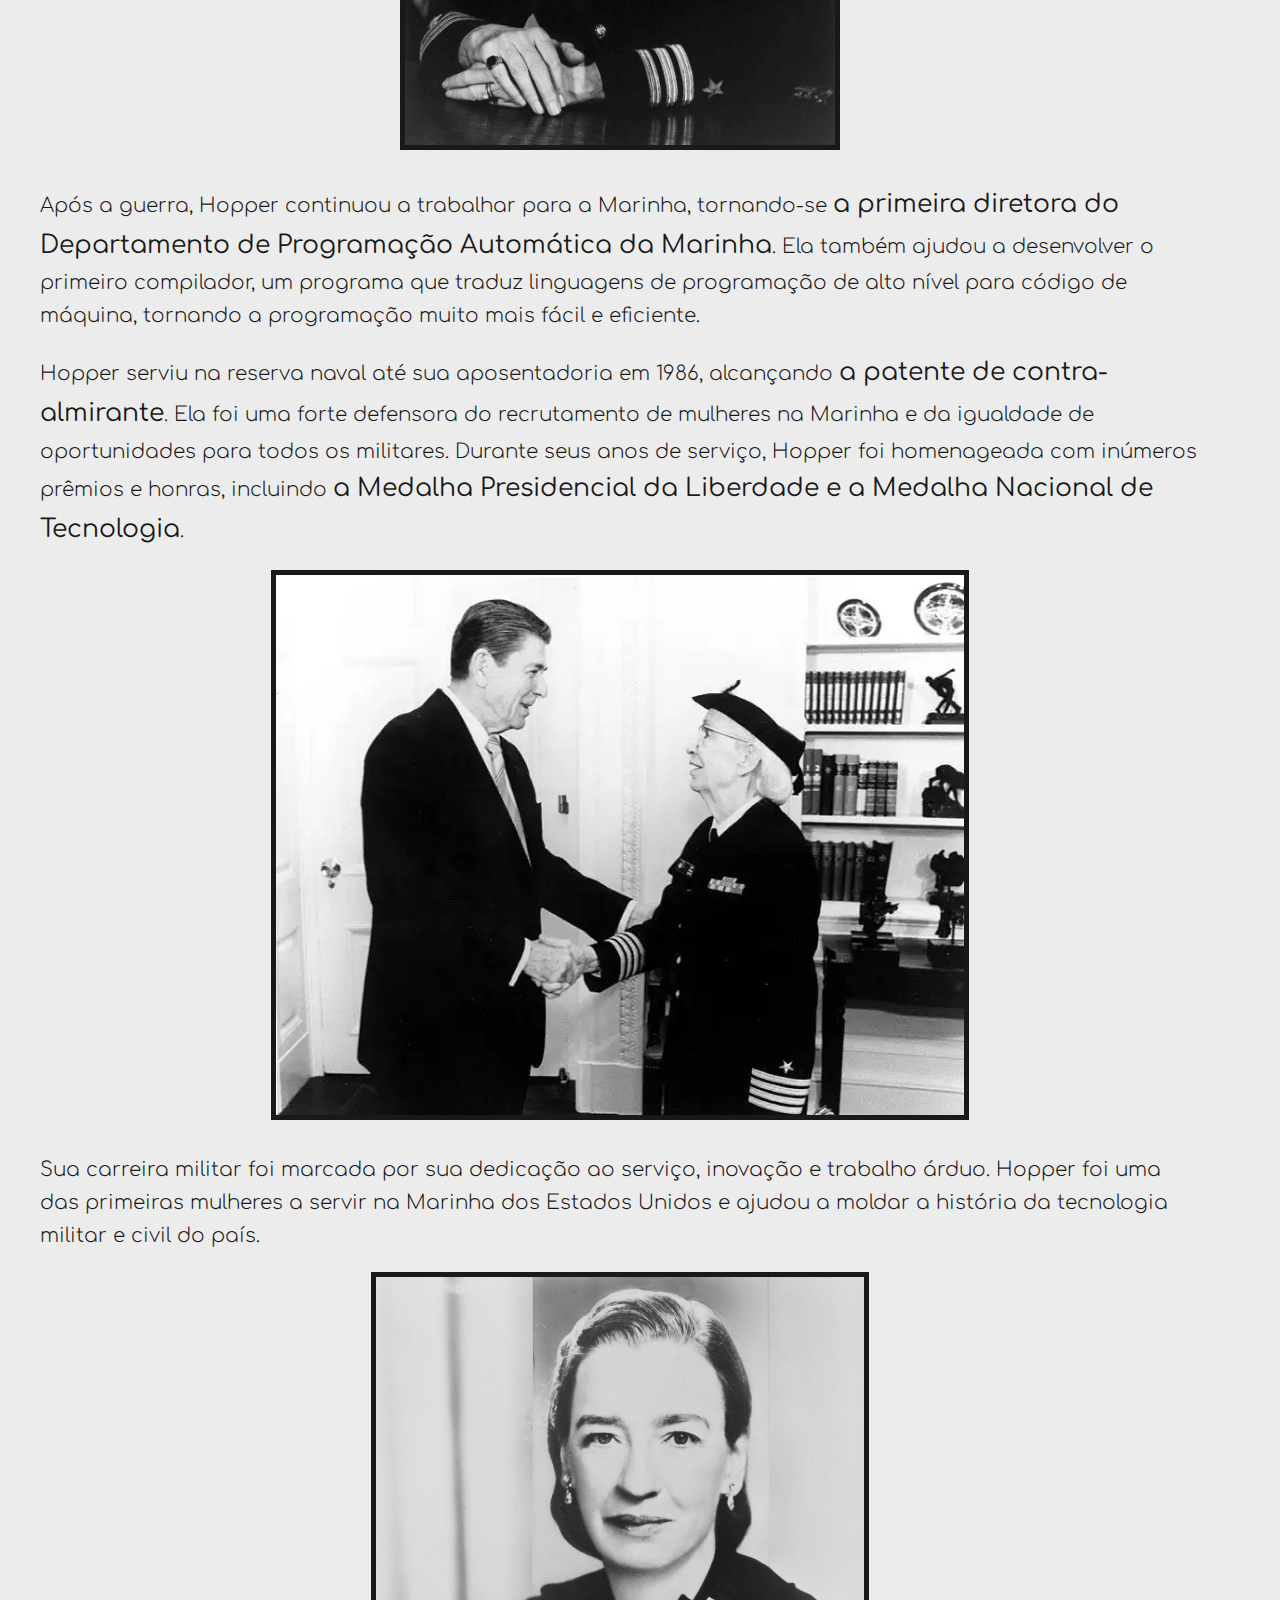
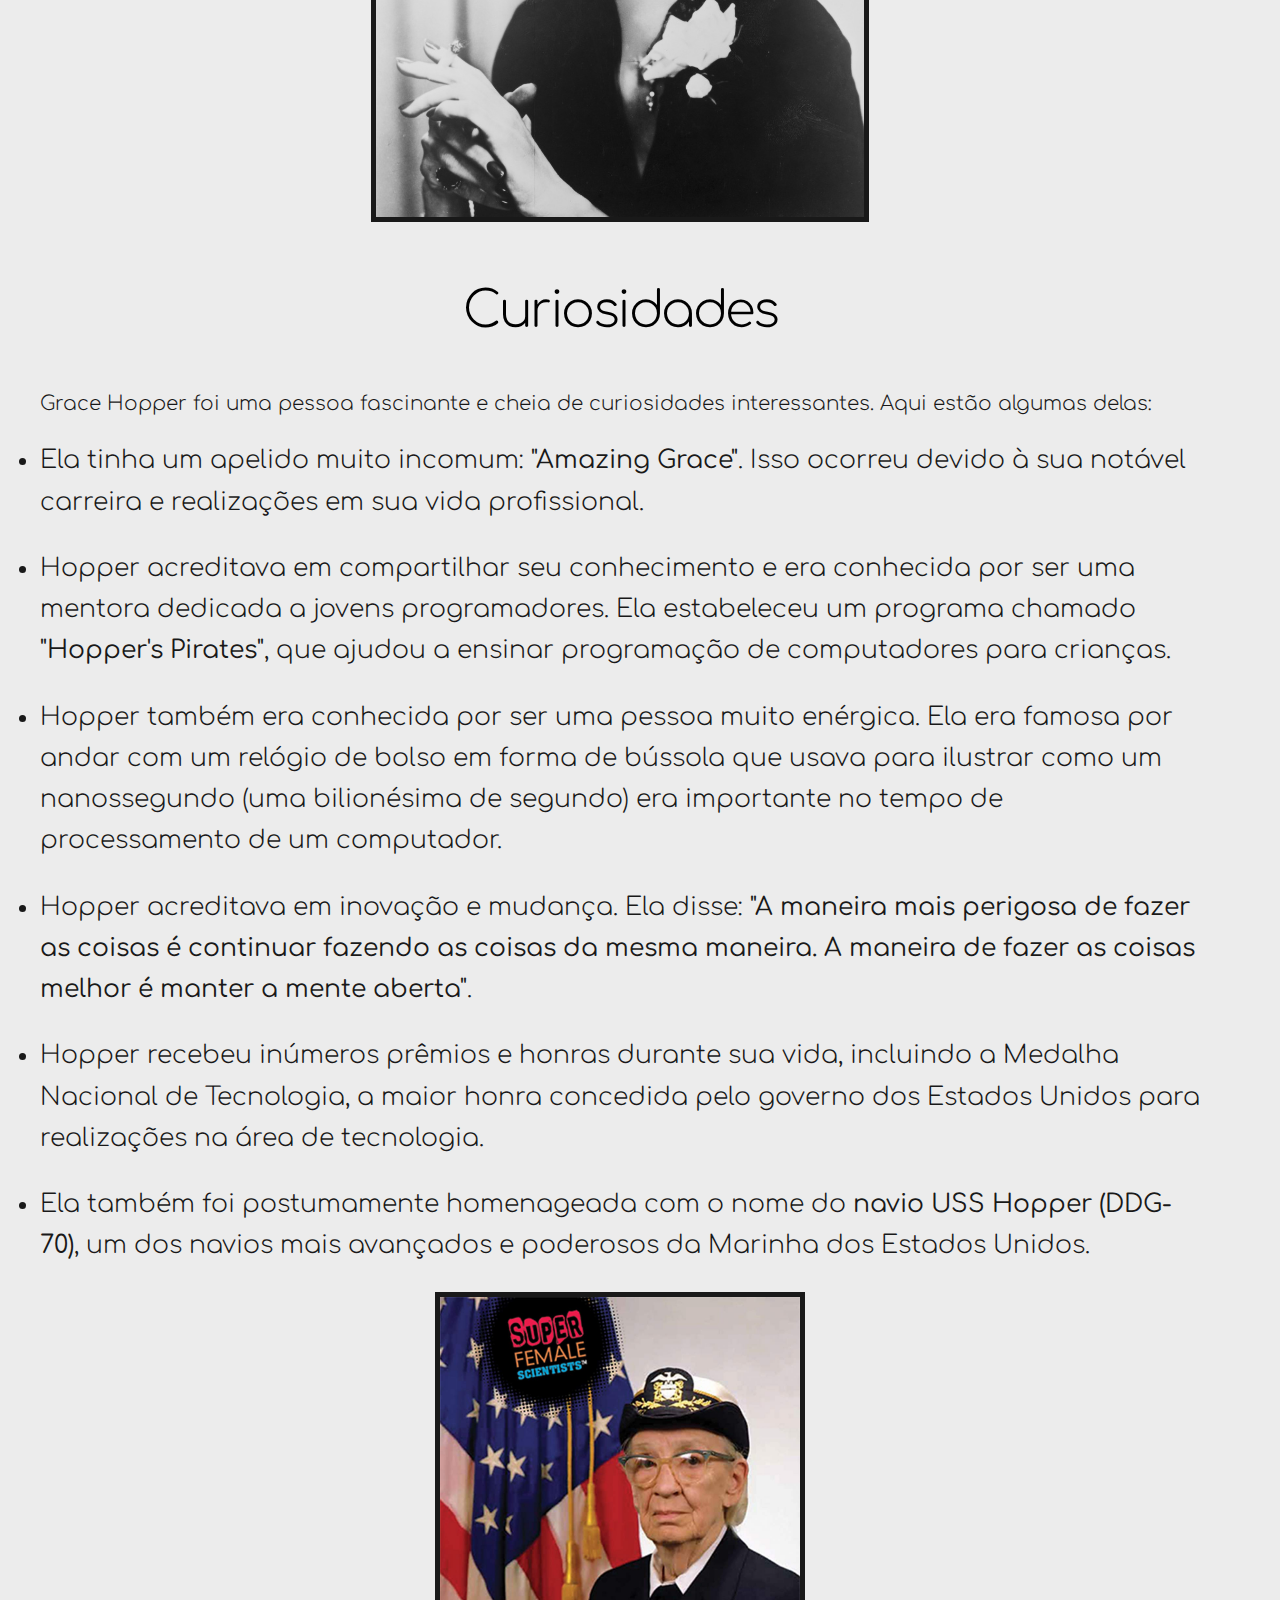
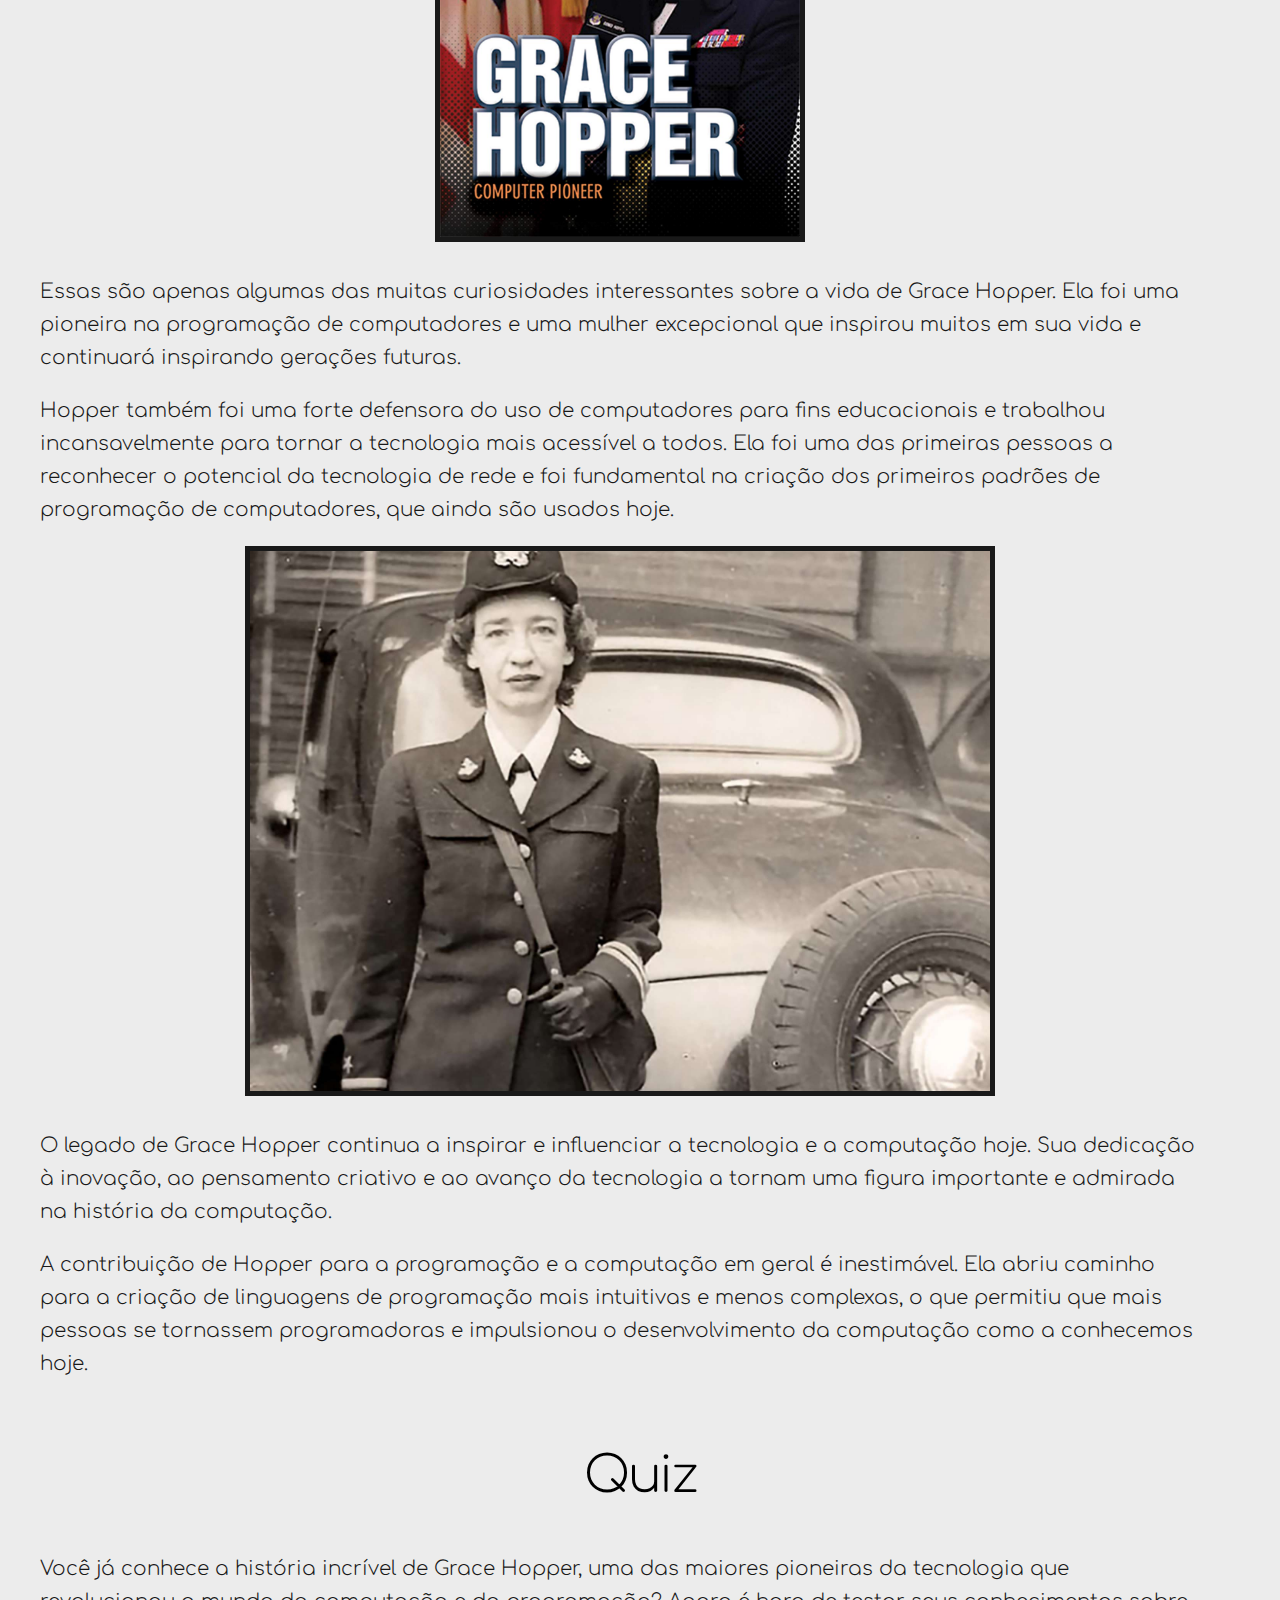
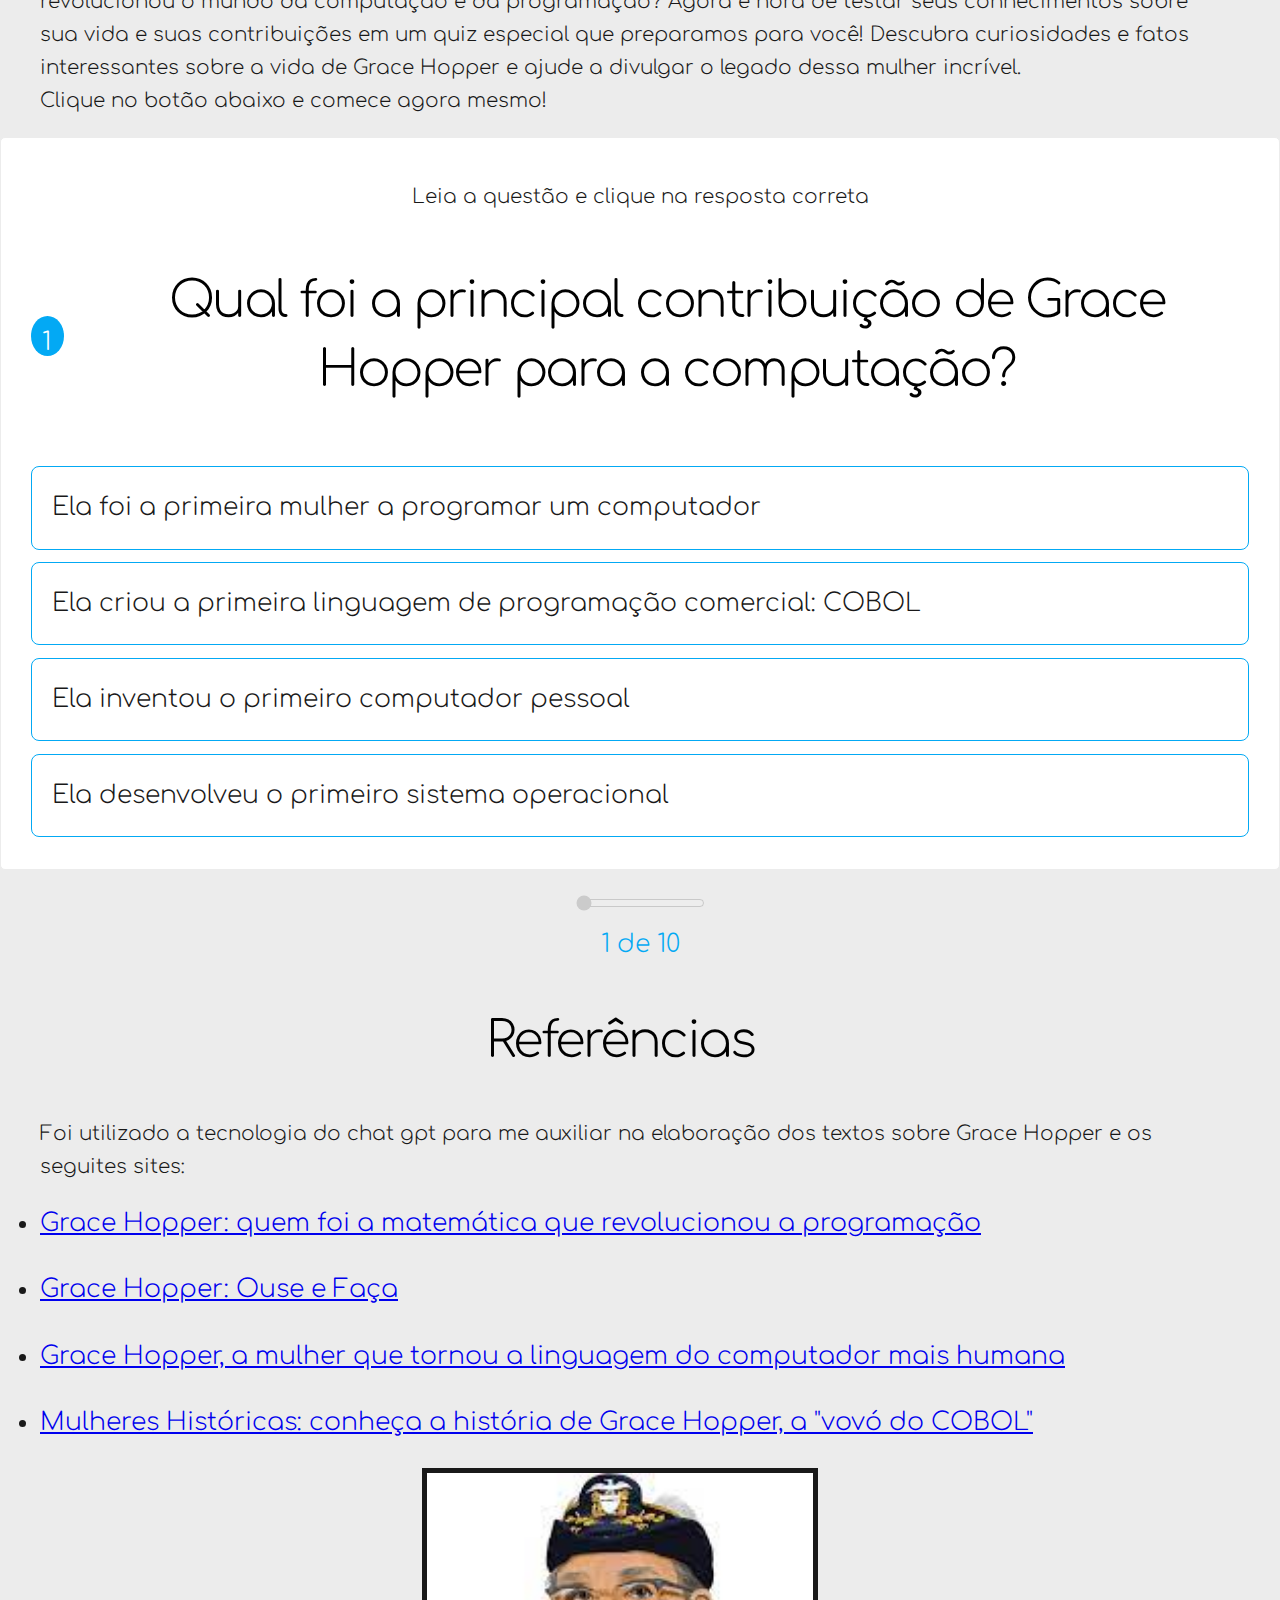
==== commit bf99f2b3: "feita alterações no layout do site" ====
--- a/index.html
+++ b/index.html
@@ -34,7 +34,7 @@
                     Grace Hopper foi uma das primeiras mulheres a trabalhar no campo da tecnologia e suas contribuições inovadoras abriram caminho para muitos avanços futuros no campo. <br>
                 </p>
                
-                <ul class="botao">
+                <ul class="botao-principal">
                     <li><a class="link-botao" href="#first"> Saiba mais</a></li>
                     
                 </ul>
@@ -220,12 +220,38 @@
                     Você já conhece a história incrível de Grace Hopper, uma das maiores pioneiras da tecnologia que revolucionou o mundo da computação e da programação? Agora é hora de testar seus conhecimentos sobre sua vida e suas contribuições em um quiz especial que preparamos para você! Descubra curiosidades e fatos interessantes sobre a vida de Grace Hopper e ajude a divulgar o legado dessa mulher incrível.<br>
                     Clique no botão abaixo e comece agora mesmo!
                 </p>
-                <ul class="botao-quiz">
-                    <a class="link-botao" href="quiz/quiz.html">Iniciar Quiz</a>
-                </ul>
-                <div class="imagem">
-                <img src="image/grace programando.jpg" alt="imagem de grace hopper sentada programando">
-                </div>
+                <section class="tela-principal">
+
+                    <section class='conteudos'>
+            
+                        
+            
+                        <article class='questoes'>
+                            <article class='centro' id='instrucoes'>
+                                Leia a questão e clique na resposta correta
+                            </article>
+                            <header class='questao'>
+                                <span id='numQuestao'></span>
+                                <h2 id='pergunta'></h2>
+                            </header>
+                            
+                            <div class='corpo'>
+                                <ol type='A' id='alternativas'>
+                                    <li id='a' value='1A' class='respostas' onClick='verificarSeAcertou(this, this)'></li>
+                                    <li id='b' value='1B' class='respostas' onClick='verificarSeAcertou(this, this)'></li>
+                                    <li id='c' value='1C' class='respostas' onClick='verificarSeAcertou(this, this)'></li>
+                                    <li id='d' value='1D' class='respostas' onClick='verificarSeAcertou(this, this)'></li>
+                                </ol>
+                            </div>
+                        </article>
+            
+                        <article id='aviso' class='centro'>
+                            <input type="range" value='1' min='1' max='10' step='1'
+                            name="progresso" id="progresso" disabled
+                            /> <br>
+                            <span id='numero'></span> de <span id='total'></span>
+                        </article>
+                    </section> 
             </div>
         </section>
 
@@ -271,8 +297,11 @@
             </span>
         </footer>
     </div>
-
-    <!--Scripts-->
+    <audio preload src="audio/positive.mp3" id='somAcerto'></audio>
+    <audio preload src="audio/negative.mp3" id='somErro'></audio>
+    <audio preload src="audio/aplausos.mp3" id='somAplausos'></audio>
+<!-- JS externo -->
+<script src="app.js"></script>
     
 </body>
 </html>--- a/style.css
+++ b/style.css
@@ -73,7 +73,7 @@
     margin: 1rem 2rem 1em 2rem
 }
 
-.botao{
+.botao-principal{
     list-style: none;
     text-decoration: none;
 }
@@ -192,18 +192,228 @@
     text-align: left;
 }
 
-.conteudo-quiz .botao{
-    display: block;
-    margin-block-start: 1em;
-    margin-block-end: 1em;
-    margin-inline-start: 0px;
-    margin-inline-end: 0px;
+:root {
+    --principal: #03a9f4;
+    --secundaria: #0d47a1;
+    --azul-escuro: #0d47a1;
+    --cinza-escuro: #222;
+    --branco: #fff;
+    --verde: #4caf50;
+    --vermelho: #f44336;
+}
+
+* {
+    margin: 0;
+    padding: 0;
+    box-sizing: border-box;
+    font-family: 'Comfortaa', sans-serif;
+    font-size: 1.25rem;
+}
+
+body {
+    width: 100vw;
+    height: 100vh;
+    background: #ececec;
+    color: #191919;
+    overflow-x: hidden;
+}
+
+main {
+    width: 100%;
+    height: 100vh;
+}
+
+section {
+    width: 100vw;
+
+    display: flex;
+    flex-direction: column;
+    justify-content: center;
+    align-items: center;
+}
+
+h1 {
+    text-align: center;
+    font-size: 1.75rem;
+    margin: 0.5rem 0 0 0;
+}
+
+/* classe para centralizar textos, paragrafos */
+.centro {
+    text-align: center;
+}
+
+/* div class questao com numero da questao e pergunta */
+.questao {
+    display: flex;
+    align-items: center;
+    justify-content: space-between;
+    margin-bottom: 1rem;
+}
+
+#numQuestao {
+    text-align: center;
+    width: 2rem;
+    height: 2rem;
+    display: block;
+    background: var(--principal);
+    color: #fff;
+    padding: 6px 10px 4px 8px;
+    border-radius: 50%;
+}
+
+#pergunta {
+    margin-left: 1rem;
+}
+
+.imagemDaQuestao {
+    display: flex;
+    justify-content: center;
+    align-items: center;
+}
+
+/* article que acomoda a questao completa */
+.questoes {
+    user-select: none;
+    background: #fff;
+
+    padding: 1.5rem 1.5rem 1rem 1.5rem;
+    border: 1px solid #ececec;
+    border-radius: 5px;
+    margin-bottom: 0.625rem;
+}
+
+.questoes ol li {
+    border: 1px solid var(--principal);
+    display: block;
+    margin-bottom: 0.625rem;
+    padding: 1rem;
+    border-radius: 8px;
+}
+
+.questoes ol li:hover {
+    background: var(--principal);
+    cursor: pointer;
+}
+
+.bloqueado {
+    display: none;
+}
+
+.bloqueado li:hover {
+    display: none;
+}
+
+#instrucoes {
     font-size: 1rem;
-    margin: 1rem 2rem 1em 2rem;
-    text-align: center;
-    padding-right: 2rem;
+    color: #191919;
+    padding: 0.625rem;
+    border-radius: 8px;
+
+    display: flex;
+    justify-content: center;
+}
+
+#aviso {
+    color: var(--principal);
+}
+
+#autoria {
+    margin-top: 0.625rem;
+    font-size: 0.75rem;
+}
+
+/* ANIMACAO */
+
+/* Animar o input */
+@keyframes piscar {
+    0% {
+        filter: drop-shadow(0 0 15px var(--principal));
+        -webkit-filter: drop-shadow(0 0 15px var(--principal));
+        -moz-filter: drop-shadow(0 0 15px var(--principal));
+        -o-filter: drop-shadow(0 0 15px var(--principal));
+        -ms-filter: drop-shadow(0 0 15px var(--principal));
+    }
+    100% {
+    }
+}
+
+.animar {
+    animation: piscar .75s infinite alternate;
+}
+
+.aparecer {
+    animation: aparecer .5s infinite alternate;
+}
+
+@keyframes aparecer {
+    0% {
+        opacity: 0;
+    }
+    50% {
+        opacity: 0.5;
+    }
+    100% {
+        opacity: 1;
+    }
+}
+
+.acertou {
+    background: var(--verde);
+    animation: aparecer 0.1s infinite alternate;
+}
+
+.errou {
+    background: var(--vermelho);
+    animation: aparecer 0.1s infinite alternate;
+}
+
+.placar {
+    padding: 1rem;
+    border-radius: 8px;
+    background:#03a9f4;
+    font-size: 2rem;
+}
+
+.botao{
+    margin: 2rem 0 2rem 0rem;
+    min-width: 14em;
+    font-size: 0.8rem;
+    height: 4em;
+    line-height: 4em;
+    border-radius: 4em;
+    padding: 0 3em;
+    background-color: transparent;
+    box-shadow: inset 0 0 0 1px rgba(0, 0, 0, 0.2);
+    color: #000000 !important;
+    border: 0;
+    cursor: pointer;
+    display: block;
+    font-weight: 400;
+    letter-spacing: 0.125em;
+    text-align: left;
     text-decoration: none;
-}
+    text-transform: uppercase;
+    white-space: nowrap;
+    max-width: 20rem;
+    text-overflow: ellipsis;
+    overflow: hidden;
+    transition: background-color 0.2s ease-in-out, box-shadow 0.2s ease-in-out, color 0.2s ease-in-out;  
+}
+
+.botao:hover{
+    box-shadow: inset 0 0 0 1px #47D3E5;
+    color: #47D3E5 !important;
+    border-radius: 4em solid #47d3e5; 
+}
+
+.botao:active{
+    background-color: rgba(71, 211, 229, 0.2);
+    box-shadow: inset 0 0 0 1px #47D3E5;
+    color: #47D3E5 !important;  
+}
+
+
 
 .footer {
     width: 100%;
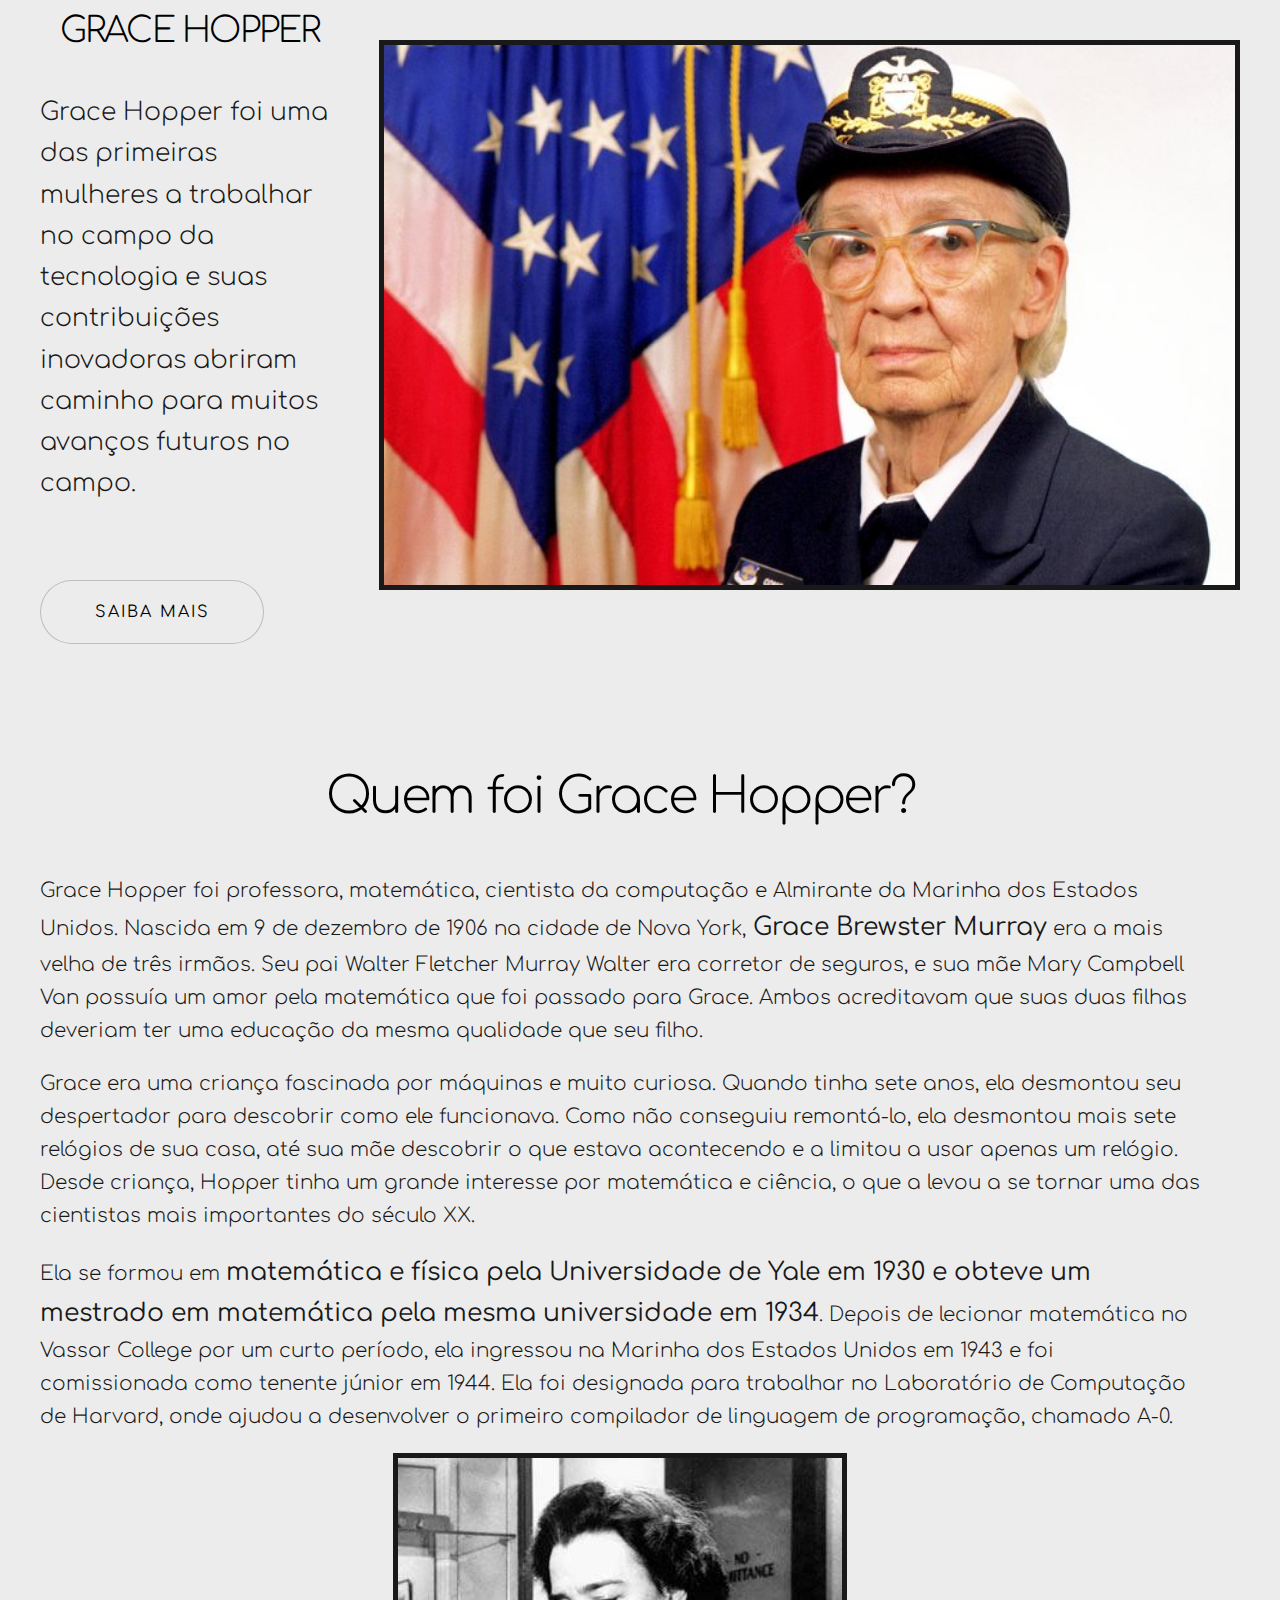
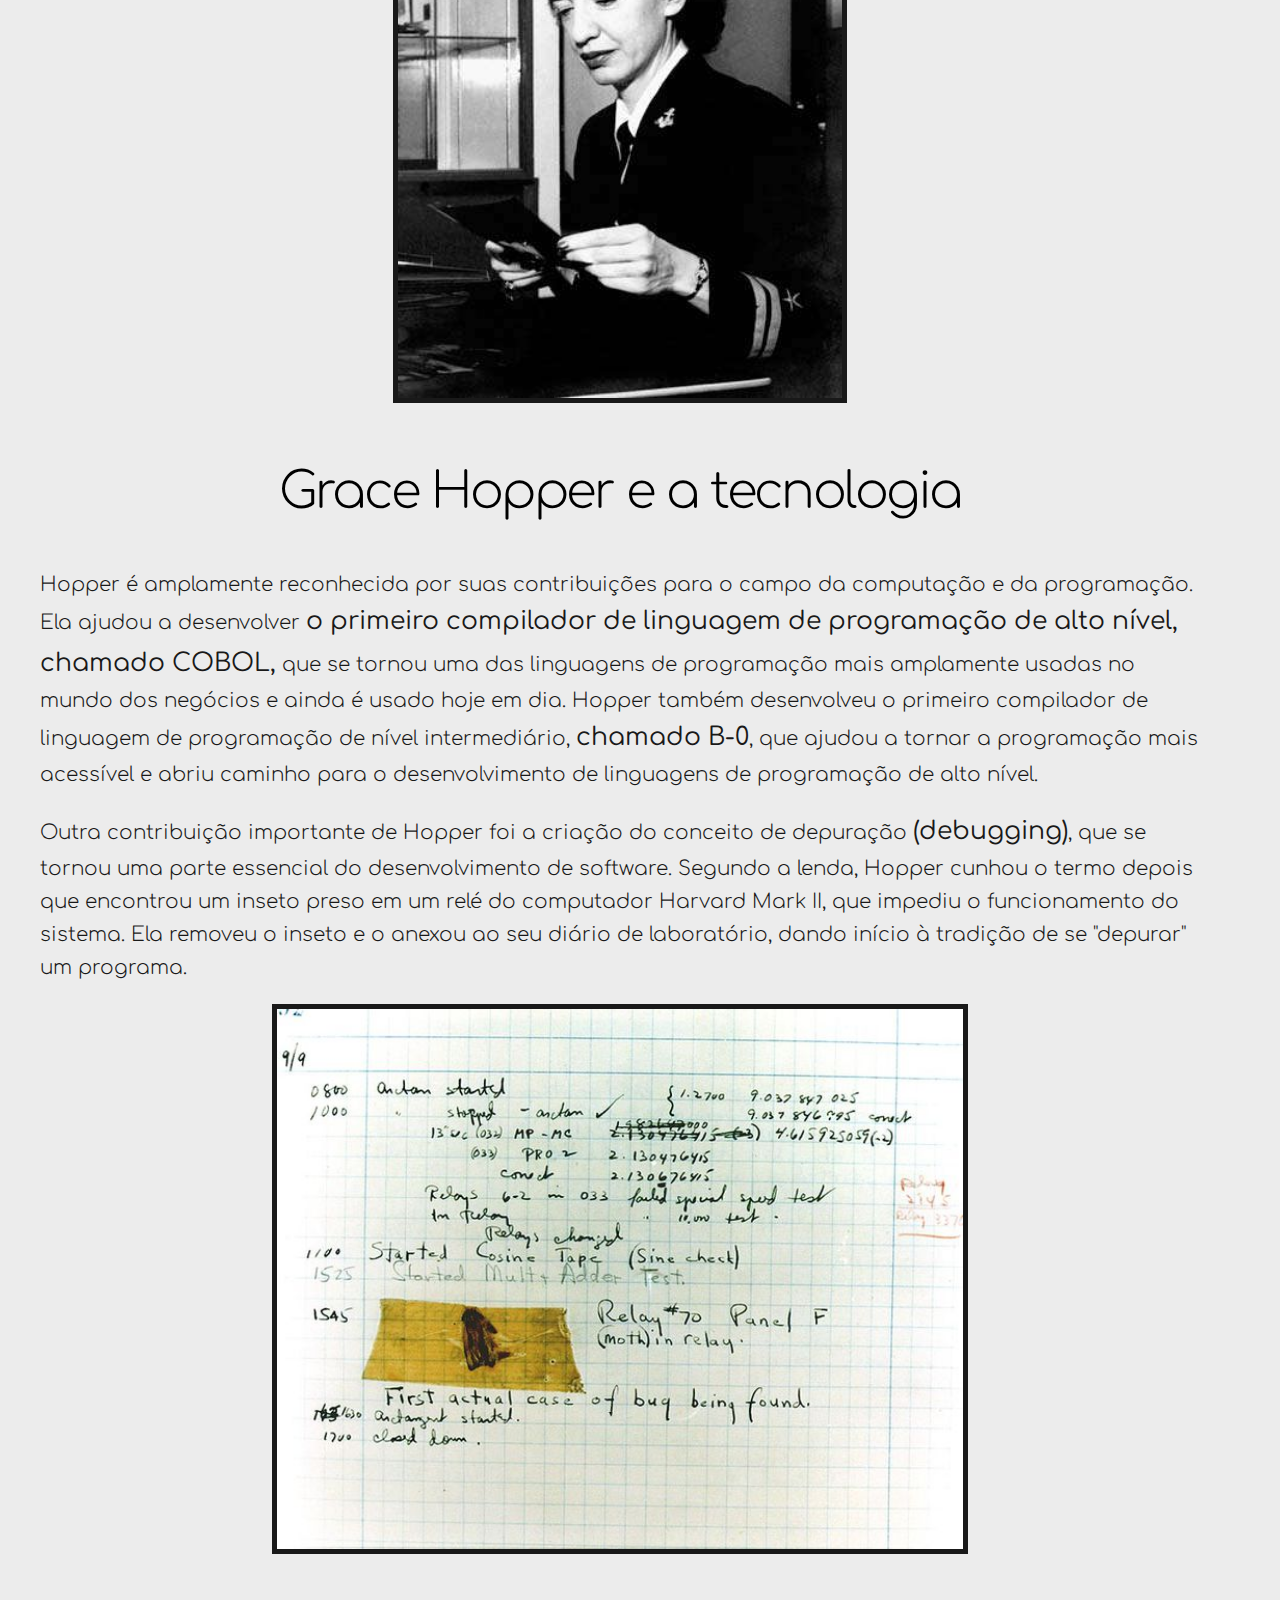
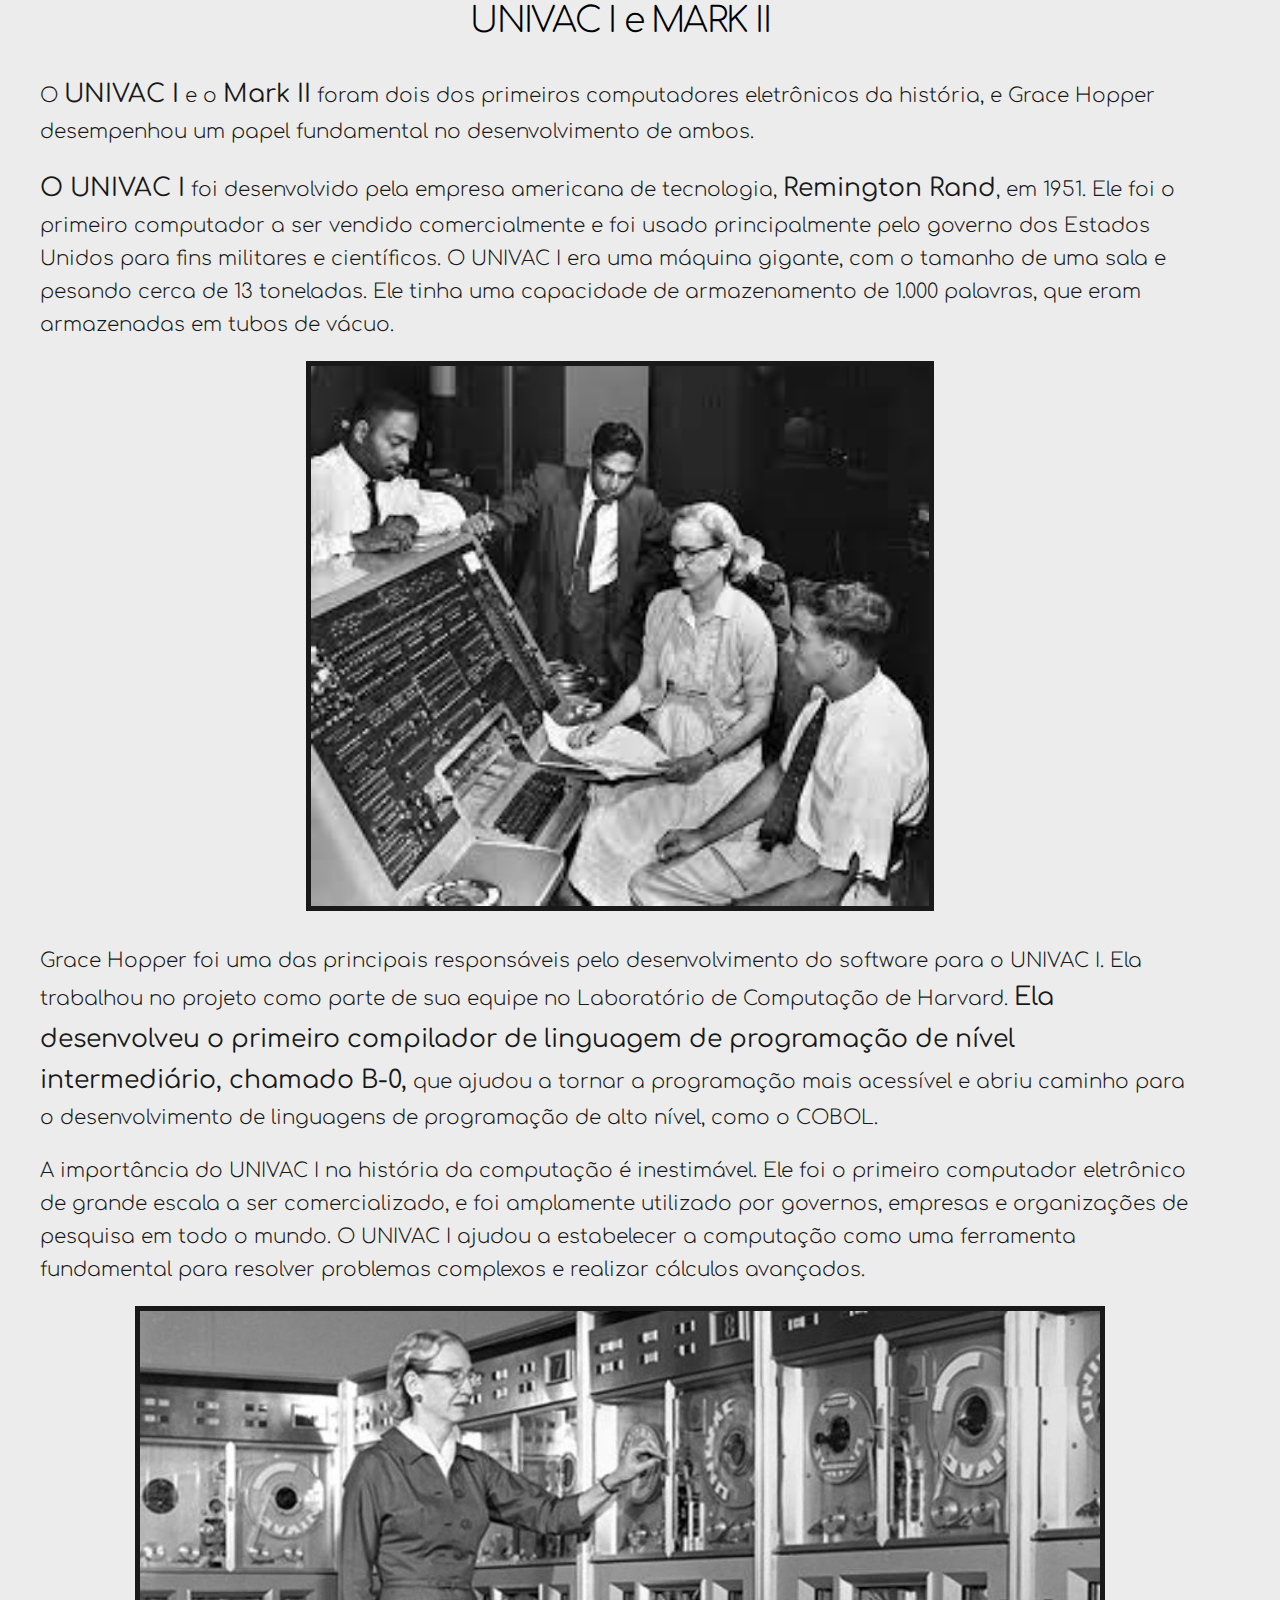
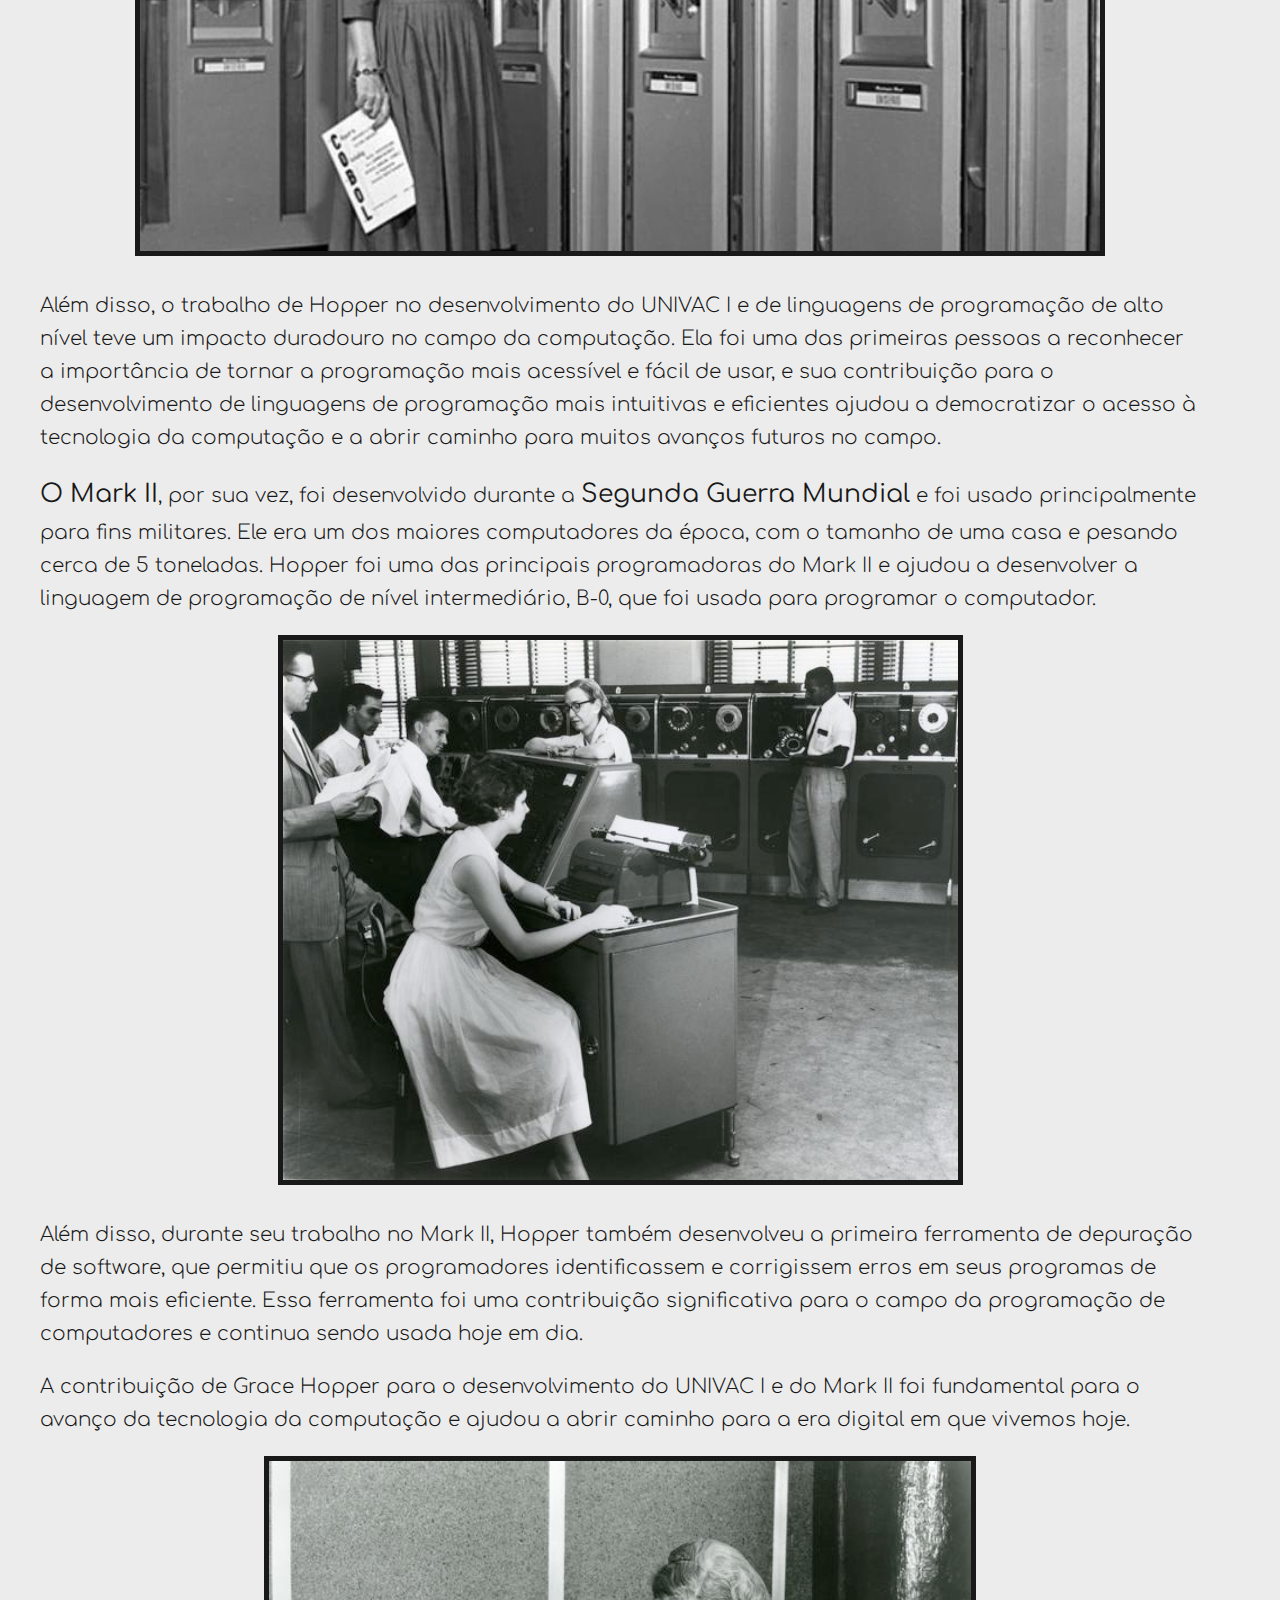
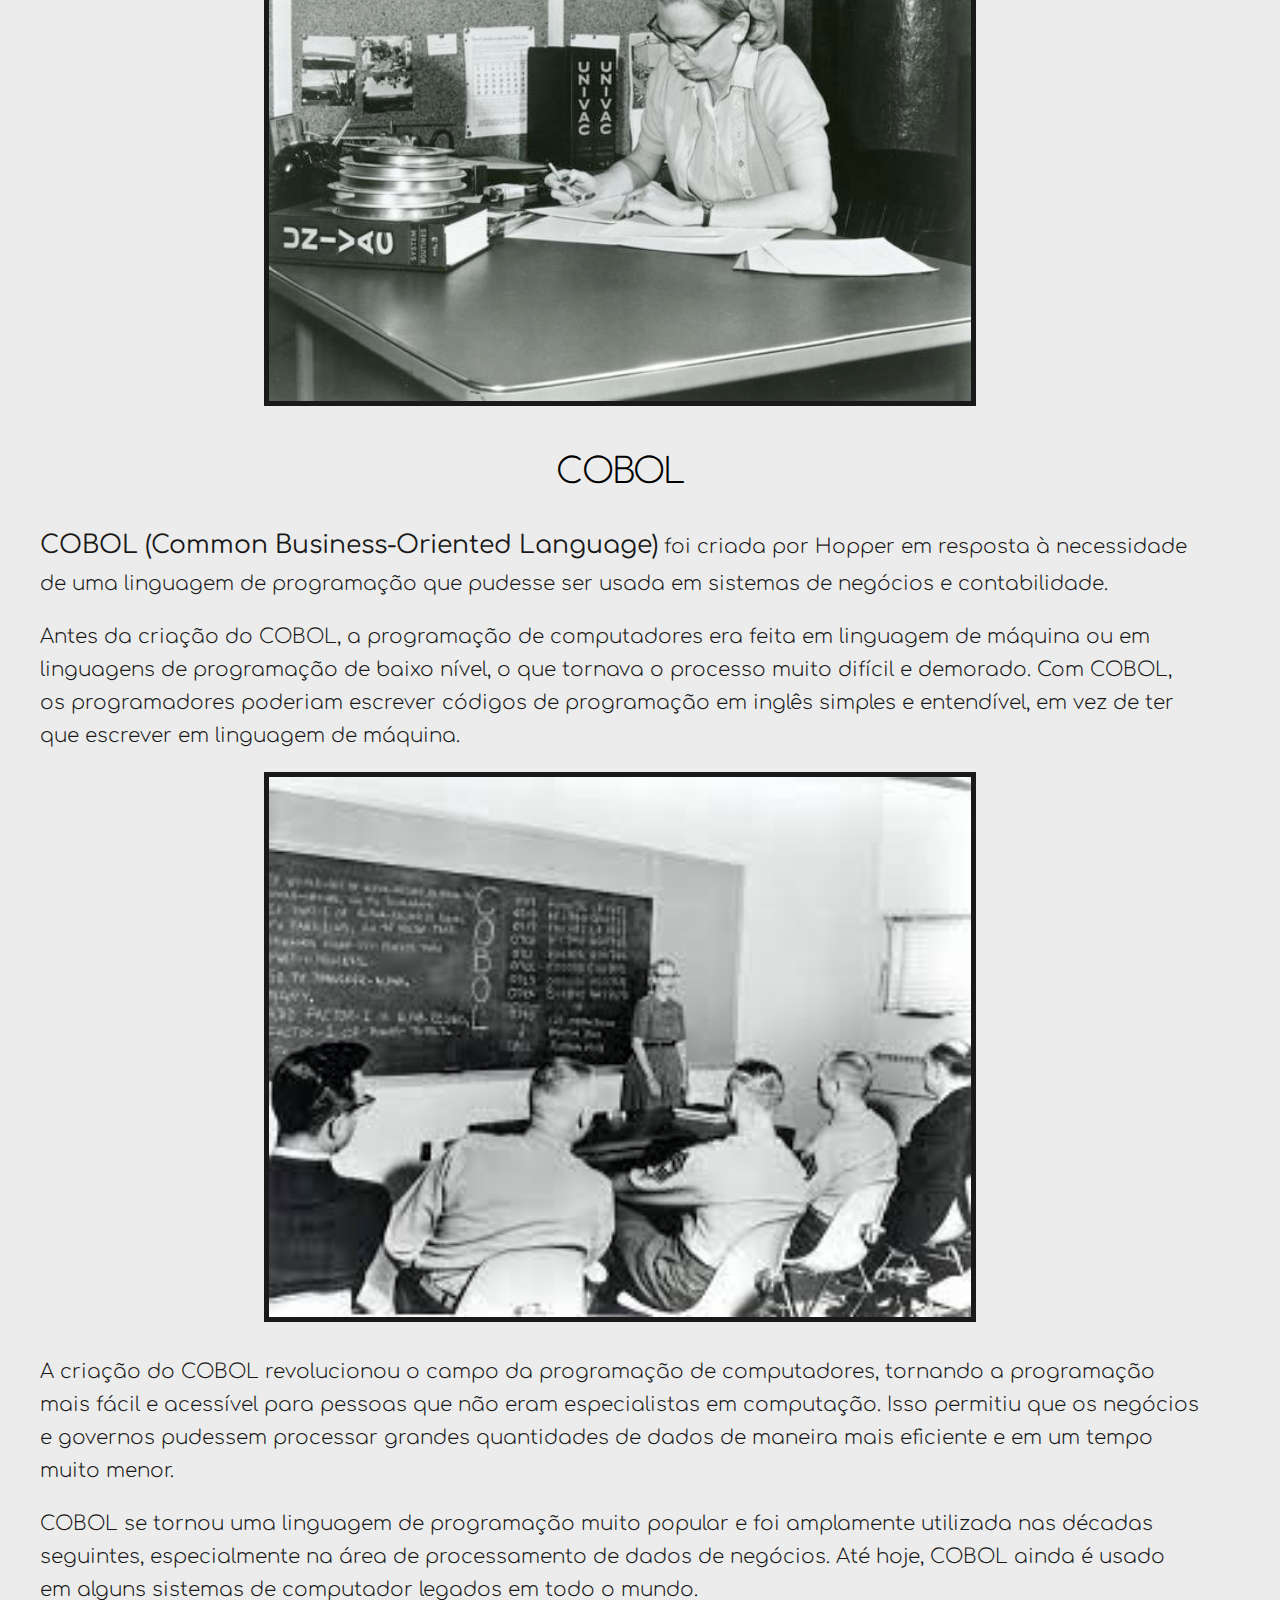
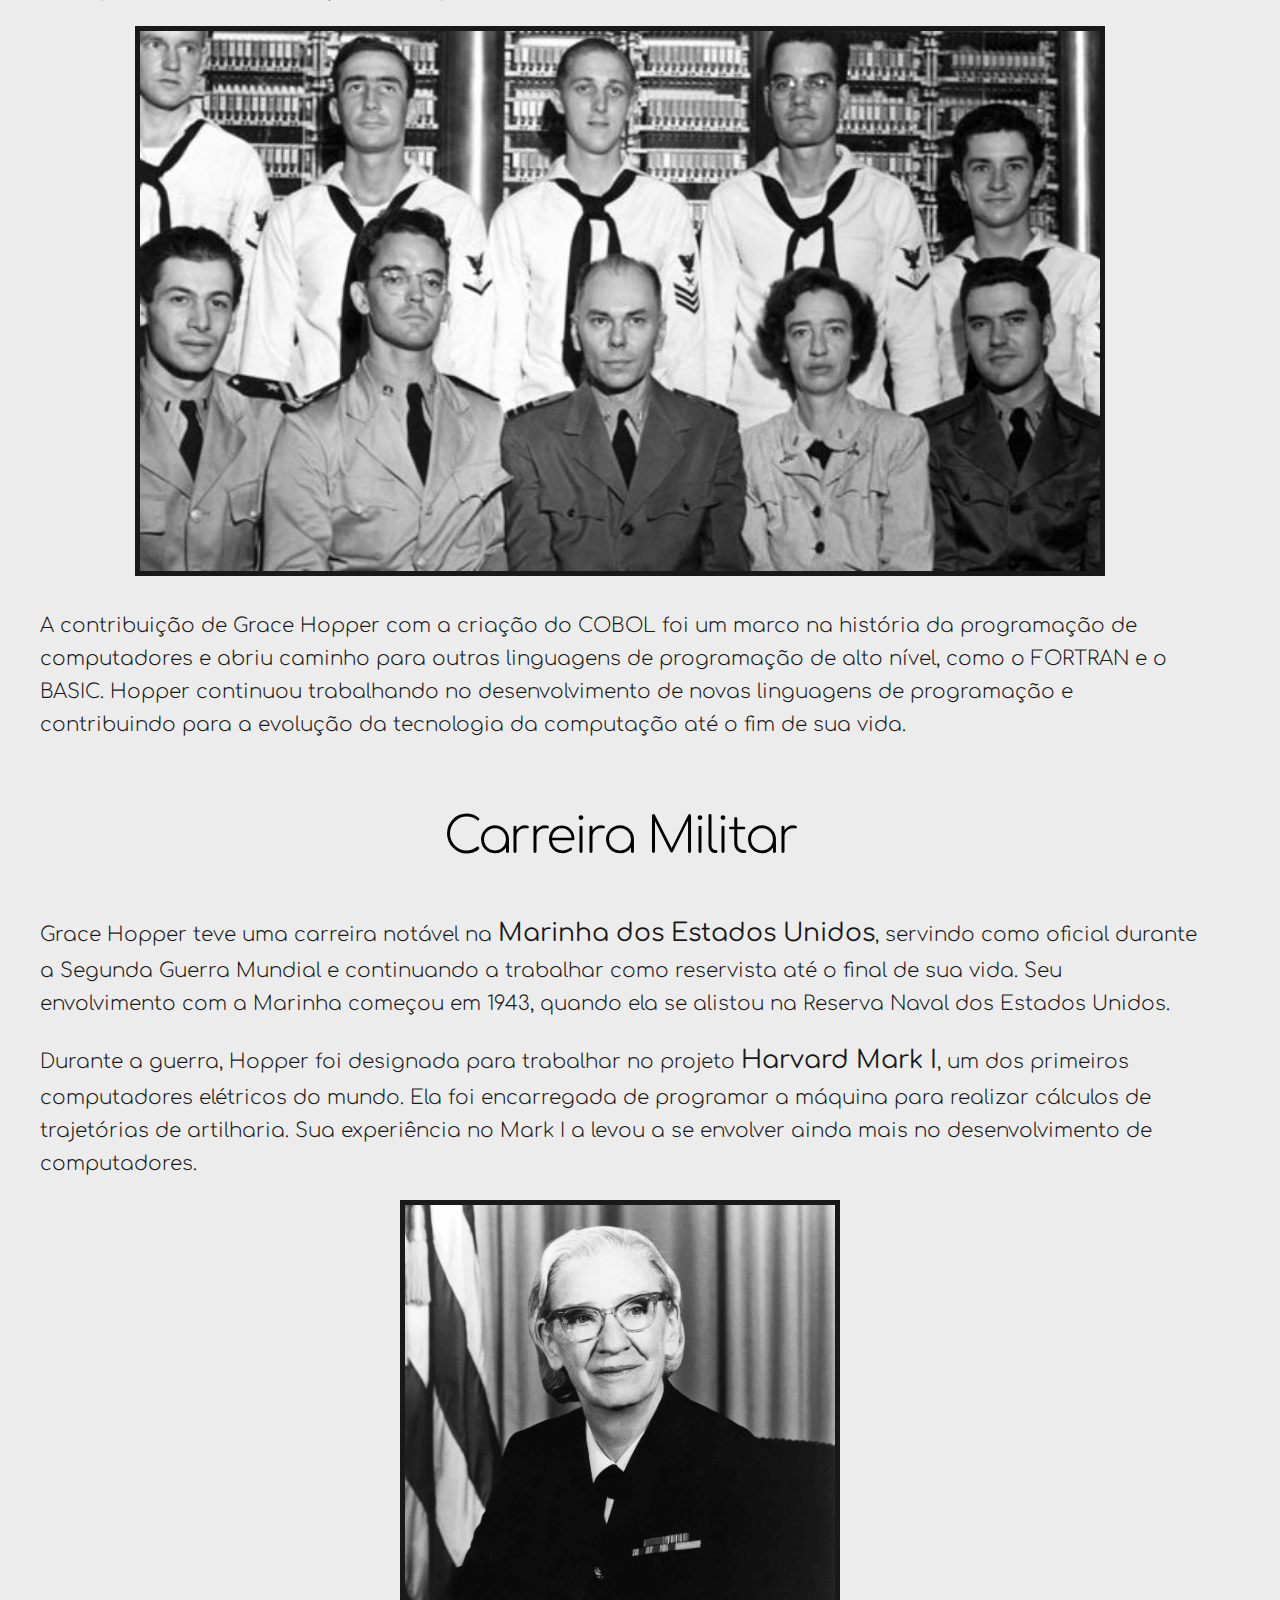
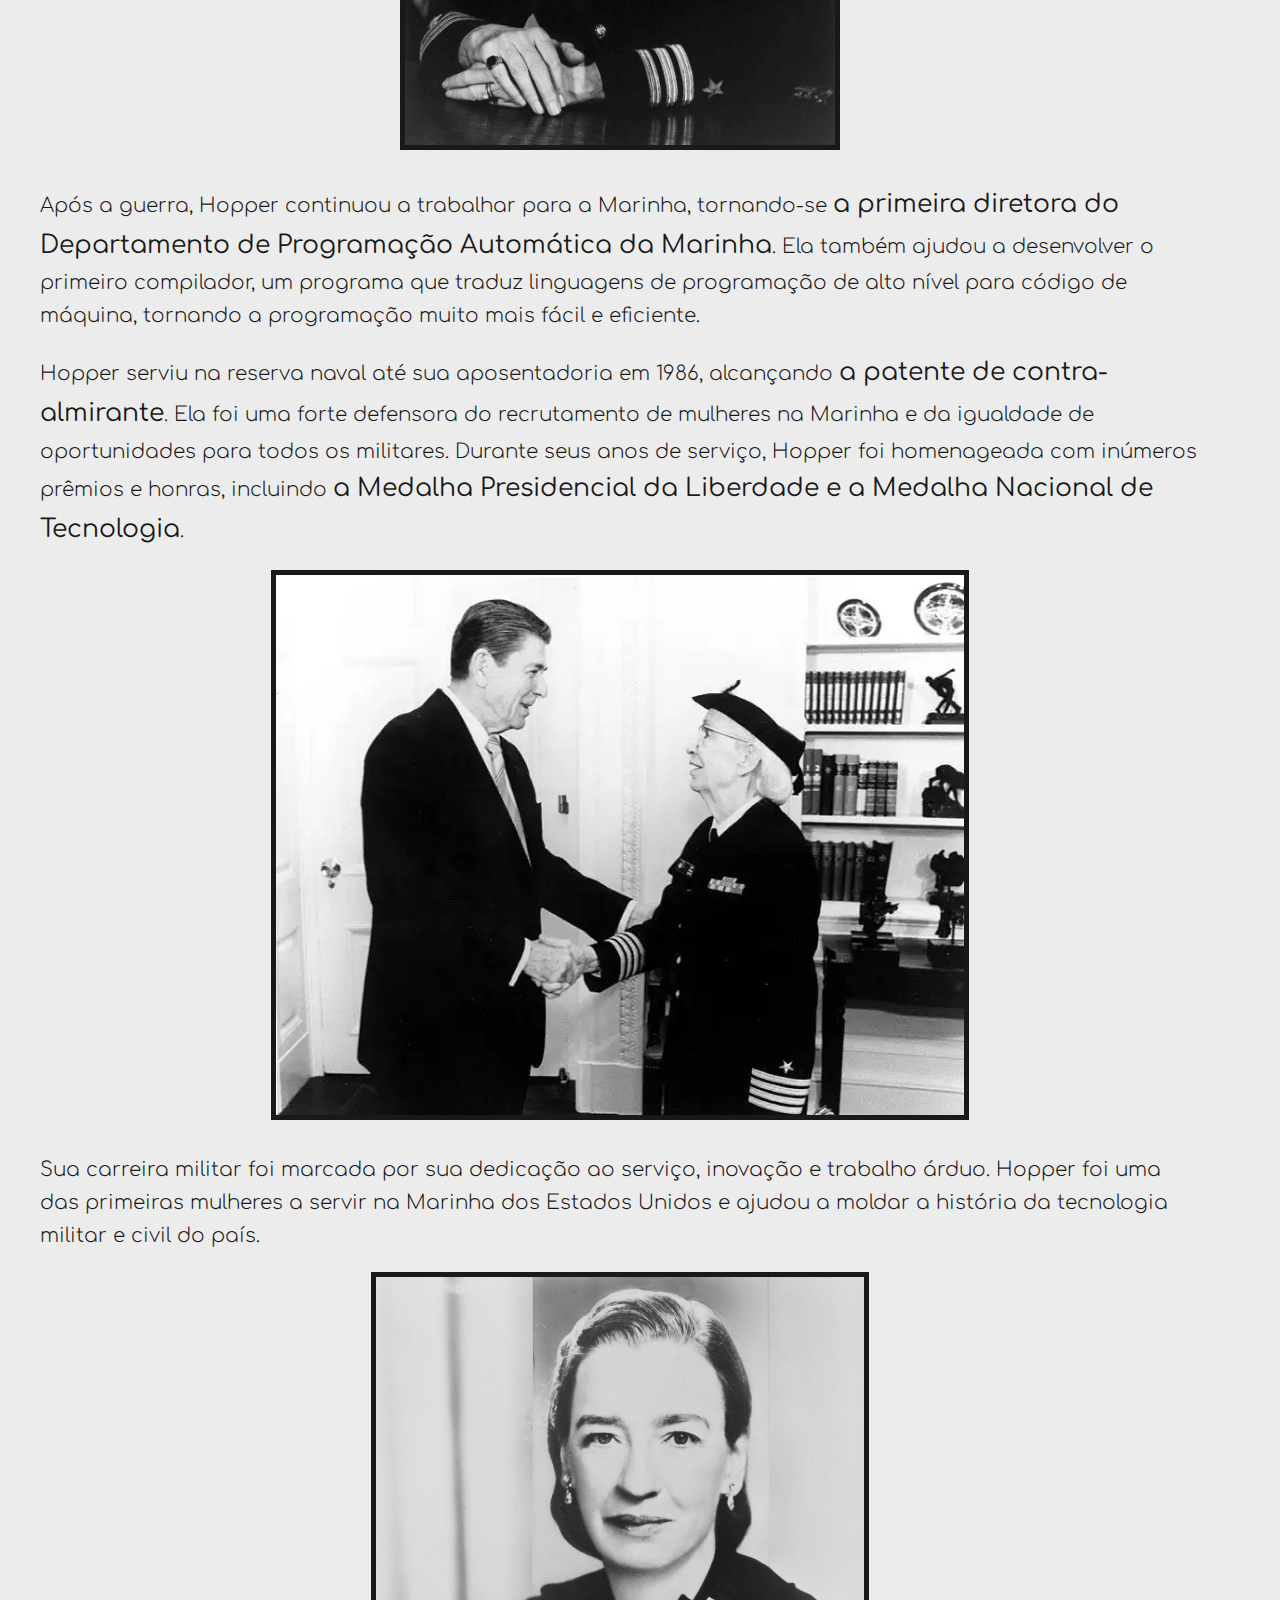
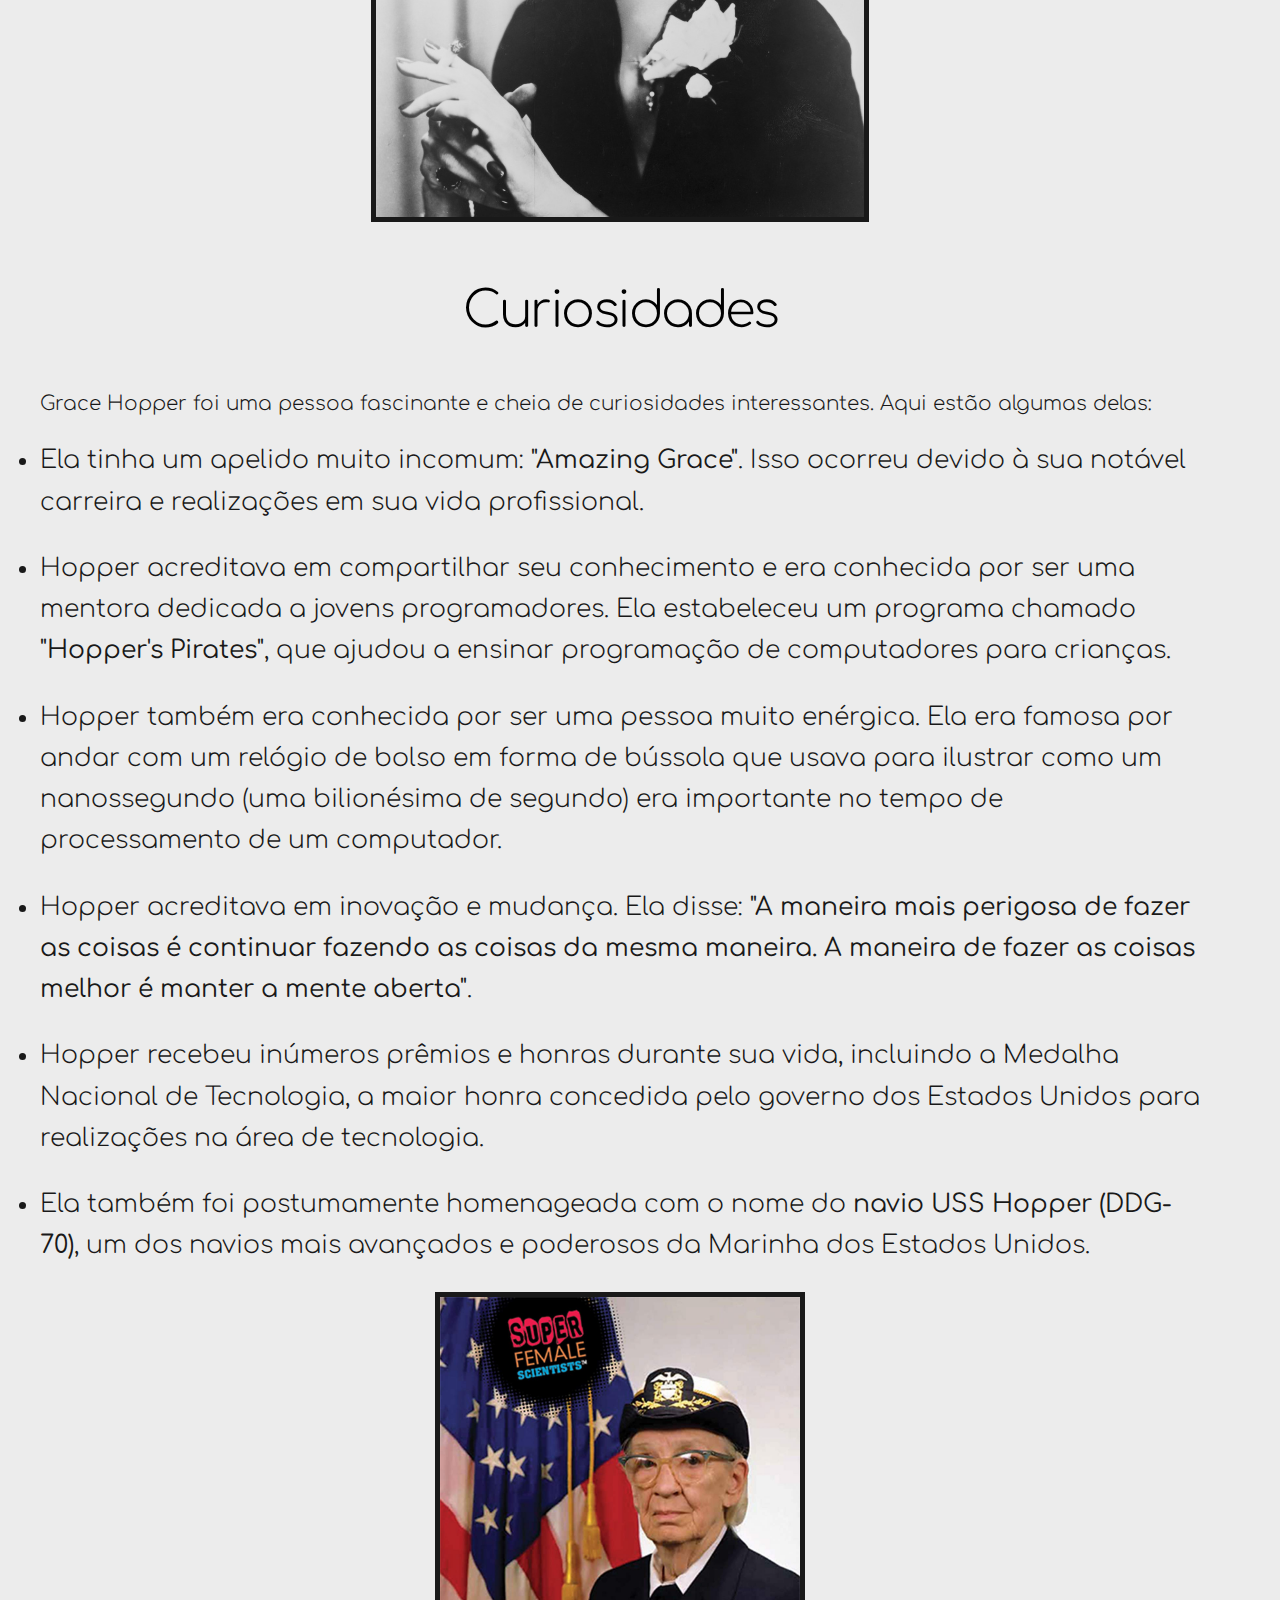
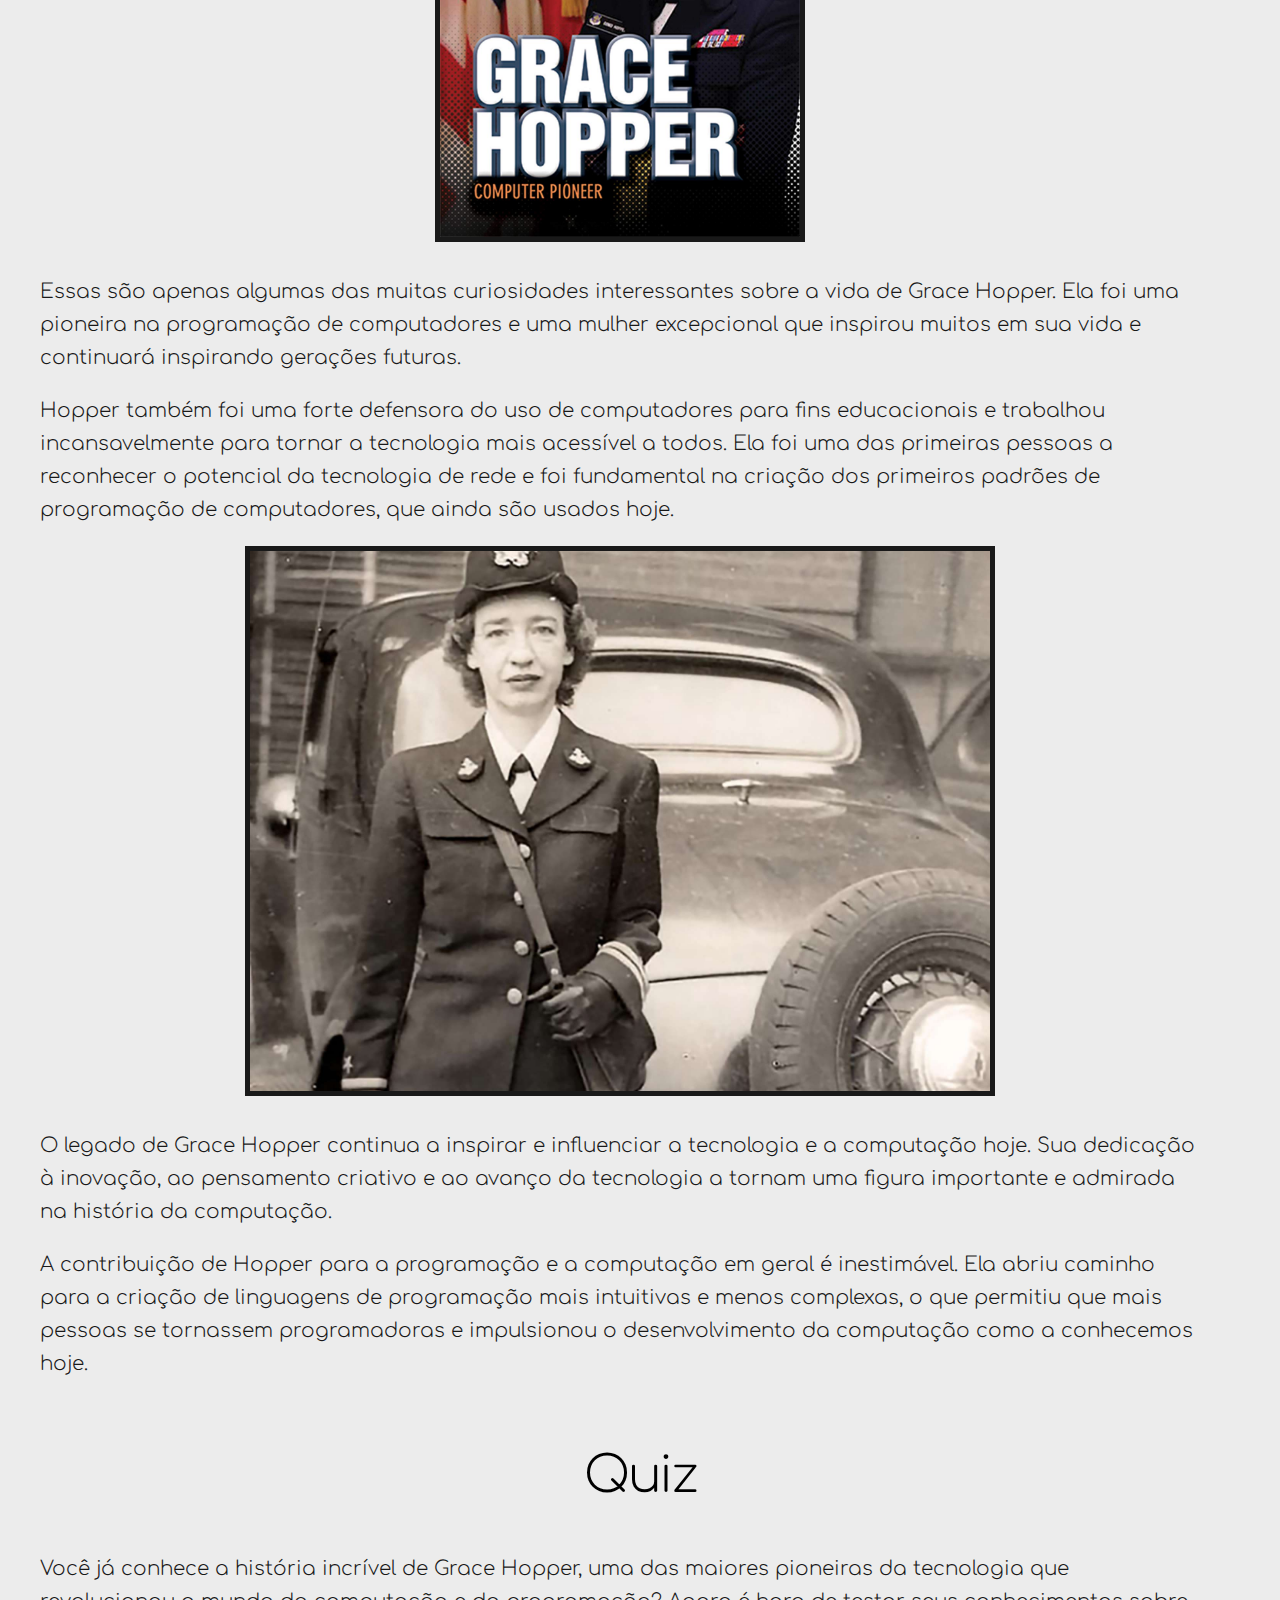
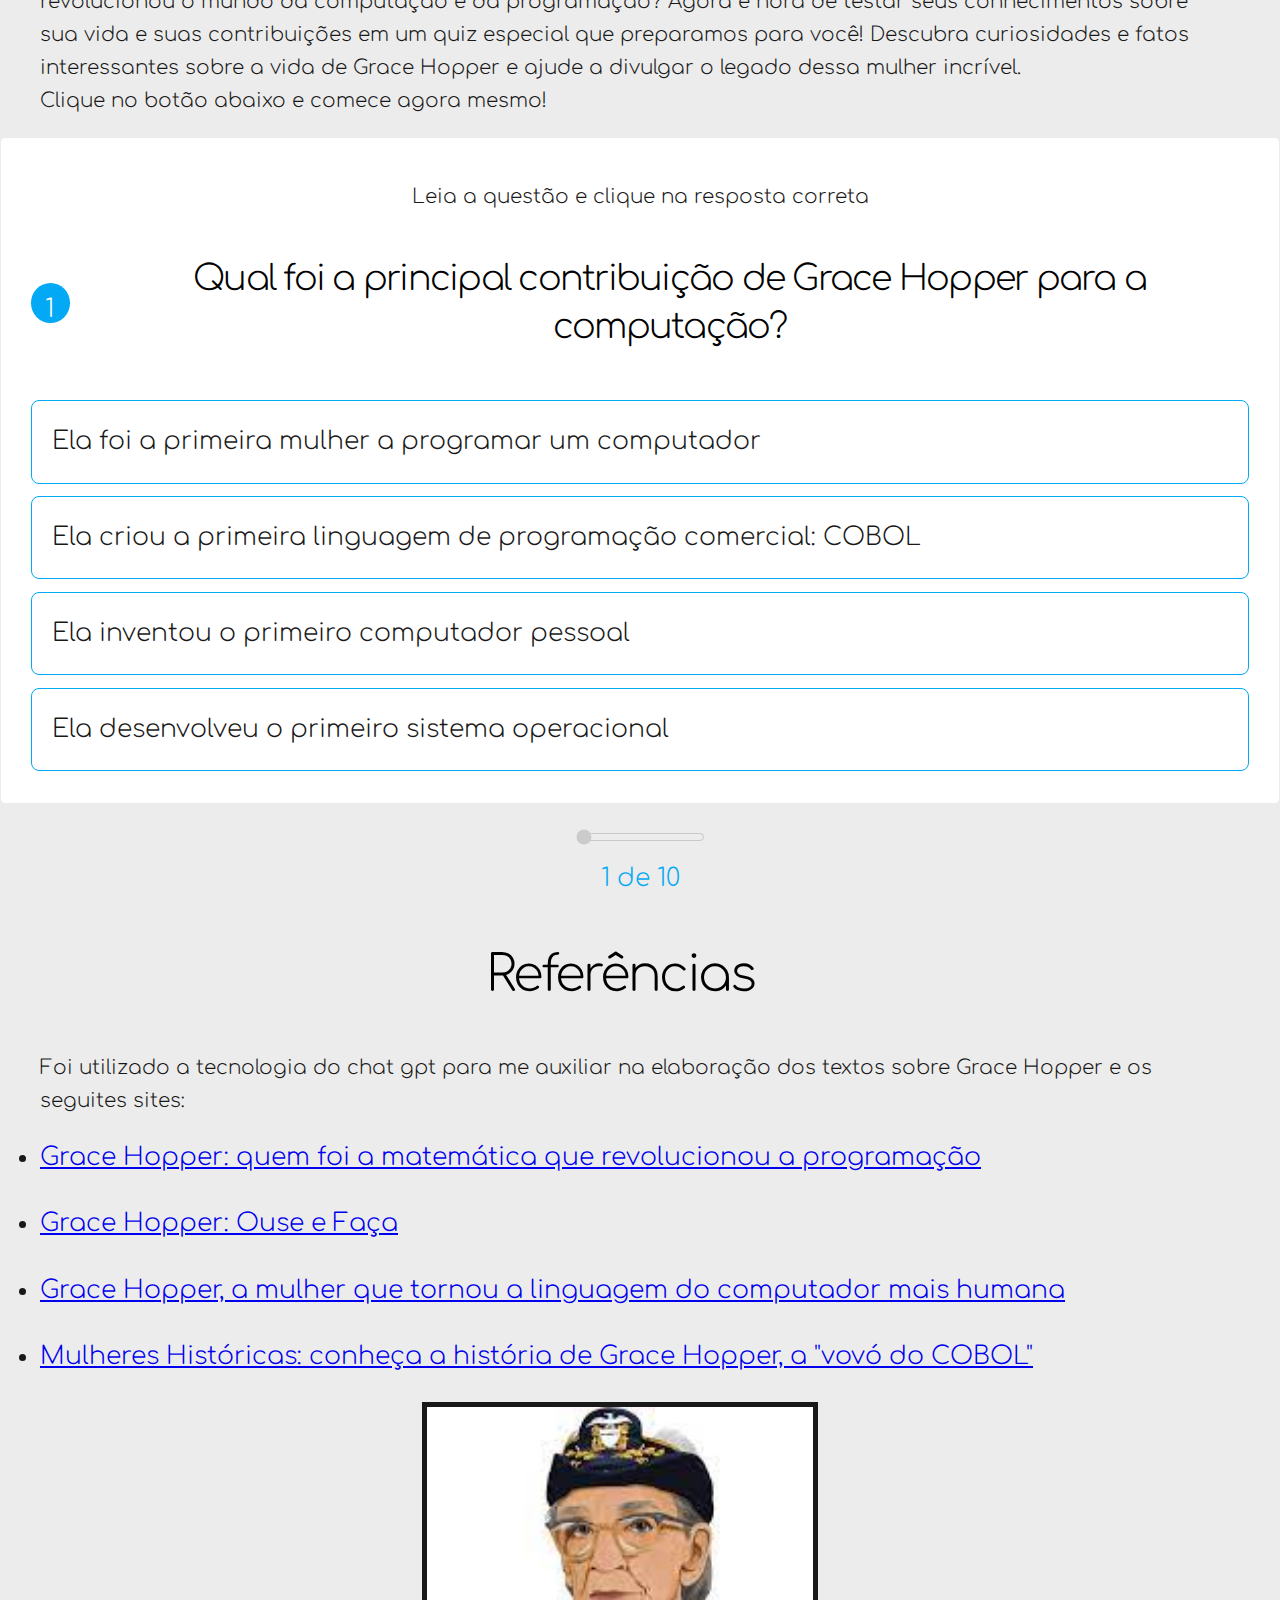
==== commit cab73bd4: "feita alterações no readme" ====
--- a/index.html
+++ b/index.html
@@ -232,7 +232,7 @@
                             </article>
                             <header class='questao'>
                                 <span id='numQuestao'></span>
-                                <h2 id='pergunta'></h2>
+                                <h3 id='pergunta'></h3>
                             </header>
                             
                             <div class='corpo'>
